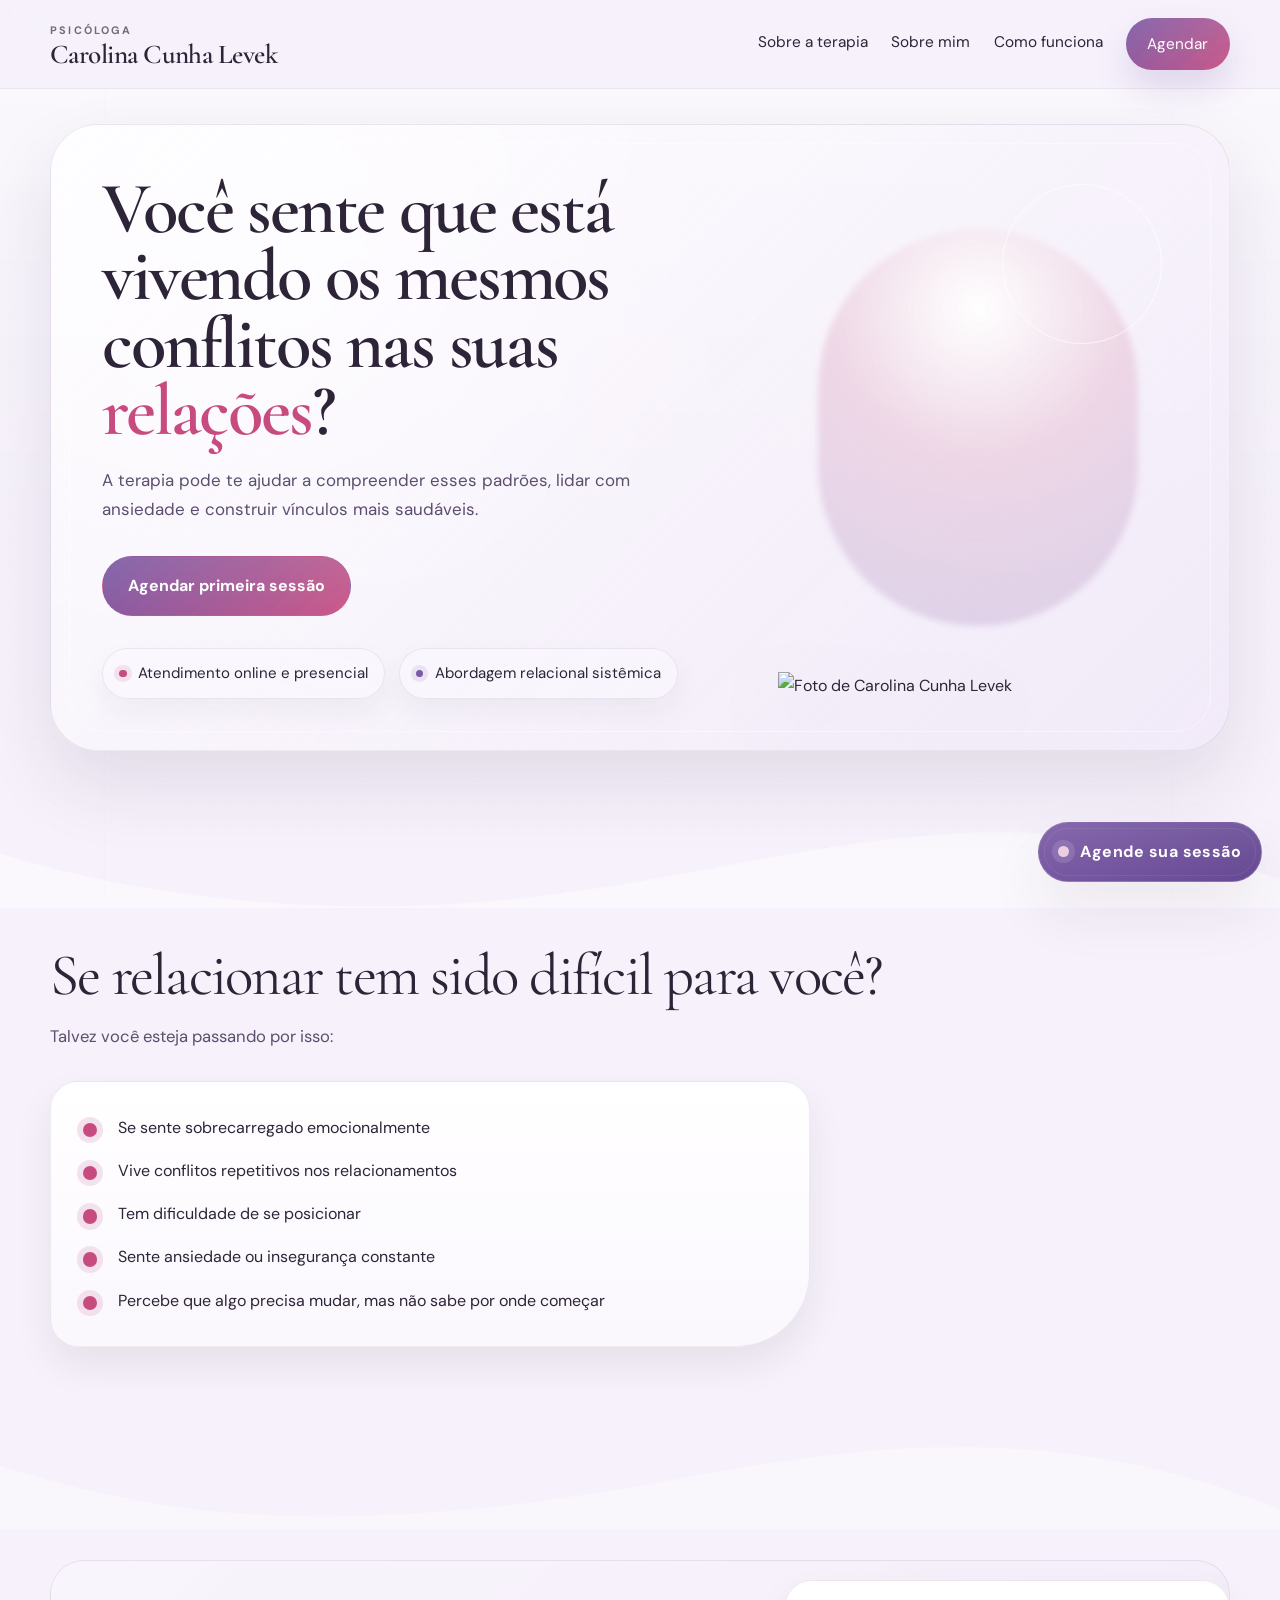
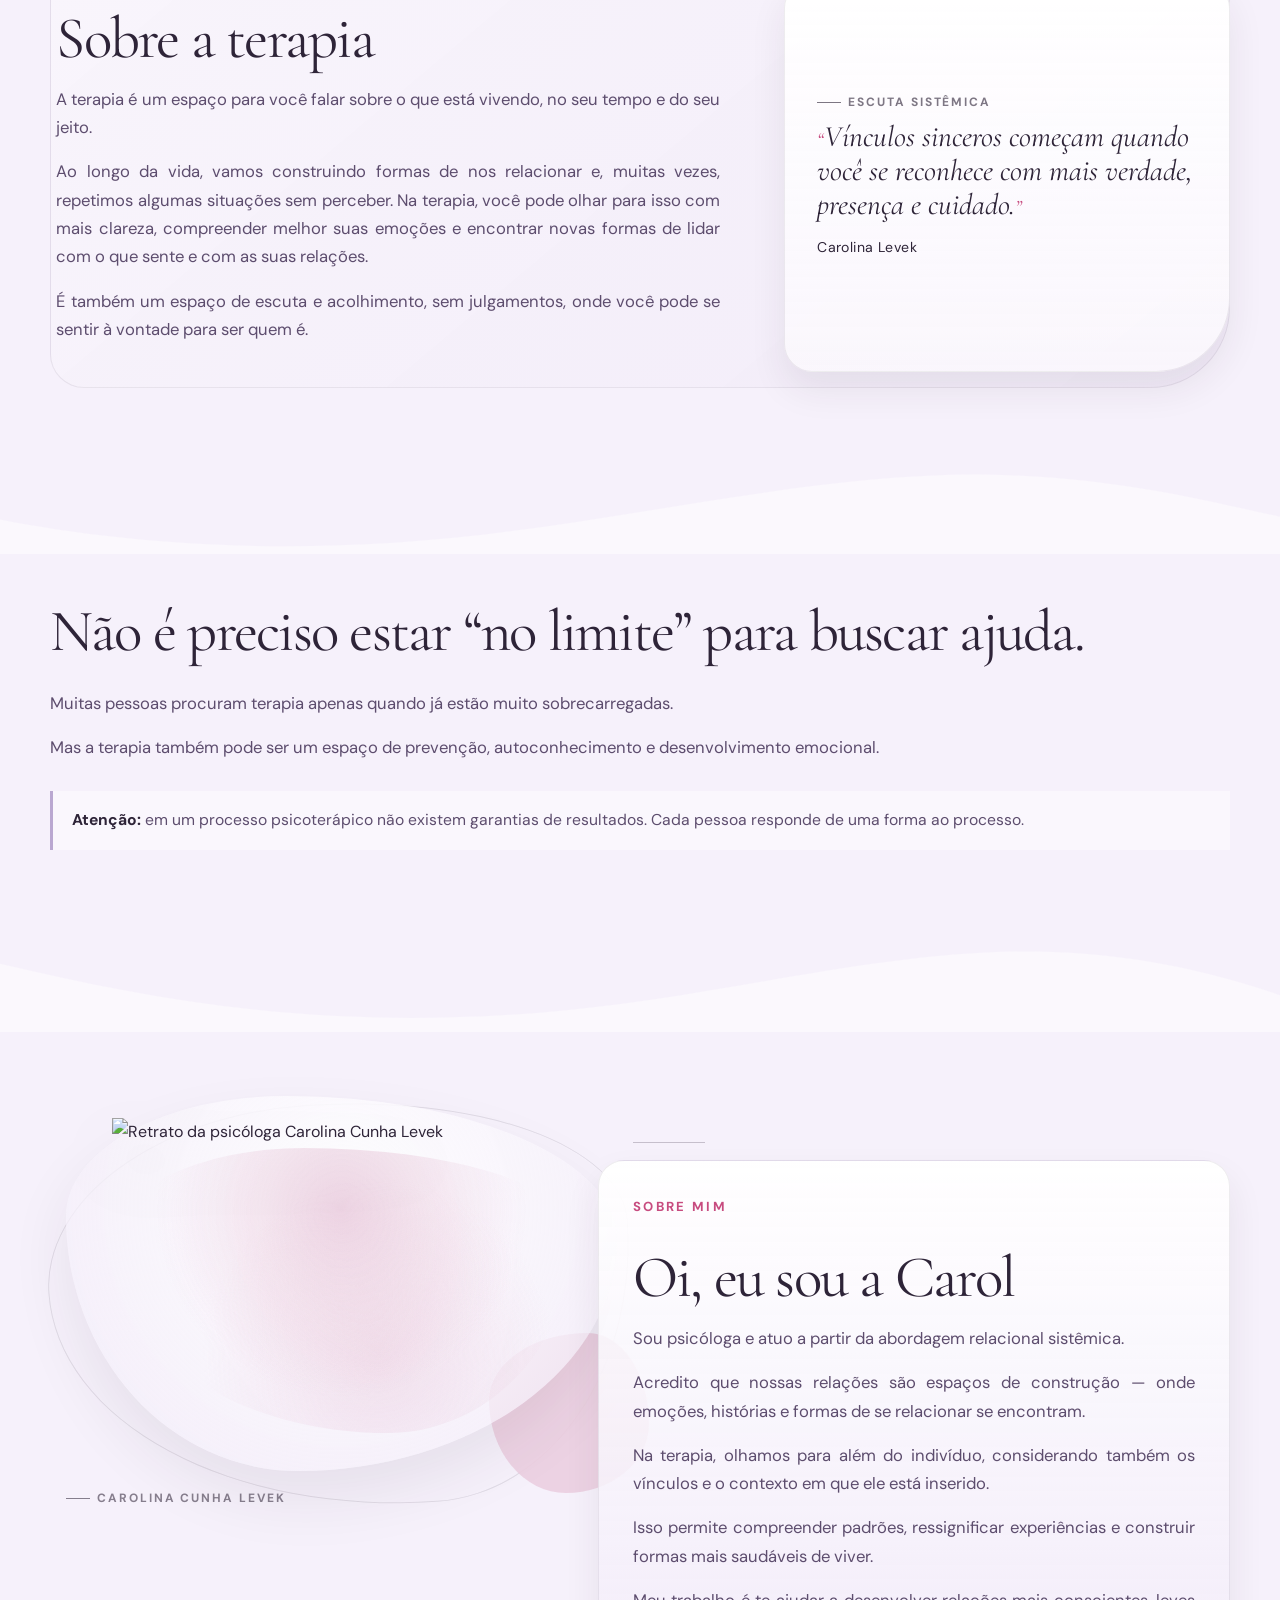
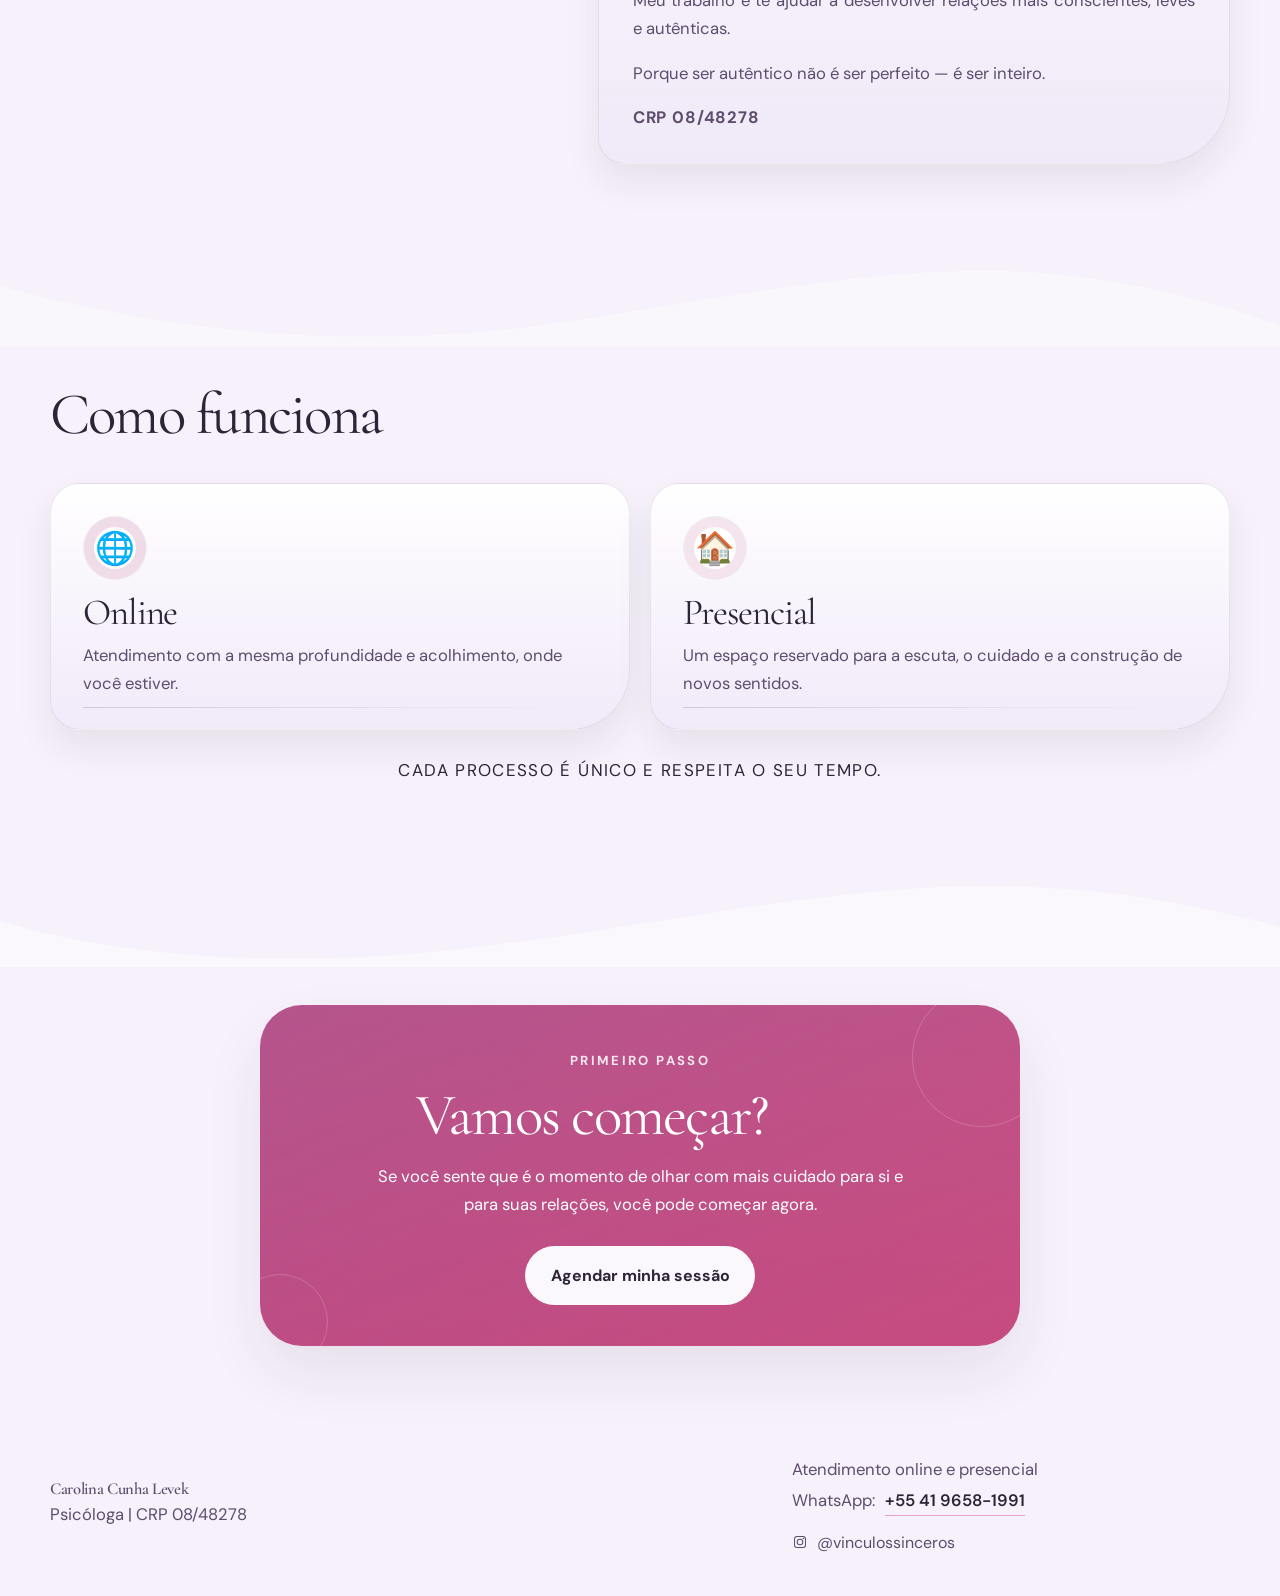
==== index.html @ 0bae8792 "ajustes visuais" ====
<!DOCTYPE html>
<html lang="pt-BR">
<head>
  <meta charset="UTF-8">
  <meta name="viewport" content="width=device-width, initial-scale=1.0">
  <title>Carolina Cunha Levek, Psicóloga | Curitiba</title>
  <meta
    name="description"
    content="Carolina Cunha Levek é psicóloga em Curitiba com atendimento online e presencial, abordagem sistêmica e foco em vínculos, relacionamentos e segurança emocional."
  >
  <meta name="robots" content="noindex, nofollow">
  <meta name="theme-color" content="#F6F1FB">
  <meta name="application-name" content="Carolina Cunha Levek">
  <!-- URL de preview; trocar para o domínio final quando o site for publicado oficialmente -->
  <link rel="canonical" href="https://carolina.codertec.com.br/">
  <link rel="manifest" href="site.webmanifest">
  <!-- Favicons prontos para ativar quando os arquivos finais forem adicionados em assets/branding/ -->
  <!--
  <link rel="icon" type="image/svg+xml" href="assets/branding/favicon.svg">
  <link rel="icon" sizes="32x32" href="assets/branding/favicon-32x32.png">
  <link rel="icon" sizes="16x16" href="assets/branding/favicon-16x16.png">
  <link rel="apple-touch-icon" sizes="180x180" href="assets/branding/apple-touch-icon.png">
  -->
  <meta property="og:type" content="website">
  <meta property="og:locale" content="pt_BR">
  <meta property="og:title" content="Carolina Cunha Levek, Psicóloga | Curitiba">
  <meta
    property="og:description"
    content="Atendimento psicológico online e presencial em Curitiba, com abordagem sistêmica para compreender padrões e construir vínculos mais saudáveis."
  >
  <meta property="og:url" content="https://carolina.codertec.com.br/">
  <link rel="preconnect" href="https://fonts.googleapis.com">
  <link rel="preconnect" href="https://fonts.gstatic.com" crossorigin>
  <link
    href="https://fonts.googleapis.com/css2?family=Cormorant+Garamond:ital,wght@0,400;0,500;0,600;0,700;1,400;1,500;1,600&family=DM+Sans:wght@400;500;700&display=swap"
    rel="stylesheet"
  >
  <link rel="stylesheet" href="styles-v2.css">
  <script type="application/ld+json">
    {
      "@context": "https://schema.org",
      "@graph": [
        {
          "@type": "Person",
          "name": "Carolina Cunha Levek",
          "jobTitle": "Psicóloga",
          "description": "Psicóloga com abordagem sistêmica, atendimento online e presencial em Curitiba.",
          "knowsAbout": [
            "Psicologia sistêmica",
            "Relacionamentos",
            "Vínculos saudáveis",
            "Segurança emocional"
          ],
          "identifier": "CRP 08/48278",
          "telephone": "+55 00 00000-0000",
          "url": "https://carolina.codertec.com.br/"
        },
        {
          "@type": "LocalBusiness",
          "name": "Carolina Cunha Levek Psicologia",
          "description": "Atendimento psicológico online e presencial em Curitiba com foco em vínculos e relacionamentos.",
          "telephone": "+55 00 00000-0000",
          "priceRange": "$$",
          "address": {
            "@type": "PostalAddress",
            "addressLocality": "Curitiba",
            "addressRegion": "PR",
            "addressCountry": "BR"
          },
          "areaServed": [
            "Curitiba",
            "Paraná",
            "Brasil"
          ],
          "url": "https://carolina.codertec.com.br/"
        }
      ]
    }
  </script>
</head>
<body>
  <div class="cursor-ring" aria-hidden="true"></div>

  <a
    class="floating-whatsapp"
    href="https://wa.me/554196581991?text=Olá%2C%20Carol!%20Gostaria%20de%20agendar%20minha%20primeira%20sessão."
    target="_blank"
    rel="noopener noreferrer"
    aria-label="Agende sua sessão pelo WhatsApp"
  >
    <span class="floating-whatsapp-dot" aria-hidden="true"></span>
    <span class="floating-whatsapp-label">Agende sua sessão</span>
  </a>

  <header class="site-header">
    <div class="container header-inner">
      <div class="brand-block">
        <a class="brand-link" href="#inicio" aria-label="Voltar ao início">
          <!-- Quando o logo final estiver pronto, adicione aqui uma imagem com a classe brand-logo. -->
          <span class="brand-text">
            <span class="eyebrow">Psicóloga</span>
            <span class="brand-name">Carolina Cunha Levek</span>
          </span>
        </a>
      </div>

      <nav class="top-nav" aria-label="Navegação principal">
        <a href="#sobre-a-terapia">Sobre a terapia</a>
        <a href="#sobre-mim">Sobre mim</a>
        <a href="#como-funciona">Como funciona</a>
        <a
          href="https://wa.me/554196581991?text=Olá%2C%20Carol!%20Gostaria%20de%20agendar%20minha%20primeira%20sessão."
          target="_blank"
          rel="noopener noreferrer"
        >
          Agendar
        </a>
      </nav>

      <button
        class="nav-toggle"
        type="button"
        aria-expanded="false"
        aria-controls="mobile-menu"
        aria-label="Abrir menu de navegação"
      >
        <span></span>
        <span></span>
        <span></span>
      </button>
    </div>

    <div class="mobile-nav-panel" id="mobile-menu" hidden>
      <nav class="mobile-nav container" aria-label="Navegação mobile">
        <a href="#sobre-a-terapia">Sobre a terapia</a>
        <a href="#sobre-mim">Sobre mim</a>
        <a href="#como-funciona">Como funciona</a>
        <a
          href="https://wa.me/554196581991?text=Olá%2C%20Carol!%20Gostaria%20de%20agendar%20minha%20primeira%20sessão."
          target="_blank"
          rel="noopener noreferrer"
        >
          Agendar
        </a>
      </nav>
    </div>
  </header>

  <main>
    <!-- Seção 1: Hero -->
    <section class="hero-section" id="inicio">
      <div class="hero-backdrop" aria-hidden="true"></div>
      <div class="container">
        <div class="hero-shell">
          <div class="hero-grid">
            <div class="hero-copy" data-reveal>
              <h1>
                Você sente que está vivendo os mesmos conflitos nas suas
                <span class="hero-highlight">relações</span>?
              </h1>
              <p class="hero-text">
                A terapia pode te ajudar a compreender esses padrões, lidar com ansiedade e construir vínculos mais saudáveis.
              </p>
              <div class="hero-actions">
                <a class="btn btn-primary" href="#agendar">Agendar primeira sessão</a>
              </div>
              <div class="hero-pills" aria-label="Informações principais">
                <span class="hero-pill">Atendimento online e presencial</span>
                <span class="hero-pill">Abordagem relacional sistêmica</span>
              </div>
            </div>

            <div class="hero-art" data-reveal>
              <div class="hero-photo-stage">
                <div class="hero-photo-card">
                  <img
                    class="hero-photo"
                    src="foto_carol_psico.png"
                    alt="Foto de Carolina Cunha Levek"
                    width="231"
                    height="346"
                    loading="eager"
                  >
                </div>
              </div>
            </div>
          </div>
        </div>
      </div>
    </section>

    <div class="section-separator" aria-hidden="true">
      <svg viewBox="0 0 1440 130" preserveAspectRatio="none">
        <path d="M0,48 C196,128 414,146 620,110 C799,80 977,8 1152,16 C1276,22 1362,52 1440,86 L1440,130 L0,130 Z"></path>
      </svg>
    </div>

    <!-- Seção 2: Identificação emocional -->
    <section class="content-section identification-section">
      <div class="container">
        <div class="section-heading" data-reveal>
          <h2>Se relacionar tem sido difícil <span class="nowrap">para você?</span></h2>
          <p>Talvez você esteja passando por isso:</p>
        </div>

        <div class="identification-cards">
          <div class="list-panel identification-panel" data-reveal>
            <ul class="icon-list warm">
              <li>Se sente sobrecarregado emocionalmente</li>
              <li>Vive conflitos repetitivos nos relacionamentos</li>
              <li>Tem dificuldade de se posicionar</li>
              <li>Sente ansiedade ou insegurança constante</li>
              <li>Percebe que algo precisa mudar, mas não sabe por onde começar</li>
            </ul>
          </div>
        </div>
      </div>
    </section>

    <div class="section-separator reverse" aria-hidden="true">
      <svg viewBox="0 0 1440 120" preserveAspectRatio="none">
        <path d="M0,32 C157,92 296,118 516,94 C738,70 889,2 1094,6 C1264,10 1362,56 1440,92 L1440,120 L0,120 Z"></path>
      </svg>
    </div>

    <!-- Seção 3: Sobre a terapia -->
    <section class="content-section therapy-section" id="sobre-a-terapia">
      <div class="container split-layout therapy-layout">
        <div class="section-heading therapy-copy" data-reveal>
          <h2>Sobre a terapia</h2>
          <p>
            A terapia &eacute; um espa&ccedil;o para voc&ecirc; falar sobre o que est&aacute; vivendo, no seu tempo e do seu jeito.
          </p>
          <p>
            Ao longo da vida, vamos construindo formas de nos relacionar e, muitas vezes, repetimos algumas situa&ccedil;&otilde;es sem perceber. Na terapia, voc&ecirc; pode olhar para isso com mais clareza, compreender melhor suas emo&ccedil;&otilde;es e encontrar novas formas de lidar com o que sente e com as suas rela&ccedil;&otilde;es.
          </p>
          <p>
            &Eacute; tamb&eacute;m um espa&ccedil;o de escuta e acolhimento, sem julgamentos, onde voc&ecirc; pode se sentir &agrave; vontade para ser quem &eacute;.
          </p>
        </div>

        <aside class="list-panel listening-panel therapy-listening-panel" data-reveal aria-label="Escuta sist&ecirc;mica">
          <div class="hero-art-copy">
            <span class="art-label">Escuta sist&ecirc;mica</span>
            <p class="hero-quote">
              <span class="quote-inline" aria-hidden="true">&ldquo;</span>V&iacute;nculos sinceros come&ccedil;am quando voc&ecirc; se reconhece com mais verdade, presen&ccedil;a e cuidado.<span class="quote-inline" aria-hidden="true">&rdquo;</span>
            </p>
            <div class="hero-art-footer">
              <span class="hero-signature">Carolina Levek</span>
            </div>
          </div>
        </aside>
      </div>
    </section>
    <div class="section-separator" aria-hidden="true">
      <svg viewBox="0 0 1440 120" preserveAspectRatio="none">
        <path d="M0,72 C148,108 346,126 576,88 C774,56 954,2 1136,10 C1262,16 1352,44 1440,68 L1440,120 L0,120 Z"></path>
      </svg>
    </div>

    <!-- Seção 4: Benefícios -->
    <section class="content-section benefits-section">
        <div class="container benefits-layout">
          <div class="section-heading" data-reveal>
            <h2>N&atilde;o &eacute; preciso estar &ldquo;no limite&rdquo; para buscar ajuda.</h2>
        </div>

        <div class="benefits-text" data-reveal>
          <p>Muitas pessoas procuram terapia apenas quando j&aacute; est&atilde;o muito sobrecarregadas.</p>
          <p>Mas a terapia tamb&eacute;m pode ser um espa&ccedil;o de preven&ccedil;&atilde;o, autoconhecimento e desenvolvimento emocional.</p>
        </div>

        <p class="benefits-note" data-reveal>
          <strong>Aten&ccedil;&atilde;o:</strong> em um processo psicoter&aacute;pico n&atilde;o existem garantias de resultados. Cada pessoa responde de uma forma ao processo.
        </p>
      </div>
    </section>
    <div class="section-separator" aria-hidden="true">
      <svg viewBox="0 0 1440 126" preserveAspectRatio="none">
        <path d="M0,26 C188,84 366,122 604,98 C806,78 980,6 1164,8 C1278,10 1368,40 1440,72 L1440,126 L0,126 Z"></path>
      </svg>
    </div>

    <!-- Seção 5: Sobre mim -->
    <section class="content-section about-section" id="sobre-mim">
      <div class="container about-grid">
        <div class="about-photo-wrap" data-reveal>
          <div class="about-photo-frame">
            <img
              class="about-photo"
              src="foto_carol_psico.png"
              alt="Retrato da psicóloga Carolina Cunha Levek"
              width="231"
              height="346"
              loading="lazy"
            >
          </div>
          <p class="photo-note">Carolina Cunha Levek</p>
        </div>

        <div class="about-copy" data-reveal>
          <span class="eyebrow">Sobre mim</span>
          <h2>Oi, eu sou a Carol</h2>
          <p>
            Sou psic&oacute;loga e atuo a partir da abordagem relacional sist&ecirc;mica.
          </p>
          <p>
            Acredito que nossas rela&ccedil;&otilde;es s&atilde;o espa&ccedil;os de constru&ccedil;&atilde;o &mdash; onde emo&ccedil;&otilde;es, hist&oacute;rias e formas de se relacionar se encontram.
          </p>
          <p>
            Na terapia, olhamos para al&eacute;m do indiv&iacute;duo, considerando tamb&eacute;m os v&iacute;nculos e o contexto em que ele est&aacute; inserido.
          </p>
          <p>
            Isso permite compreender padr&otilde;es, ressignificar experi&ecirc;ncias e construir formas mais saud&aacute;veis de viver.
          </p>
          <p>
            Meu trabalho &eacute; te ajudar a desenvolver rela&ccedil;&otilde;es mais conscientes, leves e aut&ecirc;nticas.
          </p>
          <p>Porque ser aut&ecirc;ntico n&atilde;o &eacute; ser perfeito &mdash; &eacute; ser inteiro.</p>
          <p class="professional-id">CRP 08/48278</p>
        </div>
      </div>
    </section>

    <div class="section-separator reverse" aria-hidden="true">
      <svg viewBox="0 0 1440 120" preserveAspectRatio="none">
        <path d="M0,36 C174,96 378,126 592,94 C752,70 988,0 1170,18 C1286,30 1370,60 1440,92 L1440,120 L0,120 Z"></path>
      </svg>
    </div>

    <!-- Seção 6: Como funciona -->
    <section class="content-section process-section" id="como-funciona">
      <div class="container">
        <div class="section-heading" data-reveal>
          <h2>Como funciona</h2>
        </div>

        <div class="process-grid">
          <article class="mode-card" data-reveal>
            <span class="mode-icon" aria-hidden="true">🌐</span>
            <h3>Online</h3>
            <p>Atendimento com a mesma profundidade e acolhimento, onde você estiver.</p>
          </article>
          <article class="mode-card" data-reveal>
            <span class="mode-icon" aria-hidden="true">🏠</span>
            <h3>Presencial</h3>
            <p>Um espaço reservado para a escuta, o cuidado e a construção de novos sentidos.</p>
          </article>
        </div>

        <p class="session-info" data-reveal>Cada processo &eacute; &uacute;nico e respeita o seu tempo.</p>
      </div>
    </section>

    <div class="section-separator" aria-hidden="true">
      <svg viewBox="0 0 1440 128" preserveAspectRatio="none">
        <path d="M0,60 C158,120 340,130 540,98 C756,64 954,0 1142,8 C1262,12 1360,40 1440,68 L1440,128 L0,128 Z"></path>
      </svg>
    </div>

    <!-- Seção 7: CTA final -->
    <section class="cta-section" id="agendar">
      <div class="container narrow">
        <div class="cta-card" data-reveal>
          <span class="eyebrow light">Primeiro passo</span>
          <h2>Vamos começar?</h2>
          <p class="cta-message">
            Se voc&ecirc; sente que &eacute; o momento de olhar com mais cuidado para si e para suas rela&ccedil;&otilde;es, voc&ecirc; pode come&ccedil;ar agora.
          </p>
          <a
            class="btn btn-light"
            href="https://wa.me/554196581991?text=Olá%2C%20Carol!%20Gostaria%20de%20agendar%20minha%20sessão."
            target="_blank"
            rel="noopener noreferrer"
          >
            Agendar minha sessão
          </a>
        </div>
      </div>
    </section>
  </main>

  <footer class="site-footer">
    <div class="container footer-inner">
      <div>
        <p class="brand-name">Carolina Cunha Levek</p>
        <p>Psicóloga | CRP 08/48278</p>
      </div>
      <div>
        <p>Atendimento online e presencial</p>
        <p>
          WhatsApp:
          <a
            class="contact-link"
            href="https://wa.me/554196581991?text=Olá%2C%20Carol!%20Gostaria%20de%20agendar%20minha%20primeira%20sessão."
            target="_blank"
            rel="noopener noreferrer"
            aria-label="Falar com Carolina Cunha Levek no WhatsApp"
          >
            +55 41 9658-1991
          </a>
        </p>
        <a
          class="social-link"
          href="https://www.instagram.com/vinculossinceros/"
          target="_blank"
          rel="noopener noreferrer"
          aria-label="Instagram do perfil Vínculos Sinceros"
        >
          <svg viewBox="0 0 24 24" aria-hidden="true">
            <path d="M7.5 3h9A4.5 4.5 0 0 1 21 7.5v9a4.5 4.5 0 0 1-4.5 4.5h-9A4.5 4.5 0 0 1 3 16.5v-9A4.5 4.5 0 0 1 7.5 3Zm0 1.5A3 3 0 0 0 4.5 7.5v9a3 3 0 0 0 3 3h9a3 3 0 0 0 3-3v-9a3 3 0 0 0-3-3Zm9.75 1.125a1.125 1.125 0 1 1 0 2.25 1.125 1.125 0 0 1 0-2.25ZM12 7a5 5 0 1 1 0 10 5 5 0 0 1 0-10Zm0 1.5A3.5 3.5 0 1 0 12 15.5 3.5 3.5 0 0 0 12 8.5Z"></path>
          </svg>
          <span>@vinculossinceros</span>
        </a>
      </div>
    </div>
  </footer>

  <script>
    (function () {
      const root = document.documentElement;
      const cursor = document.querySelector(".cursor-ring");
      const heroBackdrop = document.querySelector(".hero-backdrop");
      const revealItems = document.querySelectorAll("[data-reveal]");
      const navToggle = document.querySelector(".nav-toggle");
      const mobileMenu = document.querySelector("#mobile-menu");
      const mobileLinks = document.querySelectorAll(".mobile-nav a");
      const reducedMotion = window.matchMedia("(prefers-reduced-motion: reduce)").matches;
      const coarsePointer = window.matchMedia("(pointer: coarse)").matches;

      if (navToggle && mobileMenu) {
        navToggle.addEventListener("click", function () {
          const isOpen = navToggle.getAttribute("aria-expanded") === "true";
          navToggle.setAttribute("aria-expanded", String(!isOpen));
          mobileMenu.hidden = isOpen;
          document.body.classList.toggle("menu-open", !isOpen);
        });

        mobileLinks.forEach(function (link) {
          link.addEventListener("click", function () {
            navToggle.setAttribute("aria-expanded", "false");
            mobileMenu.hidden = true;
            document.body.classList.remove("menu-open");
          });
        });

        window.addEventListener("resize", function () {
          if (window.innerWidth > 960) {
            navToggle.setAttribute("aria-expanded", "false");
            mobileMenu.hidden = true;
            document.body.classList.remove("menu-open");
          }
        });
      }

      if (!coarsePointer && !reducedMotion && cursor) {
        let cursorX = window.innerWidth / 2;
        let cursorY = window.innerHeight / 2;
        let currentX = cursorX;
        let currentY = cursorY;

        window.addEventListener("mousemove", function (event) {
          cursorX = event.clientX;
          cursorY = event.clientY;
          cursor.classList.add("is-active");
        });

        window.addEventListener("mouseleave", function () {
          cursor.classList.remove("is-active");
        });

        const animateCursor = function () {
          currentX += (cursorX - currentX) * 0.18;
          currentY += (cursorY - currentY) * 0.18;
          cursor.style.transform = "translate(" + currentX + "px, " + currentY + "px)";
          window.requestAnimationFrame(animateCursor);
        };

        animateCursor();
      } else if (cursor) {
        cursor.remove();
      }

      if (!reducedMotion && heroBackdrop) {
        const updateParallax = function () {
          const scrollY = window.scrollY || window.pageYOffset;
          root.style.setProperty("--hero-parallax", (scrollY * 0.12).toFixed(2) + "px");
        };

        updateParallax();
        window.addEventListener("scroll", updateParallax, { passive: true });
      }

      if ("IntersectionObserver" in window && !reducedMotion) {
        const observer = new IntersectionObserver(function (entries, io) {
          entries.forEach(function (entry) {
            if (entry.isIntersecting) {
              entry.target.classList.add("is-visible");
              io.unobserve(entry.target);
            }
          });
        }, {
          threshold: 0.16,
          rootMargin: "0px 0px -40px 0px"
        });

        revealItems.forEach(function (item) {
          observer.observe(item);
        });
      } else {
        revealItems.forEach(function (item) {
          item.classList.add("is-visible");
        });
      }
    }());
  </script>
</body>
</html>
---- styles-v2.css ----
:root {
  --primary: #7B5BA6;
  --accent: #C74B7F;
  --bg: #F6F1FB;
  --surface: #FBF8FD;
  --text: #2E2438;
  --text-soft: #5D4D6E;
  --white: #FFFFFF;
  --line: rgba(46, 36, 56, 0.12);
  --soft-pink: #EBCFE0;
  --bg-main: var(--bg);
  --text-main: var(--text);
  --accent-soft: rgba(199, 75, 127, 0.16);
  --cta: var(--primary);
  --cta-soft: rgba(123, 91, 166, 0.14);
  --surface-strong: #EFE7F7;
  --surface-glass: rgba(251, 248, 253, 0.84);
  --line-strong: rgba(46, 36, 56, 0.18);
  --shadow-soft: 0 28px 60px rgba(46, 36, 56, 0.08);
  --shadow-card: 0 18px 36px rgba(46, 36, 56, 0.08);
  --shadow-hero: 0 34px 72px rgba(46, 36, 56, 0.1);
  --container: 1180px;
  --radius-xl: 44px;
  --radius-lg: 32px;
  --radius-md: 22px;
  --radius-sm: 16px;
  --transition: 220ms ease;
  --hero-parallax: 0px;
}

*,
*::before,
*::after {
  box-sizing: border-box;
}

html {
  scroll-behavior: smooth;
}

body {
  margin: 0;
  color: var(--text-main);
  font-family: "DM Sans", sans-serif;
  background:
    radial-gradient(circle at 16% 20%, rgba(199, 75, 127, 0.09), transparent 0 24%),
    radial-gradient(circle at 84% 18%, rgba(123, 91, 166, 0.11), transparent 0 19%),
    radial-gradient(circle at 40% 78%, rgba(199, 75, 127, 0.07), transparent 0 20%),
    var(--bg-main);
  line-height: 1.7;
  overflow-x: hidden;
}

body::before,
body::after {
  content: "";
  position: fixed;
  inset: 0;
  pointer-events: none;
}

body::before {
  opacity: 0.2;
  background-image:
    radial-gradient(rgba(46, 36, 56, 0.08) 0.8px, transparent 0.8px),
    radial-gradient(rgba(255, 255, 255, 0.45) 0.9px, transparent 0.9px);
  background-position: 0 0, 12px 10px;
  background-size: 22px 22px, 28px 28px;
  mix-blend-mode: multiply;
}

body::after {
  opacity: 0.26;
  background:
    linear-gradient(90deg, transparent 8%, rgba(46, 36, 56, 0.035) 8.15%, transparent 8.3%),
    linear-gradient(90deg, transparent 91.5%, rgba(46, 36, 56, 0.04) 91.65%, transparent 91.8%);
}

::selection {
  background: rgba(199, 75, 127, 0.22);
  color: var(--text-main);
}

a {
  color: inherit;
  text-decoration: none;
}

img {
  display: block;
  max-width: 100%;
}

.nowrap {
  white-space: nowrap;
}

button,
input,
textarea,
select {
  font: inherit;
}

.container {
  width: min(calc(100% - 2rem), var(--container));
  margin: 0 auto;
}

.narrow {
  width: min(calc(100% - 2rem), 860px);
}

.site-header {
  position: sticky;
  top: 0;
  z-index: 40;
  backdrop-filter: blur(18px);
  background: rgba(246, 241, 251, 0.72);
  border-bottom: 1px solid rgba(46, 36, 56, 0.06);
}

.header-inner,
.footer-inner {
  display: flex;
  align-items: center;
  justify-content: space-between;
  gap: 1.5rem;
}

.header-inner {
  min-height: 88px;
}

.brand-block,
.footer-inner > div {
  display: grid;
  gap: 0.18rem;
}

.brand-link {
  display: inline-flex;
  align-items: center;
  gap: 0.9rem;
}

.brand-text {
  display: grid;
  gap: 0.18rem;
}

.brand-logo {
  width: 56px;
  height: 56px;
  object-fit: contain;
  flex: 0 0 auto;
}

.brand-name {
  margin: 0;
  display: block;
  font-family: "Cormorant Garamond", serif;
  font-size: 1.7rem;
  font-weight: 600;
  letter-spacing: -0.02em;
  line-height: 0.92;
}

.brand-text .eyebrow {
  margin: 0;
  color: rgba(46, 36, 56, 0.66);
  font-size: 0.68rem;
  letter-spacing: 0.2em;
}

.eyebrow {
  display: inline-block;
  margin: 0 0 0.85rem;
  color: var(--accent);
  font-size: 0.82rem;
  font-weight: 700;
  letter-spacing: 0.18em;
  text-transform: uppercase;
}

.eyebrow.light {
  color: rgba(255, 255, 255, 0.86);
}

.top-nav {
  display: flex;
  flex-wrap: wrap;
  align-items: center;
  gap: 1.45rem;
  font-size: 0.96rem;
}

.top-nav a,
.mobile-nav a {
  position: relative;
  padding-bottom: 0.2rem;
}

.top-nav a::after,
.mobile-nav a::after {
  content: "";
  position: absolute;
  left: 0;
  bottom: 0;
  width: 100%;
  height: 1px;
  background: currentColor;
  transform: scaleX(0);
  transform-origin: left;
  transition: transform var(--transition);
}

.top-nav a:hover::after,
.top-nav a:focus-visible::after,
.mobile-nav a:hover::after,
.mobile-nav a:focus-visible::after {
  transform: scaleX(1);
}

.top-nav a:last-child,
.mobile-nav a:last-child {
  padding: 0.8rem 1.35rem;
  border-radius: 999px;
  color: var(--white);
  background:
    linear-gradient(180deg, rgba(255, 255, 255, 0.08), transparent),
    linear-gradient(135deg, rgba(123, 91, 166, 1), rgba(199, 75, 127, 0.92));
  box-shadow: 0 18px 32px rgba(123, 91, 166, 0.18);
}

.top-nav a:last-child::after,
.mobile-nav a:last-child::after {
  display: none;
}

.nav-toggle {
  display: none;
  width: 52px;
  height: 52px;
  padding: 0;
  border: 1px solid rgba(46, 36, 56, 0.14);
  border-radius: 50%;
  background: rgba(251, 248, 253, 0.82);
  align-items: center;
  justify-content: center;
  flex-direction: column;
  gap: 0.28rem;
  cursor: pointer;
}

.nav-toggle span {
  width: 18px;
  height: 1.5px;
  border-radius: 999px;
  background: var(--primary);
  transition: transform var(--transition), opacity var(--transition);
}

.nav-toggle[aria-expanded="true"] span:nth-child(1) {
  transform: translateY(6px) rotate(45deg);
}

.nav-toggle[aria-expanded="true"] span:nth-child(2) {
  opacity: 0;
}

.nav-toggle[aria-expanded="true"] span:nth-child(3) {
  transform: translateY(-6px) rotate(-45deg);
}

.mobile-nav-panel {
  border-top: 1px solid rgba(46, 36, 56, 0.08);
  background: rgba(255, 255, 255, 0.86);
  backdrop-filter: blur(18px);
}

.mobile-nav {
  display: grid;
  gap: 1rem;
  padding-top: 1rem;
  padding-bottom: 1.25rem;
}

.hero-section {
  position: relative;
  padding: 2.2rem 0 4.4rem;
}

.hero-section::after {
  display: none;
}

.hero-backdrop {
  position: absolute;
  inset: 0 0 auto;
  height: 700px;
  pointer-events: none;
  transform: translateY(var(--hero-parallax));
  background:
    radial-gradient(circle at 14% 44%, rgba(199, 75, 127, 0.16), transparent 0 24%),
    radial-gradient(circle at 84% 18%, rgba(123, 91, 166, 0.14), transparent 0 22%),
    radial-gradient(circle at 70% 72%, rgba(199, 75, 127, 0.1), transparent 0 20%),
    linear-gradient(180deg, rgba(255, 255, 255, 0.42), transparent 68%);
}

.hero-shell {
  position: relative;
  z-index: 1;
  overflow: hidden;
  padding: clamp(2rem, 4vw, 3.8rem);
  border: 1px solid rgba(46, 36, 56, 0.08);
  border-radius: clamp(30px, 4vw, 48px);
  background:
    linear-gradient(135deg, rgba(255, 255, 255, 0.7), rgba(251, 248, 253, 0.5) 42%, rgba(239, 231, 247, 0.72)),
    radial-gradient(circle at 20% 24%, rgba(255, 255, 255, 0.7), transparent 42%);
  box-shadow: var(--shadow-hero);
}

.hero-shell::before,
.hero-shell::after {
  content: "";
  position: absolute;
  pointer-events: none;
}

.hero-shell::before {
  inset: 0;
  background:
    radial-gradient(circle at 22% 28%, rgba(199, 75, 127, 0.12), transparent 0 20%),
    radial-gradient(circle at 88% 16%, rgba(123, 91, 166, 0.14), transparent 0 18%),
    radial-gradient(circle at 70% 78%, rgba(235, 207, 224, 0.72), transparent 0 16%);
}

.hero-shell::after {
  inset: 18px;
  border: 1px solid rgba(255, 255, 255, 0.46);
  border-radius: clamp(18px, 3vw, 36px);
  opacity: 0.9;
}

.hero-grid {
  display: grid;
  position: relative;
  z-index: 1;
  grid-template-columns: minmax(0, 1.16fr) minmax(300px, 0.78fr);
  gap: clamp(1rem, 2.4vw, 1.8rem);
  align-items: end;
}

.hero-copy {
  position: relative;
  max-width: 820px;
  padding-right: 0;
}

.hero-copy::before {
  display: none;
}

.hero-copy h1,
.section-heading h2,
.cta-card h2,
.about-copy h2,
.mode-card h3,
.statement-text {
  margin: 0;
  font-family: "Cormorant Garamond", serif;
  font-weight: 400;
  line-height: 1.02;
  letter-spacing: -0.03em;
}

.hero-copy h1 {
  max-width: 14ch;
  font-size: clamp(2.9rem, 5.7vw, 4.85rem);
  font-weight: 600;
  line-height: 0.92;
  text-align: left;
  text-wrap: pretty;
}

.hero-eyebrow {
  width: fit-content;
  margin-bottom: 1.35rem;
  padding: 0.78rem 1.2rem;
  color: rgba(46, 36, 56, 0.82);
  border: 1px solid rgba(46, 36, 56, 0.08);
  border-radius: 999px;
  background: rgba(255, 255, 255, 0.42);
  box-shadow: inset 0 0 0 1px rgba(255, 255, 255, 0.22);
}

.hero-highlight {
  color: var(--accent);
}

.hero-text,
.section-heading p,
.about-copy p,
.mode-card p,
.site-footer p,
.panel-intro,
.photo-note {
  margin: 0;
  font-size: 1.04rem;
  color: var(--text-soft);
}

.hero-text {
  max-width: 50ch;
  margin-top: 1.35rem;
  font-size: 1.06rem;
}

.hero-actions {
  display: flex;
  flex-wrap: wrap;
  gap: 1rem;
  margin-top: 2rem;
}

.btn {
  display: inline-flex;
  align-items: center;
  justify-content: center;
  min-height: 58px;
  padding: 0.95rem 1.55rem;
  border: 1px solid transparent;
  border-radius: 999px;
  font-weight: 700;
  transition:
    transform var(--transition),
    background-color var(--transition),
    color var(--transition),
    border-color var(--transition),
    box-shadow var(--transition);
}

.btn:hover,
.btn:focus-visible,
.floating-whatsapp:hover,
.floating-whatsapp:focus-visible {
  transform: translateY(-2px);
  box-shadow: var(--shadow-card);
}

.btn-primary {
  color: var(--white);
  background:
    linear-gradient(180deg, rgba(255, 255, 255, 0.08), transparent),
    linear-gradient(135deg, rgba(123, 91, 166, 1), rgba(199, 75, 127, 0.92));
}

.btn-secondary {
  color: var(--text-main);
  background: rgba(255, 255, 255, 0.26);
  border-color: rgba(46, 36, 56, 0.16);
  box-shadow:
    inset 0 0 0 1px rgba(255, 255, 255, 0.34),
    0 18px 34px rgba(46, 36, 56, 0.05);
  backdrop-filter: blur(14px);
}

.btn-light {
  color: var(--text-main);
  background: var(--surface);
}

.hero-pills {
  display: flex;
  flex-wrap: wrap;
  gap: 0.85rem;
  margin-top: 2rem;
}

.hero-pill {
  display: inline-flex;
  align-items: center;
  gap: 0.7rem;
  min-height: 3rem;
  padding: 0.75rem 1rem;
  border-radius: 999px;
  border: 1px solid rgba(46, 36, 56, 0.08);
  background: rgba(251, 248, 253, 0.66);
  box-shadow: 0 12px 28px rgba(46, 36, 56, 0.05);
  color: var(--text-main);
  font-size: 0.94rem;
}

.hero-pill::before {
  content: "";
  width: 0.48rem;
  height: 0.48rem;
  border-radius: 50%;
  background: var(--accent);
  box-shadow: 0 0 0 5px rgba(199, 75, 127, 0.12);
}

.hero-pill:nth-child(even)::before {
  background: var(--primary);
  box-shadow: 0 0 0 5px rgba(123, 91, 166, 0.12);
}

.hero-art {
  display: flex;
  justify-content: center;
  align-self: stretch;
}

.hero-photo-stage {
  position: relative;
  width: min(100%, 470px);
  min-height: 100%;
  display: flex;
  align-items: flex-end;
  justify-content: center;
}

@media (min-width: 1100px) {
  .hero-grid {
    grid-template-columns: minmax(0, 1.22fr) minmax(300px, 0.74fr);
    gap: 1rem;
  }

  .hero-copy {
    max-width: 860px;
  }

  .hero-copy h1 {
    max-width: 15ch;
  }

  .hero-photo-stage {
    width: min(100%, 430px);
  }
}

.hero-photo-stage::before,
.hero-photo-stage::after {
  content: "";
  position: absolute;
  border-radius: 999px;
}

.hero-photo-stage::before {
  inset: 10% 10% 14%;
  background:
    radial-gradient(circle at 50% 20%, rgba(255, 255, 255, 0.96), rgba(235, 207, 224, 0.78) 42%, rgba(123, 91, 166, 0.2) 100%);
  filter: blur(3px);
}

.hero-photo-stage::after {
  right: 1rem;
  top: 0.5rem;
  width: 160px;
  height: 160px;
  border: 1px solid rgba(255, 255, 255, 0.65);
}

.hero-photo-card {
  position: relative;
  z-index: 1;
  width: min(100%, 430px);
  padding: 0;
  background: transparent;
  border: 0;
  border-radius: 0;
  box-shadow: none;
  overflow: visible;
}

.hero-photo {
  display: block;
  width: 100%;
  height: auto;
  aspect-ratio: auto;
  border-radius: 0;
  background: transparent;
  object-fit: contain;
  object-position: center bottom;
  filter: drop-shadow(0 24px 40px rgba(46, 36, 56, 0.18));
}

.hero-art-card {
  position: relative;
  display: flex;
  align-items: center;
  gap: clamp(1rem, 2vw, 1.6rem);
  width: min(100%, 520px);
  padding: clamp(1.25rem, 2.4vw, 2rem);
  background:
    linear-gradient(180deg, rgba(255, 255, 255, 0.96), rgba(251, 248, 253, 0.84));
  border: 1px solid rgba(46, 36, 56, 0.1);
  border-radius: 30px 44px 96px 30px;
  box-shadow: var(--shadow-soft);
  overflow: hidden;
  transform: translateY(1.4rem);
}

.hero-art-copy {
  position: relative;
  z-index: 1;
  display: grid;
  gap: 0.45rem;
  min-width: 0;
  flex: 1;
}

.hero-art-card::before,
.hero-art-card::after {
  content: "";
  position: absolute;
  border-radius: 999px;
}

.hero-art-card::before {
  right: 1rem;
  top: 50%;
  width: clamp(96px, 18vw, 144px);
  height: clamp(96px, 18vw, 144px);
  border: 1px solid rgba(235, 207, 224, 0.7);
  transform: translateY(-50%);
}

.hero-art-card::after {
  left: -24px;
  bottom: -24px;
  width: 120px;
  height: 120px;
  background: radial-gradient(circle, rgba(235, 207, 224, 0.8), transparent 72%);
}

.art-label,
.card-index,
.benefit-number,
.photo-note {
  display: inline-flex;
  align-items: center;
  gap: 0.45rem;
  font-size: 0.75rem;
  font-weight: 700;
  letter-spacing: 0.16em;
  text-transform: uppercase;
}

.art-label {
  color: rgba(46, 36, 56, 0.62);
}

.art-label::before,
.photo-note::before {
  content: "";
  width: 24px;
  height: 1px;
  background: currentColor;
}

.hero-portrait-wrap {
  position: relative;
  z-index: 1;
  flex: 0 0 clamp(76px, 24vw, 120px);
  width: clamp(76px, 24vw, 120px);
  height: clamp(76px, 24vw, 120px);
  padding: 0.3rem;
  border-radius: 50%;
  background: rgba(255, 255, 255, 0.8);
  box-shadow: 0 16px 28px rgba(46, 36, 56, 0.12);
}

.hero-portrait {
  width: 100%;
  height: 100%;
  border-radius: 50%;
  object-fit: cover;
  object-position: center 22%;
}

.quote-mark {
  margin: 0;
  color: var(--accent);
  font-family: "Cormorant Garamond", serif;
  font-style: italic;
  font-size: clamp(2.9rem, 8vw, 4.9rem);
  line-height: 0.7;
}

.hero-quote,
.highlight-quote {
  margin: 0;
  font-family: "Cormorant Garamond", serif;
  font-style: italic;
}

.statement-text {
  margin: 0;
  font-style: normal;
}

.hero-quote {
  max-width: none;
  font-size: clamp(1.3rem, 4.5vw, 2.25rem);
  line-height: 1.08;
}

.quote-inline {
  color: var(--accent);
  font-size: 0.7em;
  line-height: 0;
}

.hero-art-footer {
  display: flex;
  align-items: center;
  margin-top: 0.45rem;
}

.hero-signature {
  display: inline-block;
  font-size: 0.88rem;
  letter-spacing: 0.03em;
}

.content-section,
.statement-section,
.cta-section {
  position: relative;
  padding: 2.4rem 0 6rem;
}

.section-heading {
  display: grid;
  gap: 1rem;
}

.section-heading h2,
.cta-card h2,
.about-copy h2 {
  font-size: clamp(2.5rem, 4.6vw, 4.2rem);
  max-width: 24ch;
  text-align: left;
  text-wrap: pretty;
  hyphens: none;
}

.identification-section .section-heading {
  max-width: 980px;
}

.identification-section .section-heading h2 {
  max-width: 30ch;
}

.cards-grid {
  display: grid;
  grid-template-columns: repeat(6, minmax(0, 1fr));
  gap: 1.1rem;
  margin-top: 2.4rem;
}

.soft-card,
.list-panel,
.benefit-item,
.mode-card,
.statement-shell,
.about-copy {
  background: rgba(251, 248, 253, 0.86);
  border: 1px solid rgba(46, 36, 56, 0.08);
  box-shadow: var(--shadow-card);
}

.soft-card {
  position: relative;
  min-height: 210px;
  padding: 1.45rem 1.55rem 1.6rem;
  border-radius: 24px 24px 38px 24px;
  display: flex;
  flex-direction: column;
  justify-content: space-between;
  overflow: hidden;
}

.soft-card::after {
  content: "";
  position: absolute;
  inset: auto 1.55rem 1.2rem;
  height: 1px;
  background: linear-gradient(to right, rgba(46, 36, 56, 0.18), transparent);
}

.soft-card:nth-child(1),
.soft-card:nth-child(2),
.soft-card:nth-child(3) {
  grid-column: span 2;
}

.soft-card:nth-child(2) {
  transform: translateY(1.3rem);
}

.soft-card:nth-child(4),
.soft-card:nth-child(5) {
  grid-column: span 3;
}

.soft-card:nth-child(4) {
  border-radius: 28px 24px 56px 24px;
}

.soft-card:nth-child(5) {
  transform: translateY(-0.8rem);
}

.card-index {
  color: rgba(46, 36, 56, 0.56);
}

.soft-card p,
.session-info,
.professional-id {
  margin: 0;
  font-size: 1.06rem;
}

.identification-panel {
  max-width: none;
  margin: 0;
  padding: 2rem;
  border-radius: 28px 28px 74px 28px;
  background:
    linear-gradient(180deg, rgba(255, 255, 255, 0.96), rgba(251, 248, 253, 0.84));
}

.identification-cards {
  display: grid;
  grid-template-columns: 1fr;
  gap: 1.2rem;
  margin-top: 1.9rem;
  align-items: stretch;
  max-width: 760px;
}

.listening-panel {
  position: relative;
  display: flex;
  align-items: center;
  padding: 2rem;
  border-radius: 28px 28px 74px 28px;
  background:
    linear-gradient(180deg, rgba(255, 255, 255, 0.96), rgba(251, 248, 253, 0.84));
  overflow: hidden;
}

.therapy-listening-panel {
  min-height: 100%;
  align-self: stretch;
}

.listening-panel .hero-quote {
  font-size: clamp(1.2rem, 2.4vw, 1.85rem);
  line-height: 1.15;
}

.centered {
  max-width: min(100%, 38rem);
  margin: 2.75rem auto 0;
}

.identification-message {
  max-width: min(100%, 44rem);
  text-align: left;
  text-wrap: pretty;
}

.highlight-quote {
  font-size: clamp(2rem, 4.2vw, 3.25rem);
  line-height: 1.08;
  color: var(--accent);
}

.therapy-section {
  padding-top: 3.2rem;
}

.therapy-section .section-heading h2 {
  max-width: 24ch;
}

.split-layout {
  display: grid;
  grid-template-columns: minmax(0, 1fr) minmax(320px, 0.86fr);
  gap: 2.2rem;
  align-items: start;
}

.therapy-section .split-layout {
  position: relative;
  grid-template-columns: minmax(0, 1.16fr) minmax(320px, 0.74fr);
}

.therapy-section .split-layout::before {
  content: "";
  position: absolute;
  inset: -1.25rem 0 -1rem;
  border: 1px solid rgba(46, 36, 56, 0.08);
  border-radius: 34px 34px 80px 34px;
  background: linear-gradient(140deg, rgba(251, 248, 253, 0.56), rgba(239, 231, 247, 0.58));
  z-index: -1;
}

.therapy-copy {
  padding: 1.8rem 1.8rem 1.8rem 0.4rem;
  max-width: none;
}

.therapy-copy p {
  max-width: none;
  text-align: justify;
  text-justify: inter-word;
}

.panel-intro {
  margin-bottom: 1.2rem;
  font-size: 0.95rem;
  letter-spacing: 0.06em;
  text-transform: uppercase;
}

.icon-list {
  display: grid;
  gap: 1rem;
  margin: 0;
  padding: 0;
  list-style: none;
}

.icon-list li {
  position: relative;
  padding-left: 2.2rem;
}

.icon-list li::before {
  content: "";
  position: absolute;
  left: 0;
  top: 0.56rem;
  width: 0.9rem;
  height: 0.9rem;
  border-radius: 999px;
  background: var(--cta);
  box-shadow: 0 0 0 6px rgba(123, 91, 166, 0.12);
}

.icon-list.warm li::before {
  background: var(--accent);
  box-shadow: 0 0 0 6px rgba(235, 207, 224, 0.58);
}

.statement-section {
  padding-top: 0.8rem;
}

.statement-shell {
  position: relative;
  padding: clamp(2.2rem, 4vw, 4.2rem);
  border-radius: 42px;
  background:
    linear-gradient(180deg, rgba(255, 255, 255, 0.92), rgba(239, 231, 247, 0.78));
  overflow: hidden;
}

.statement-shell::before,
.statement-shell::after {
  content: "";
  position: absolute;
  left: 6%;
  right: 6%;
  height: 1px;
  background: linear-gradient(to right, transparent, rgba(46, 36, 56, 0.18), transparent);
}

.statement-shell::before {
  top: 1.2rem;
}

.statement-shell::after {
  bottom: 1.2rem;
}

.statement-text {
  text-align: center;
  font-size: clamp(2.35rem, 4.6vw, 4.5rem);
  line-height: 1.14;
}

.benefits-section {
  padding-top: 3rem;
}

.benefits-section .section-heading {
  max-width: 100%;
  justify-items: start;
  text-align: left;
}

.benefits-section .section-heading h2 {
  text-align: left;
  max-width: none;
}

.benefits-layout {
  display: grid;
  grid-template-columns: 1fr;
  gap: 1.5rem;
  align-items: start;
}

.benefits-text {
  max-width: 100%;
  padding: 0.2rem 0 0;
  text-align: left;
}

.benefits-text p {
  margin: 0;
  color: var(--text-soft);
  font-size: 1.04rem;
  text-wrap: pretty;
}

.benefits-text p + p {
  margin-top: 1rem;
}

.benefits-lead {
  font-size: 1.18rem;
  color: var(--text-main);
  line-height: 1.45;
}

.benefits-lead strong {
  color: var(--text-main);
}

.benefits-list {
  display: grid;
  grid-template-columns: repeat(2, minmax(0, 1fr));
  gap: 1rem;
}

.benefits-note {
  margin: 0.35rem 0 0;
  max-width: 100%;
  padding: 1rem 1.2rem;
  border-left: 3px solid rgba(123, 91, 166, 0.5);
  background: rgba(251, 248, 253, 0.86);
  font-size: 0.98rem;
  color: var(--text-soft);
  text-align: left;
}

.benefits-note strong {
  color: var(--text-main);
}

.benefit-item {
  position: relative;
  min-height: 172px;
  padding: 1.4rem 1.4rem 1.5rem;
  border-radius: 28px;
  display: grid;
  align-content: space-between;
  gap: 1rem;
  overflow: hidden;
}

.benefit-item::after {
  content: "";
  position: absolute;
  left: 1.4rem;
  right: 1.4rem;
  bottom: 1.15rem;
  height: 1px;
  background: linear-gradient(to right, rgba(46, 36, 56, 0.18), transparent);
}

.benefit-item:nth-child(1),
.benefit-item:nth-child(4) {
  transform: translateY(1rem);
}

.benefit-item:nth-child(1) {
  grid-column: span 2;
}

.benefit-number {
  color: rgba(46, 36, 56, 0.56);
}

.benefit-item span {
  display: block;
  max-width: 24ch;
  font-size: 1.08rem;
  padding-right: 1.5rem;
}

.about-section {
  padding-top: 3rem;
}

.about-copy h2 {
  max-width: 16ch;
}

.about-grid {
  display: grid;
  grid-template-columns: minmax(320px, 0.94fr) minmax(0, 0.92fr);
  gap: 1.6rem;
  align-items: start;
}

.about-photo-wrap {
  position: relative;
  padding: 1rem 1rem 2rem;
  transform: translateY(-1rem);
}

.about-photo-wrap::before,
.about-photo-wrap::after {
  content: "";
  position: absolute;
}

.about-photo-wrap::before {
  left: 0;
  top: 5%;
  width: 100%;
  height: 88%;
  border: 1px solid rgba(46, 36, 56, 0.1);
  border-radius: 46% 54% 36% 64% / 42% 34% 66% 58%;
  transform: rotate(-4deg);
}

.about-photo-wrap::after {
  right: -1rem;
  bottom: 3rem;
  width: 160px;
  height: 160px;
  border-radius: 62% 38% 52% 48% / 42% 57% 43% 58%;
  background: rgba(235, 207, 224, 0.9);
}

.about-photo-frame {
  position: relative;
  z-index: 1;
  background:
    radial-gradient(circle at 50% 30%, rgba(255, 255, 255, 0.96), rgba(239, 231, 247, 0.6));
  padding: 1.4rem 1rem 0.4rem;
  border-radius: 40% 60% 58% 42% / 32% 38% 62% 68%;
  box-shadow: var(--shadow-soft);
}

.about-photo-frame::before {
  content: "";
  position: absolute;
  inset: 14% 8% 10%;
  border-radius: 42% 58% 40% 60% / 34% 30% 70% 66%;
  background:
    radial-gradient(circle at 50% 22%, rgba(235, 207, 224, 0.9), transparent 58%),
    radial-gradient(circle at 58% 72%, rgba(235, 207, 224, 0.62), transparent 52%);
}

.about-photo {
  position: relative;
  z-index: 1;
  width: 100%;
  max-width: 460px;
  margin: 0 auto;
  object-fit: contain;
  filter: drop-shadow(0 30px 40px rgba(46, 36, 56, 0.16));
}

.photo-note {
  position: relative;
  z-index: 1;
  margin-top: 1.1rem;
  color: rgba(46, 36, 56, 0.56);
}

.about-copy {
  position: relative;
  display: grid;
  gap: 1rem;
  padding: 2.2rem 2.1rem 2rem;
  border-radius: 26px 26px 72px 26px;
  margin-top: 5rem;
  margin-left: -3.8rem;
  background:
    linear-gradient(180deg, rgba(255, 255, 255, 0.94), rgba(239, 231, 247, 0.78));
}

.about-copy p {
  text-wrap: pretty;
  text-align: justify;
  text-justify: inter-word;
}

.about-copy::before {
  content: "";
  position: absolute;
  left: 2.1rem;
  top: -1.2rem;
  width: 72px;
  height: 1px;
  background: rgba(46, 36, 56, 0.24);
}

.professional-id {
  margin-top: 0.5rem;
  font-weight: 700;
  letter-spacing: 0.05em;
  text-transform: uppercase;
}

.process-section .section-heading {
  max-width: 620px;
}

.process-section .section-heading h2 {
  max-width: 16ch;
}

.process-grid {
  display: grid;
  grid-template-columns: repeat(2, minmax(0, 1fr));
  gap: 1.2rem;
  margin-top: 2.4rem;
}

.mode-card {
  position: relative;
  padding: 2rem;
  border-radius: 30px 30px 60px 30px;
  background:
    linear-gradient(180deg, rgba(255, 255, 255, 0.95), rgba(239, 231, 247, 0.8));
}

.mode-card::after {
  content: "";
  position: absolute;
  inset: auto 2rem 1.3rem;
  height: 1px;
  background: linear-gradient(to right, rgba(46, 36, 56, 0.18), transparent);
}

.mode-card h3 {
  margin: 0.9rem 0 0.55rem;
  font-size: 2.3rem;
}

.mode-icon {
  display: inline-flex;
  align-items: center;
  justify-content: center;
  width: 4rem;
  height: 4rem;
  font-size: 2rem;
  border-radius: 50%;
  background: rgba(255, 255, 255, 0.88);
  border: 1px solid rgba(46, 36, 56, 0.08);
  box-shadow: inset 0 0 0 10px rgba(235, 207, 224, 0.72);
}

.mode-card:last-child .mode-icon {
  box-shadow: inset 0 0 0 10px rgba(235, 207, 224, 0.56);
}

.session-info {
  margin-top: 1.6rem;
  text-align: center;
  letter-spacing: 0.08em;
  text-transform: uppercase;
}

.cta-section {
  padding-bottom: 5.2rem;
}

.cta-card h2 {
  max-width: 16ch;
  margin-inline: auto;
}

.cta-card {
  position: relative;
  max-width: 760px;
  margin: 0 auto;
  padding: clamp(1.9rem, 3.2vw, 3rem);
  color: var(--white);
  background:
    linear-gradient(155deg, rgba(123, 91, 166, 0.26), transparent),
    linear-gradient(180deg, rgba(255, 255, 255, 0.04), transparent),
    var(--accent);
  border-radius: 42px;
  text-align: center;
  box-shadow: var(--shadow-soft);
  overflow: hidden;
}

.cta-card::before,
.cta-card::after {
  content: "";
  position: absolute;
  border-radius: 999px;
  border: 1px solid rgba(255, 255, 255, 0.18);
}

.cta-card::before {
  width: 140px;
  height: 140px;
  right: -32px;
  top: -18px;
}

.cta-card::after {
  width: 96px;
  height: 96px;
  left: -28px;
  bottom: -24px;
}

.cta-card h2 {
  color: var(--white);
}

.highlight-quote.light {
  margin: 1rem auto 2rem;
  max-width: 16ch;
  color: var(--white);
}

.cta-message {
  max-width: min(100%, 34rem);
  margin: 1rem auto 1.7rem;
  color: var(--white);
  font-family: "DM Sans", sans-serif;
  font-size: 1.04rem;
  line-height: 1.7;
  text-align: center;
  text-wrap: pretty;
}

.section-separator {
  line-height: 0;
  color: var(--surface);
}

.section-separator svg {
  display: block;
  width: 100%;
  height: 86px;
  fill: currentColor;
}

.section-separator.reverse {
  color: rgba(251, 248, 253, 0.86);
}

.site-footer {
  padding: 1.6rem 0 2.5rem;
}

.floating-whatsapp {
  position: fixed;
  right: 1.15rem;
  bottom: 1.15rem;
  z-index: 45;
  display: inline-flex;
  align-items: center;
  justify-content: center;
  gap: 0.7rem;
  min-height: 58px;
  padding: 0.95rem 1.2rem;
  color: var(--white);
  background:
    linear-gradient(180deg, rgba(255, 255, 255, 0.08), transparent),
    linear-gradient(135deg, rgba(123, 91, 166, 1), rgba(101, 72, 146, 1));
  border: 1px solid rgba(255, 255, 255, 0.14);
  border-radius: 999px;
  box-shadow: var(--shadow-soft);
  transition: transform var(--transition), box-shadow var(--transition);
}

.floating-whatsapp::before {
  content: "";
  position: absolute;
  inset: 5px;
  border-radius: inherit;
  border: 1px solid rgba(255, 255, 255, 0.08);
  pointer-events: none;
}

.floating-whatsapp-dot {
  width: 0.68rem;
  height: 0.68rem;
  border-radius: 50%;
  background: var(--soft-pink);
  box-shadow: 0 0 0 6px rgba(255, 255, 255, 0.12);
}

.social-link {
  display: inline-flex;
  align-items: center;
  gap: 0.55rem;
  margin-top: 0.7rem;
  color: var(--text-soft);
  transition: color var(--transition), transform var(--transition);
}

.contact-link {
  position: relative;
  display: inline-flex;
  margin-left: 0.35rem;
  color: var(--text-main);
  font-weight: 600;
  transition: color var(--transition);
}

.contact-link::after {
  content: "";
  position: absolute;
  left: 0;
  bottom: -0.08rem;
  width: 100%;
  height: 1px;
  background: rgba(199, 75, 127, 0.45);
  transform-origin: left;
  transition: background-color var(--transition), transform var(--transition);
}

.social-link:hover,
.social-link:focus-visible,
.contact-link:hover,
.contact-link:focus-visible {
  color: var(--accent);
  transform: translateY(-1px);
}

.social-link svg {
  width: 1rem;
  height: 1rem;
  fill: currentColor;
}

.floating-whatsapp-label {
  position: relative;
  z-index: 1;
  font-weight: 700;
  letter-spacing: 0.03em;
}

@media (min-width: 1025px) {
  .footer-inner > div:last-child {
    padding-right: 12rem;
  }
}

.cursor-ring {
  position: fixed;
  left: 0;
  top: 0;
  z-index: 50;
  width: 34px;
  height: 34px;
  border: 1px solid rgba(199, 75, 127, 0.65);
  border-radius: 50%;
  pointer-events: none;
  opacity: 0;
  transform: translate(-999px, -999px);
  transition:
    opacity 180ms ease,
    width 180ms ease,
    height 180ms ease,
    border-color 180ms ease;
}

.cursor-ring.is-active {
  opacity: 1;
}

[data-reveal] {
  opacity: 0;
  transform: translateY(34px);
  transition:
    opacity 700ms ease,
    transform 700ms ease;
}

[data-reveal].is-visible {
  opacity: 1;
  transform: translateY(0);
}

@media (max-width: 1080px) {
  .benefits-layout,
  .about-grid {
    grid-template-columns: 1fr;
  }

  .about-copy {
    margin-top: 0;
    margin-left: 0;
  }

  .about-copy p {
    text-align: justify;
    text-justify: inter-word;
  }
}

@media (max-width: 960px) {
  .hero-grid,
  .split-layout,
  .process-grid {
    grid-template-columns: 1fr;
  }

  .header-inner {
    min-height: 78px;
  }

  .site-footer {
    padding-bottom: calc(8rem + env(safe-area-inset-bottom, 0px));
  }

  .footer-inner {
    align-items: flex-start;
    flex-direction: column;
  }

  .top-nav {
    display: none;
  }

  .nav-toggle {
    display: inline-flex;
  }

  .hero-copy::before,
  .hero-section::after {
    display: none;
  }

  .hero-copy {
    padding-right: 0;
  }

  .hero-copy h1 {
    max-width: 100%;
    text-align: left;
  }

  .hero-art {
    justify-content: center;
  }

  .hero-shell {
    padding: clamp(1.5rem, 5vw, 2.4rem);
  }

  .hero-pills {
    gap: 0.75rem;
  }

  .hero-photo-stage {
    width: min(100%, 360px);
  }

  .hero-photo-card {
    width: min(100%, 320px);
    margin-inline: auto;
    transform: none;
  }

  .identification-cards {
    grid-template-columns: 1fr;
  }

  .cards-grid,
  .benefits-list {
    grid-template-columns: 1fr;
  }

  .soft-card,
  .soft-card:nth-child(1),
  .soft-card:nth-child(2),
  .soft-card:nth-child(3),
  .soft-card:nth-child(4),
  .soft-card:nth-child(5),
  .benefit-item,
  .benefit-item:nth-child(1),
  .benefit-item:nth-child(4),
  .benefit-item:nth-child(5) {
    grid-column: auto;
    transform: none;
  }

  .therapy-section .split-layout::before {
    inset: -0.6rem 0 0;
  }

  .therapy-copy {
    padding: 1.6rem 0.4rem 0 0.4rem;
  }

  .about-photo-wrap {
    transform: none;
  }
}

@media (max-width: 640px) {
  .site-header {
    position: sticky;
  }

  body.menu-open {
    overflow: hidden;
  }

  .site-footer {
    padding-bottom: calc(8rem + env(safe-area-inset-bottom, 0px));
  }

  .hero-section {
    padding-top: 1.4rem;
    padding-bottom: 3.2rem;
  }

  .header-inner,
  .footer-inner,
  .hero-actions {
    align-items: flex-start;
    flex-direction: column;
  }

  .nav-toggle {
    align-self: flex-end;
    margin-top: -3.35rem;
  }

  .btn {
    width: 100%;
  }

  .hero-shell::after {
    inset: 12px;
  }

  .hero-copy h1 {
    font-size: clamp(2.4rem, 11vw, 3.5rem);
  }

  .section-heading h2,
  .cta-card h2,
  .about-copy h2 {
    max-width: 100%;
    hyphens: none;
  }

  .hero-eyebrow {
    margin-bottom: 1rem;
    padding: 0.7rem 0.95rem;
  }

  .hero-pills {
    gap: 0.7rem;
  }

  .hero-pill {
    width: 100%;
    justify-content: flex-start;
  }

  .hero-photo-stage {
    width: min(100%, 290px);
  }

  .hero-photo-card {
    width: min(100%, 260px);
  }

  .hero-art-card,
  .soft-card,
  .mode-card,
  .list-panel,
  .cta-card,
  .statement-shell,
  .about-copy {
    border-radius: 24px;
  }

  .statement-text,
  .highlight-quote,
  .hero-quote {
    text-wrap: balance;
  }

  .floating-whatsapp {
    right: 1rem;
    bottom: calc(1rem + env(safe-area-inset-bottom, 0px));
    width: auto;
    max-width: calc(100% - 2rem);
    min-height: 54px;
    padding: 0.85rem 1rem;
  }

  .floating-whatsapp-label {
    font-size: 0.95rem;
  }
}

@media (prefers-reduced-motion: reduce) {
  html {
    scroll-behavior: auto;
  }

  *,
  *::before,
  *::after {
    animation: none !important;
    transition: none !important;
  }

  [data-reveal] {
    opacity: 1;
    transform: none;
  }
}

@media (pointer: coarse) {
  .cursor-ring {
    display: none;
  }
}
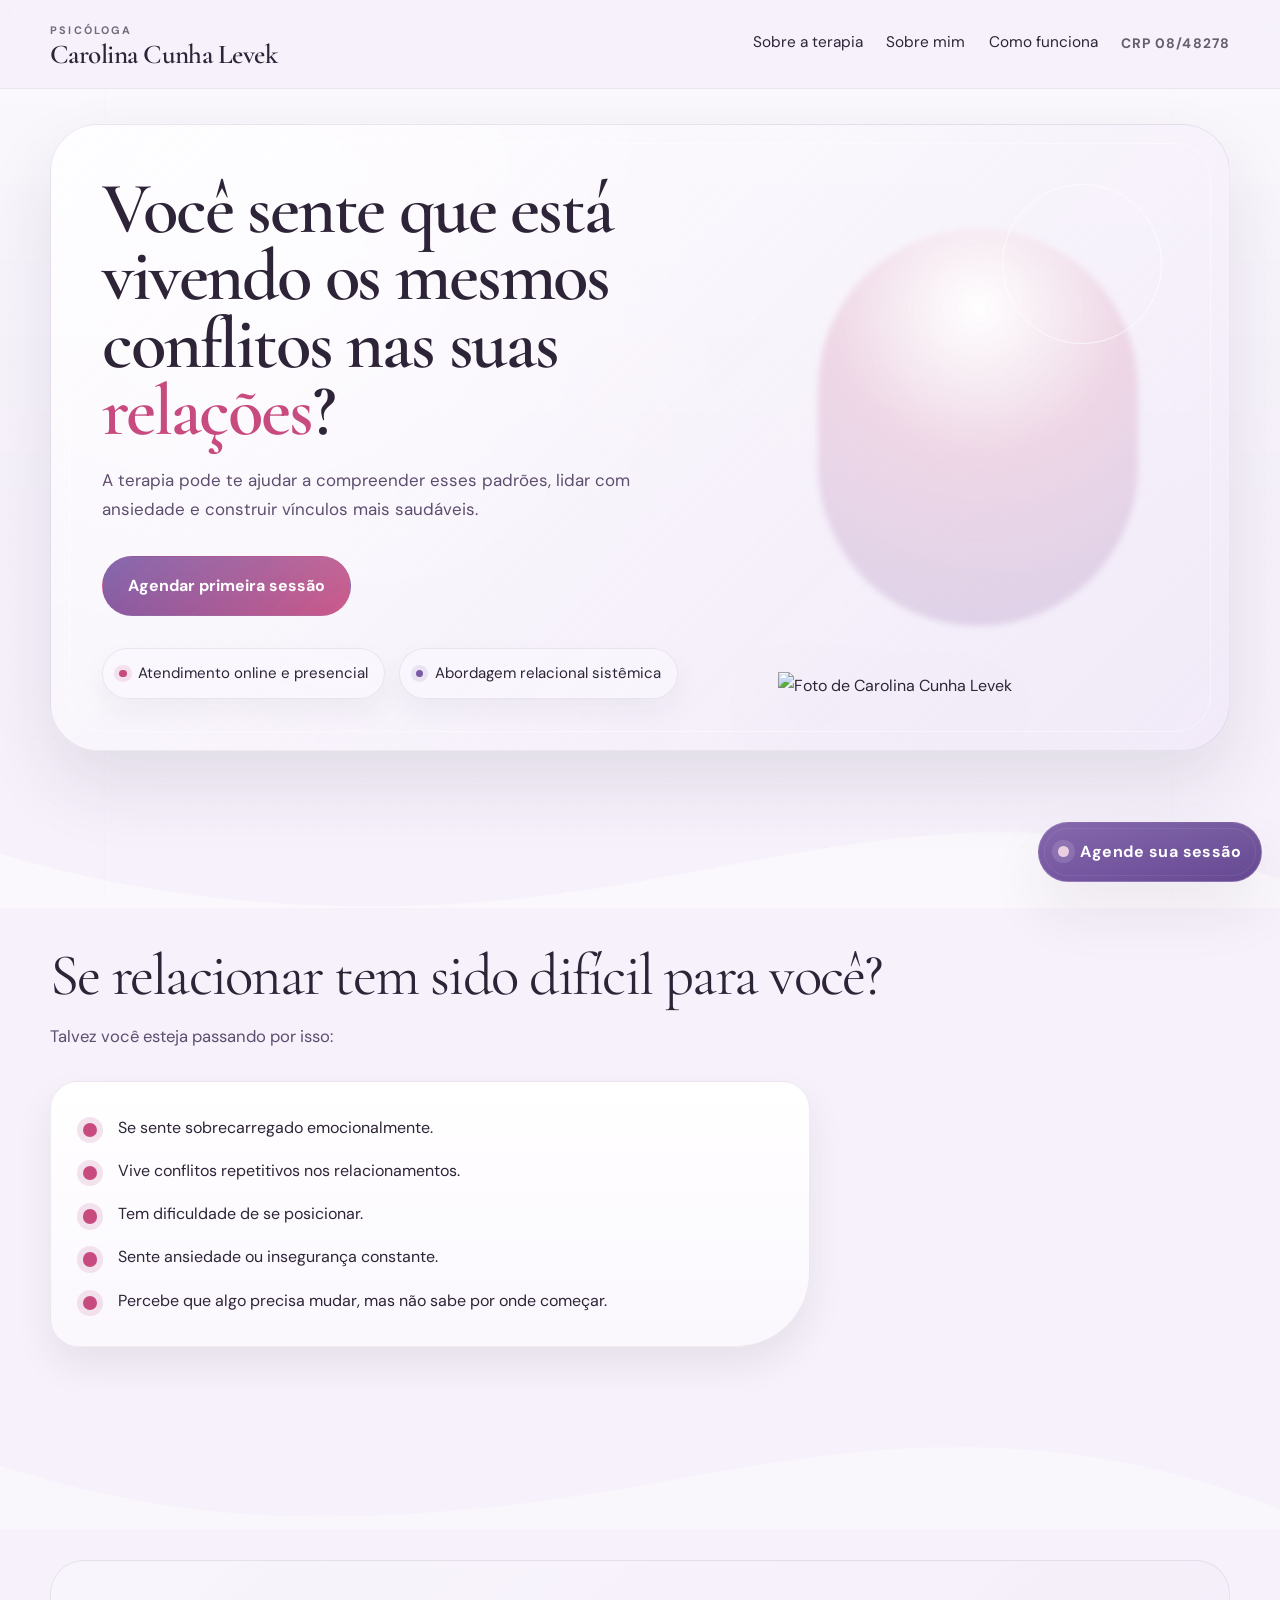
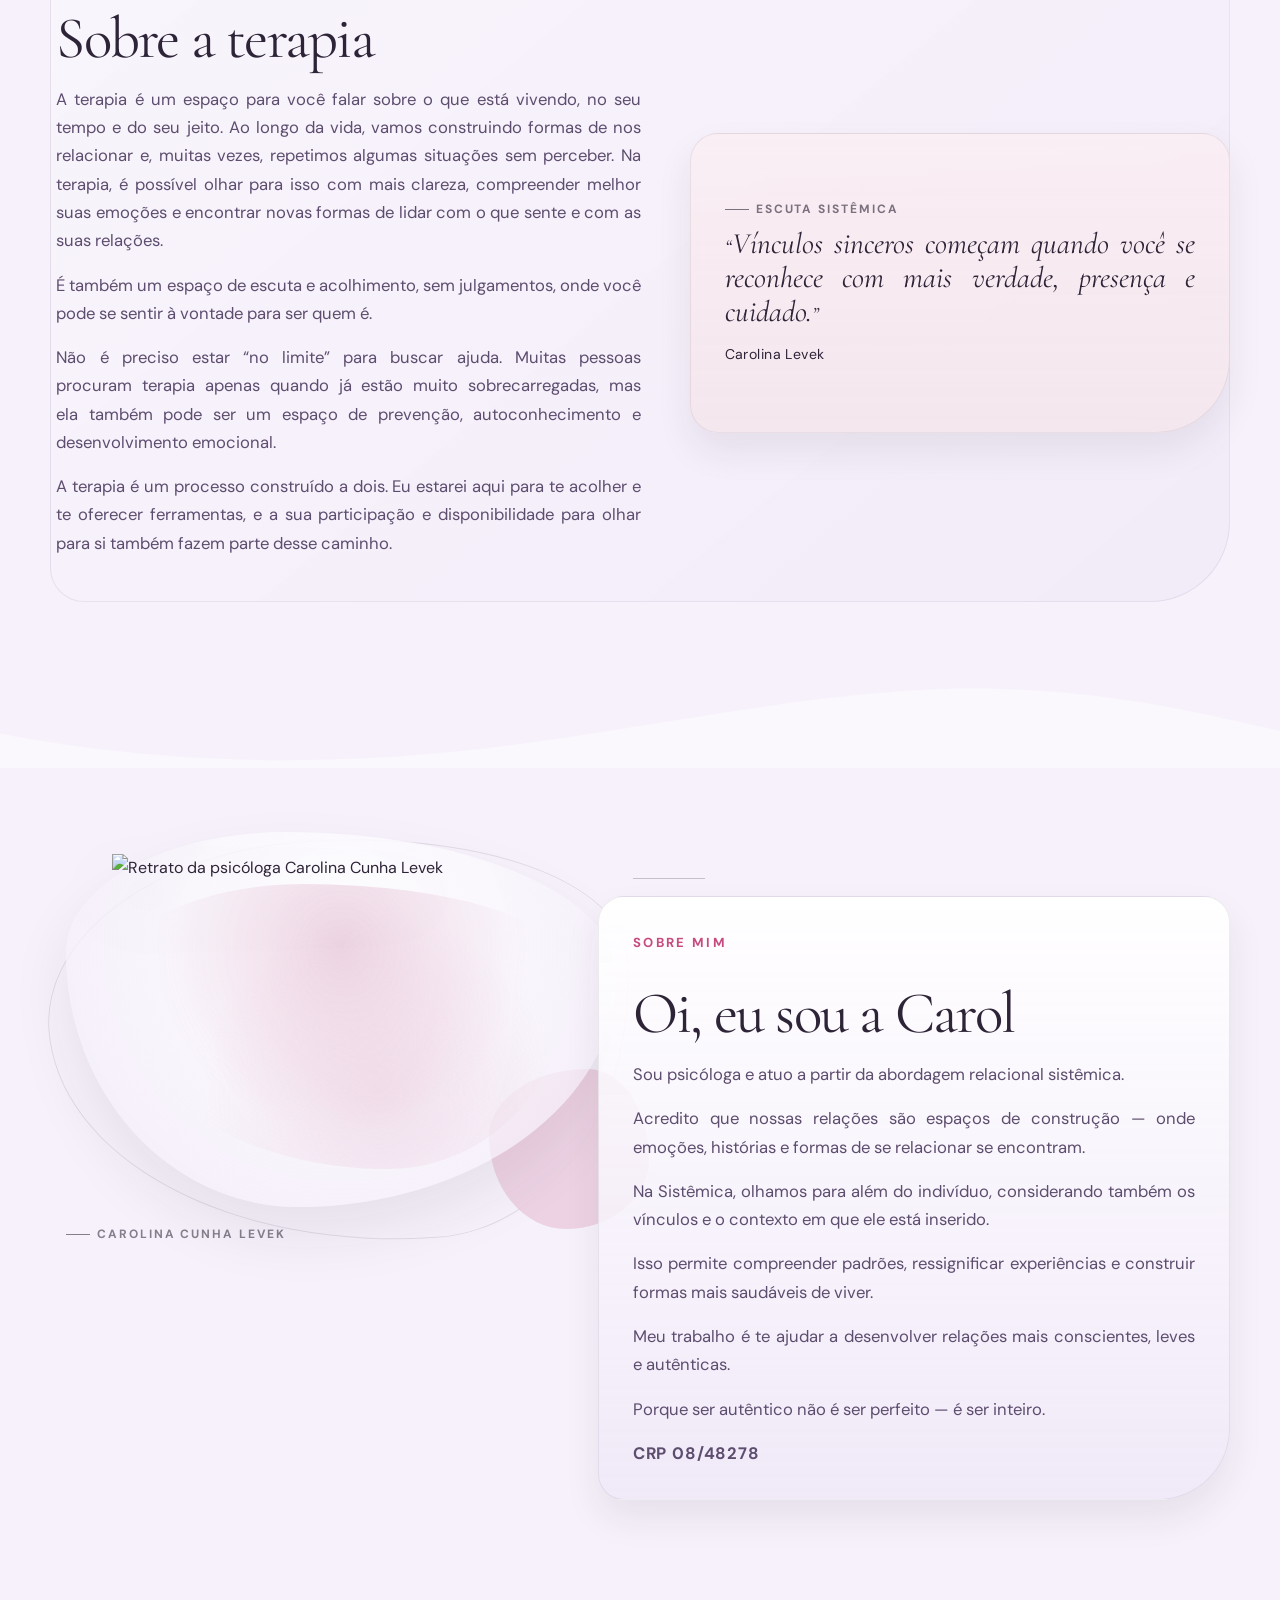
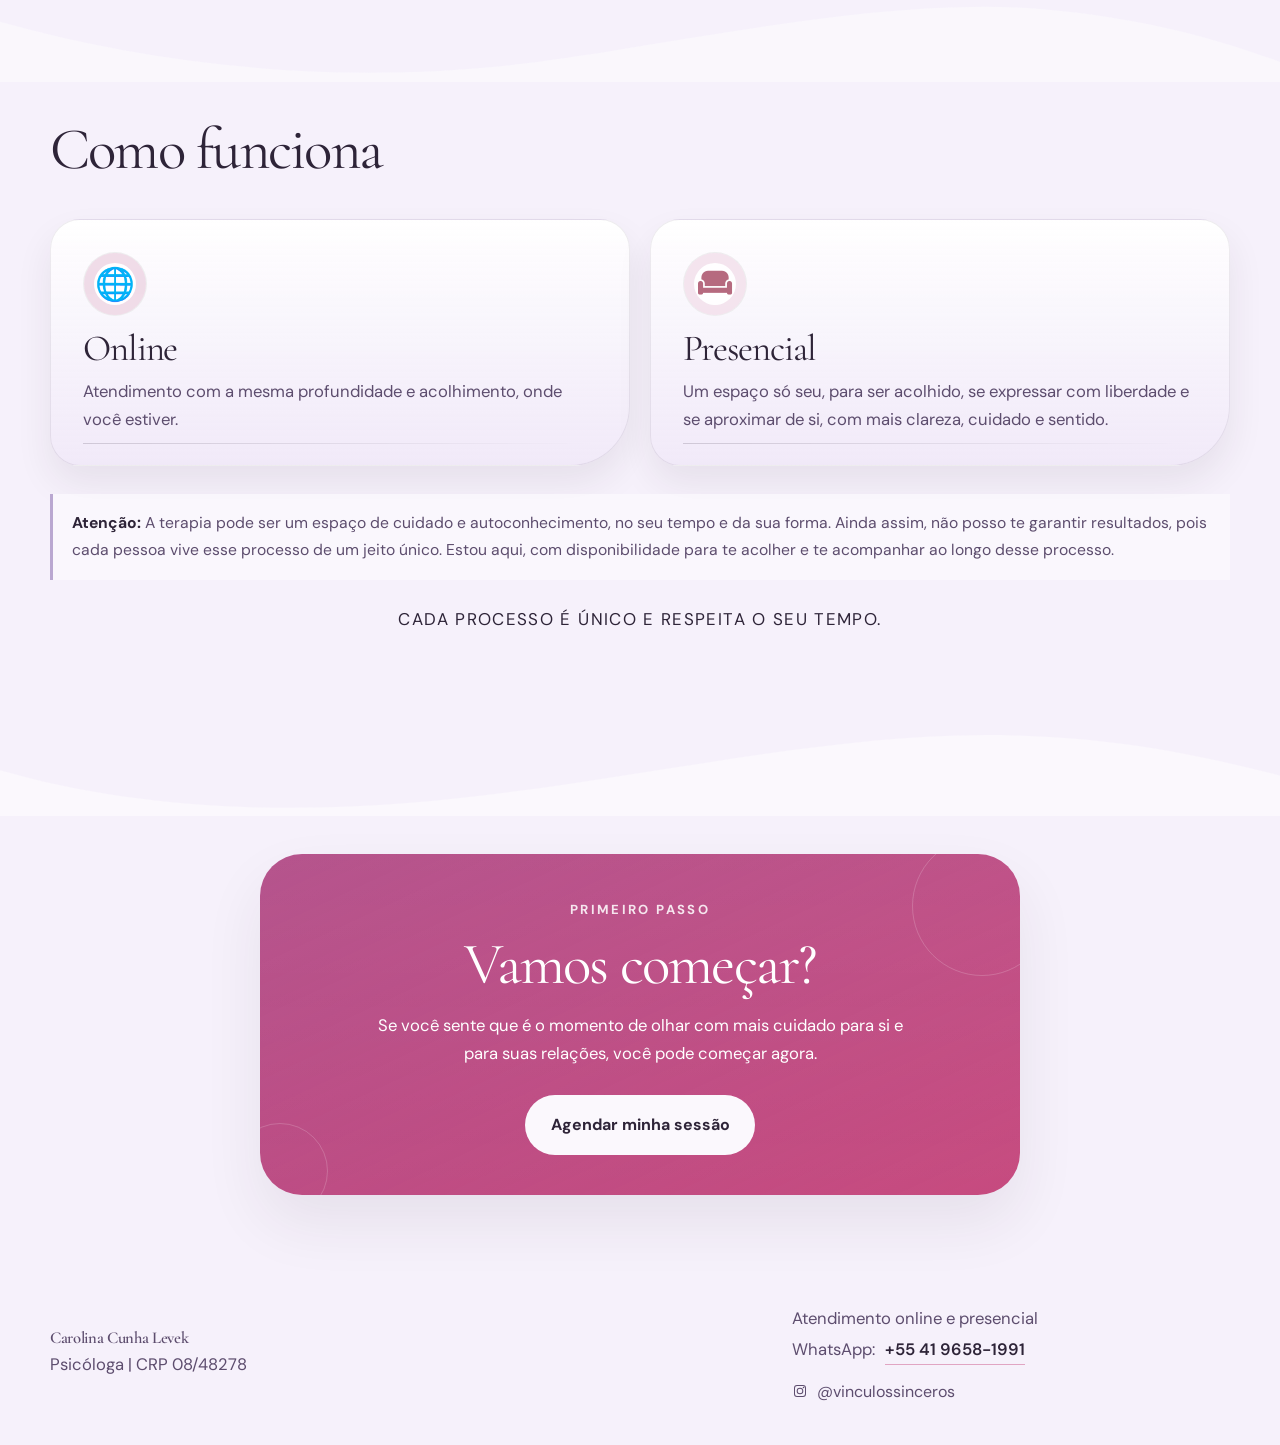
==== commit 432cebdb: "mudanças visuais tópico como funciona..." ====
--- a/index.html
+++ b/index.html
@@ -34,6 +34,13 @@
   <link
     href="https://fonts.googleapis.com/css2?family=Cormorant+Garamond:ital,wght@0,400;0,500;0,600;0,700;1,400;1,500;1,600&family=DM+Sans:wght@400;500;700&display=swap"
     rel="stylesheet"
+  >
+  <link
+    rel="stylesheet"
+    href="https://cdnjs.cloudflare.com/ajax/libs/font-awesome/6.7.2/css/all.min.css"
+    integrity="sha512-Evv84Mr4kqVGRNSgIGL/F/aIDqQb7xQ2vcrdIwxfjThSH8CSR7PBEakCr51Ck+w+/U6swU2Im1vVX0SVk9ABhg=="
+    crossorigin="anonymous"
+    referrerpolicy="no-referrer"
   >
   <link rel="stylesheet" href="styles-v2.css">
   <script type="application/ld+json">
@@ -108,13 +115,7 @@
         <a href="#sobre-a-terapia">Sobre a terapia</a>
         <a href="#sobre-mim">Sobre mim</a>
         <a href="#como-funciona">Como funciona</a>
-        <a
-          href="https://wa.me/554196581991?text=Olá%2C%20Carol!%20Gostaria%20de%20agendar%20minha%20primeira%20sessão."
-          target="_blank"
-          rel="noopener noreferrer"
-        >
-          Agendar
-        </a>
+        <span class="nav-crp">CRP 08/48278</span>
       </nav>
 
       <button
@@ -135,13 +136,7 @@
         <a href="#sobre-a-terapia">Sobre a terapia</a>
         <a href="#sobre-mim">Sobre mim</a>
         <a href="#como-funciona">Como funciona</a>
-        <a
-          href="https://wa.me/554196581991?text=Olá%2C%20Carol!%20Gostaria%20de%20agendar%20minha%20primeira%20sessão."
-          target="_blank"
-          rel="noopener noreferrer"
-        >
-          Agendar
-        </a>
+        <span class="nav-crp">CRP 08/48278</span>
       </nav>
     </div>
   </header>
@@ -206,11 +201,11 @@
         <div class="identification-cards">
           <div class="list-panel identification-panel" data-reveal>
             <ul class="icon-list warm">
-              <li>Se sente sobrecarregado emocionalmente</li>
-              <li>Vive conflitos repetitivos nos relacionamentos</li>
-              <li>Tem dificuldade de se posicionar</li>
-              <li>Sente ansiedade ou insegurança constante</li>
-              <li>Percebe que algo precisa mudar, mas não sabe por onde começar</li>
+              <li>Se sente sobrecarregado emocionalmente.</li>
+              <li>Vive conflitos repetitivos nos relacionamentos.</li>
+              <li>Tem dificuldade de se posicionar.</li>
+              <li>Sente ansiedade ou insegurança constante.</li>
+              <li>Percebe que algo precisa mudar, mas não sabe por onde começar.</li>
             </ul>
           </div>
         </div>
@@ -229,13 +224,16 @@
         <div class="section-heading therapy-copy" data-reveal>
           <h2>Sobre a terapia</h2>
           <p>
-            A terapia &eacute; um espa&ccedil;o para voc&ecirc; falar sobre o que est&aacute; vivendo, no seu tempo e do seu jeito.
-          </p>
-          <p>
-            Ao longo da vida, vamos construindo formas de nos relacionar e, muitas vezes, repetimos algumas situa&ccedil;&otilde;es sem perceber. Na terapia, voc&ecirc; pode olhar para isso com mais clareza, compreender melhor suas emo&ccedil;&otilde;es e encontrar novas formas de lidar com o que sente e com as suas rela&ccedil;&otilde;es.
+            A terapia &eacute; um espa&ccedil;o para voc&ecirc; falar sobre o que est&aacute; vivendo, no seu tempo e do seu jeito. Ao longo da vida, vamos construindo formas de nos relacionar e, muitas vezes, repetimos algumas situa&ccedil;&otilde;es sem perceber. Na terapia, &eacute; poss&iacute;vel olhar para isso com mais clareza, compreender melhor suas emo&ccedil;&otilde;es e encontrar novas formas de lidar com o que sente e com as suas rela&ccedil;&otilde;es.
           </p>
           <p>
             &Eacute; tamb&eacute;m um espa&ccedil;o de escuta e acolhimento, sem julgamentos, onde voc&ecirc; pode se sentir &agrave; vontade para ser quem &eacute;.
+          </p>
+          <p>
+            N&atilde;o &eacute; preciso estar &ldquo;no limite&rdquo; para buscar ajuda. Muitas pessoas procuram terapia apenas quando j&aacute; est&atilde;o muito sobrecarregadas, mas ela tamb&eacute;m pode ser um espa&ccedil;o de preven&ccedil;&atilde;o, autoconhecimento e desenvolvimento emocional.
+          </p>
+          <p>
+            A terapia &eacute; um processo constru&iacute;do a dois. Eu estarei aqui para te acolher e te oferecer ferramentas, e a sua participa&ccedil;&atilde;o e disponibilidade para olhar para si tamb&eacute;m fazem parte desse caminho.
           </p>
         </div>
 
@@ -255,29 +253,6 @@
     <div class="section-separator" aria-hidden="true">
       <svg viewBox="0 0 1440 120" preserveAspectRatio="none">
         <path d="M0,72 C148,108 346,126 576,88 C774,56 954,2 1136,10 C1262,16 1352,44 1440,68 L1440,120 L0,120 Z"></path>
-      </svg>
-    </div>
-
-    <!-- Seção 4: Benefícios -->
-    <section class="content-section benefits-section">
-        <div class="container benefits-layout">
-          <div class="section-heading" data-reveal>
-            <h2>N&atilde;o &eacute; preciso estar &ldquo;no limite&rdquo; para buscar ajuda.</h2>
-        </div>
-
-        <div class="benefits-text" data-reveal>
-          <p>Muitas pessoas procuram terapia apenas quando j&aacute; est&atilde;o muito sobrecarregadas.</p>
-          <p>Mas a terapia tamb&eacute;m pode ser um espa&ccedil;o de preven&ccedil;&atilde;o, autoconhecimento e desenvolvimento emocional.</p>
-        </div>
-
-        <p class="benefits-note" data-reveal>
-          <strong>Aten&ccedil;&atilde;o:</strong> em um processo psicoter&aacute;pico n&atilde;o existem garantias de resultados. Cada pessoa responde de uma forma ao processo.
-        </p>
-      </div>
-    </section>
-    <div class="section-separator" aria-hidden="true">
-      <svg viewBox="0 0 1440 126" preserveAspectRatio="none">
-        <path d="M0,26 C188,84 366,122 604,98 C806,78 980,6 1164,8 C1278,10 1368,40 1440,72 L1440,126 L0,126 Z"></path>
       </svg>
     </div>
 
@@ -308,7 +283,7 @@
             Acredito que nossas rela&ccedil;&otilde;es s&atilde;o espa&ccedil;os de constru&ccedil;&atilde;o &mdash; onde emo&ccedil;&otilde;es, hist&oacute;rias e formas de se relacionar se encontram.
           </p>
           <p>
-            Na terapia, olhamos para al&eacute;m do indiv&iacute;duo, considerando tamb&eacute;m os v&iacute;nculos e o contexto em que ele est&aacute; inserido.
+            Na Sist&ecirc;mica, olhamos para al&eacute;m do indiv&iacute;duo, considerando tamb&eacute;m os v&iacute;nculos e o contexto em que ele est&aacute; inserido.
           </p>
           <p>
             Isso permite compreender padr&otilde;es, ressignificar experi&ecirc;ncias e construir formas mais saud&aacute;veis de viver.
@@ -342,10 +317,14 @@
             <p>Atendimento com a mesma profundidade e acolhimento, onde você estiver.</p>
           </article>
           <article class="mode-card" data-reveal>
-            <span class="mode-icon" aria-hidden="true">🏠</span>
+            <span class="mode-icon mode-icon-office" aria-hidden="true"><i class="fa-solid fa-couch"></i></span>
             <h3>Presencial</h3>
-            <p>Um espaço reservado para a escuta, o cuidado e a construção de novos sentidos.</p>
+            <p>Um espa&ccedil;o s&oacute; seu, para ser acolhido, se expressar com liberdade e se aproximar de si, com mais clareza, cuidado e sentido.</p>
           </article>
+        </div>
+
+        <div class="benefits-note" data-reveal>
+          <strong>Aten&ccedil;&atilde;o:</strong> A terapia pode ser um espa&ccedil;o de cuidado e autoconhecimento, no seu tempo e da sua forma. Ainda assim, n&atilde;o posso te garantir resultados, pois cada pessoa vive esse processo de um jeito &uacute;nico. Estou aqui, com disponibilidade para te acolher e te acompanhar ao longo desse processo.
         </div>
 
         <p class="session-info" data-reveal>Cada processo &eacute; &uacute;nico e respeita o seu tempo.</p>
--- a/styles-v2.css
+++ b/styles-v2.css
@@ -201,6 +201,16 @@
   padding-bottom: 0.2rem;
 }
 
+.nav-crp {
+  display: inline-flex;
+  align-items: center;
+  color: rgba(46, 36, 56, 0.72);
+  font-size: 0.86rem;
+  font-weight: 700;
+  letter-spacing: 0.08em;
+  text-transform: uppercase;
+}
+
 .top-nav a::after,
 .mobile-nav a::after {
   content: "";
@@ -220,22 +230,6 @@
 .mobile-nav a:hover::after,
 .mobile-nav a:focus-visible::after {
   transform: scaleX(1);
-}
-
-.top-nav a:last-child,
-.mobile-nav a:last-child {
-  padding: 0.8rem 1.35rem;
-  border-radius: 999px;
-  color: var(--white);
-  background:
-    linear-gradient(180deg, rgba(255, 255, 255, 0.08), transparent),
-    linear-gradient(135deg, rgba(123, 91, 166, 1), rgba(199, 75, 127, 0.92));
-  box-shadow: 0 18px 32px rgba(123, 91, 166, 0.18);
-}
-
-.top-nav a:last-child::after,
-.mobile-nav a:last-child::after {
-  display: none;
 }
 
 .nav-toggle {
@@ -708,7 +702,7 @@
 }
 
 .quote-inline {
-  color: var(--accent);
+  color: var(--text-main);
   font-size: 0.7em;
   line-height: 0;
 }
@@ -856,8 +850,20 @@
 }
 
 .therapy-listening-panel {
-  min-height: 100%;
-  align-self: stretch;
+  width: 100%;
+  max-width: none;
+  min-height: 300px;
+  align-self: center;
+  margin-block: auto;
+  justify-self: stretch;
+  padding: 1.85rem 2.1rem;
+  background: linear-gradient(180deg, rgba(249, 238, 243, 0.95), rgba(244, 229, 236, 0.9));
+}
+
+.therapy-listening-panel .hero-quote {
+  font-size: clamp(1.1rem, 2vw, 1.55rem);
+  text-align: justify;
+  text-justify: inter-word;
 }
 
 .listening-panel .hero-quote {
@@ -899,7 +905,9 @@
 
 .therapy-section .split-layout {
   position: relative;
-  grid-template-columns: minmax(0, 1.16fr) minmax(320px, 0.74fr);
+  grid-template-columns: minmax(0, 1fr) minmax(450px, 540px);
+  gap: 0.45rem;
+  align-items: center;
 }
 
 .therapy-section .split-layout::before {
@@ -913,14 +921,15 @@
 }
 
 .therapy-copy {
-  padding: 1.8rem 1.8rem 1.8rem 0.4rem;
-  max-width: none;
+  padding: 1.8rem 0.2rem 1.8rem 0.4rem;
+  max-width: 54ch;
 }
 
 .therapy-copy p {
   max-width: none;
   text-align: justify;
   text-justify: inter-word;
+  text-wrap: pretty;
 }
 
 .panel-intro {
@@ -1232,6 +1241,10 @@
 
 .process-section .section-heading h2 {
   max-width: 16ch;
+}
+
+.process-section .benefits-note {
+  margin-top: 1.75rem;
 }
 
 .process-grid {
@@ -1275,6 +1288,15 @@
   box-shadow: inset 0 0 0 10px rgba(235, 207, 224, 0.72);
 }
 
+.mode-icon i {
+  color: var(--accent);
+  font-size: 1.7rem;
+}
+
+.mode-icon-office i {
+  color: #b66a7f;
+}
+
 .mode-card:last-child .mode-icon {
   box-shadow: inset 0 0 0 10px rgba(235, 207, 224, 0.56);
 }
@@ -1293,6 +1315,7 @@
 .cta-card h2 {
   max-width: 16ch;
   margin-inline: auto;
+  text-align: center;
 }
 
 .cta-card {
@@ -1529,6 +1552,11 @@
     grid-template-columns: 1fr;
   }
 
+  .therapy-section .split-layout {
+    grid-template-columns: 1fr;
+    gap: 1.5rem;
+  }
+
   .header-inner {
     min-height: 78px;
   }
@@ -1614,7 +1642,20 @@
   }
 
   .therapy-copy {
-    padding: 1.6rem 0.4rem 0 0.4rem;
+    max-width: 100%;
+    padding: 1.6rem 0.8rem 0 0.8rem;
+  }
+
+  .therapy-listening-panel {
+    width: 100%;
+    max-width: 100%;
+    min-height: auto;
+    justify-self: stretch;
+  }
+
+  .therapy-copy p {
+    text-align: left;
+    text-justify: auto;
   }
 
   .about-photo-wrap {
@@ -1709,6 +1750,25 @@
     text-wrap: balance;
   }
 
+  .therapy-copy {
+    padding-inline: 0;
+  }
+
+  .therapy-copy p {
+    font-size: 1rem;
+    line-height: 1.75;
+  }
+
+  .therapy-listening-panel {
+    padding: 1.5rem;
+  }
+
+  .therapy-listening-panel .hero-quote {
+    font-size: 1.2rem;
+    text-align: left;
+    text-justify: auto;
+  }
+
   .floating-whatsapp {
     right: 1rem;
     bottom: calc(1rem + env(safe-area-inset-bottom, 0px));
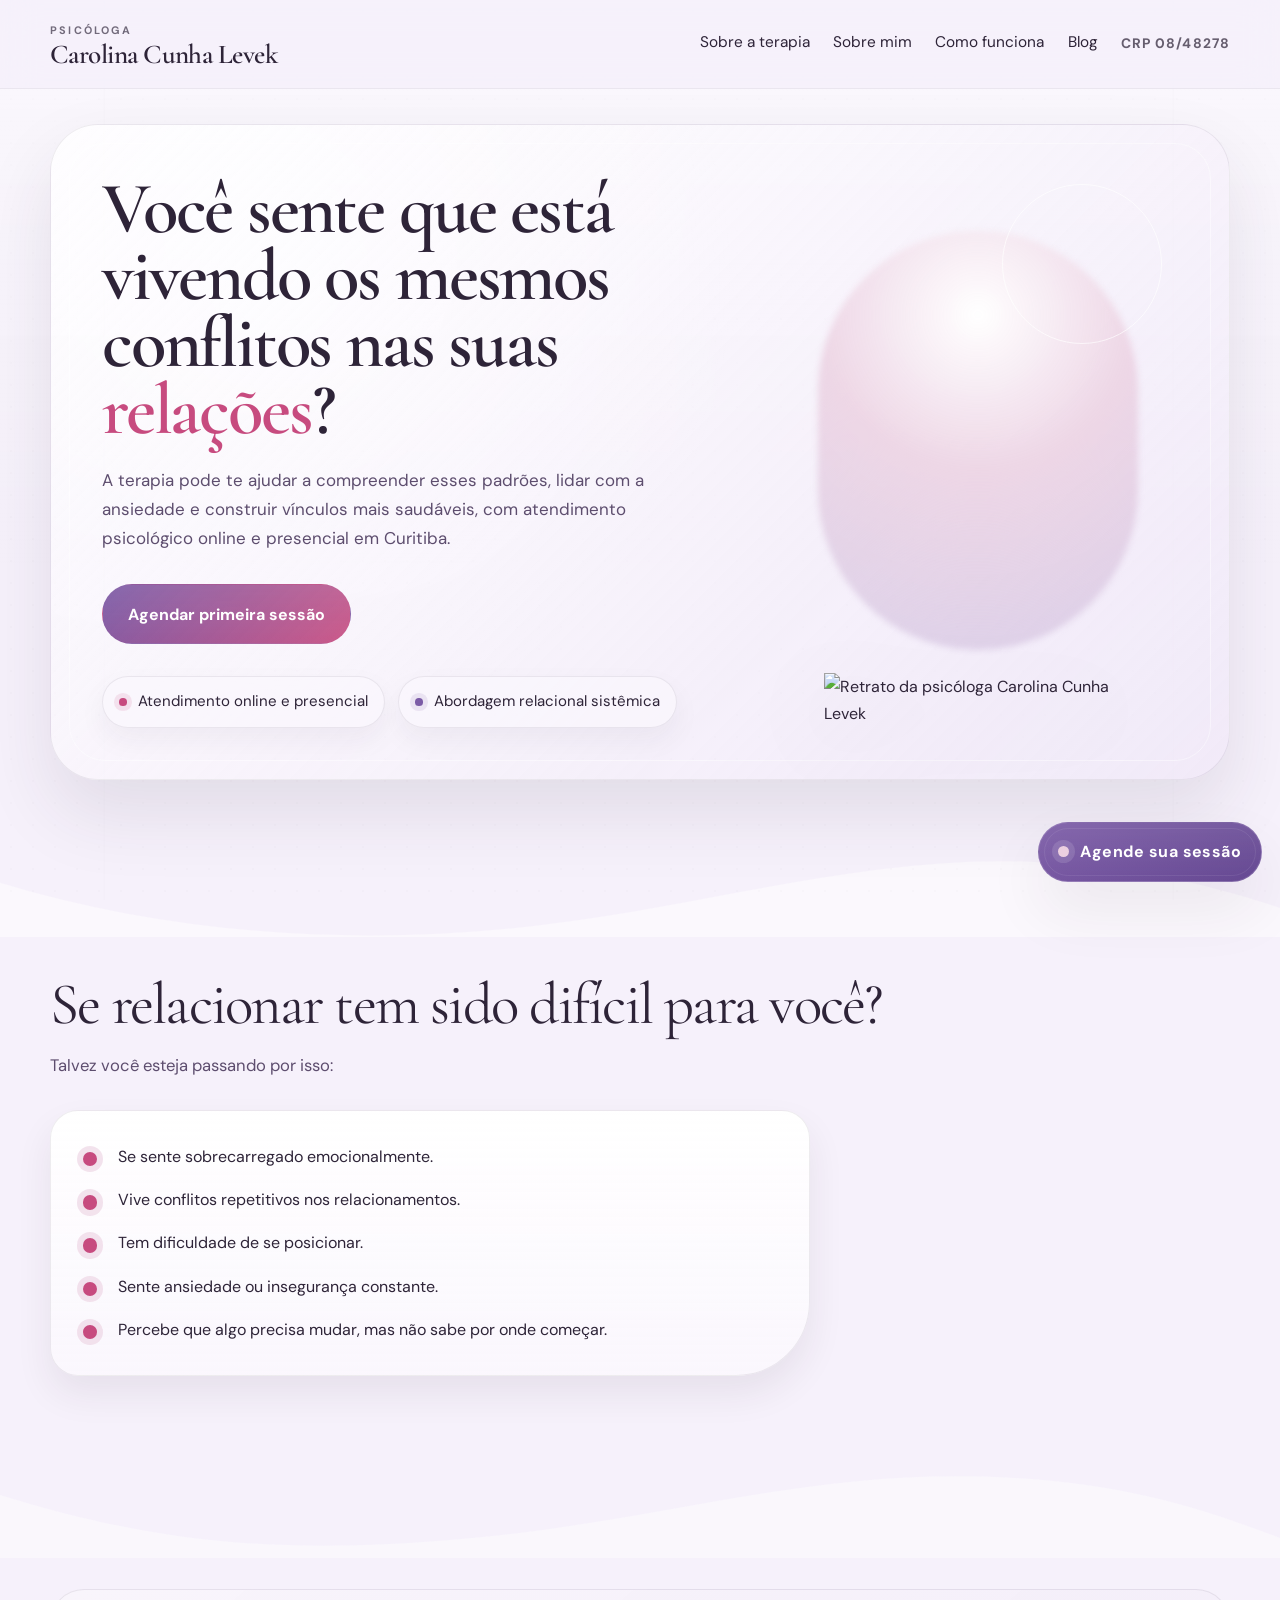
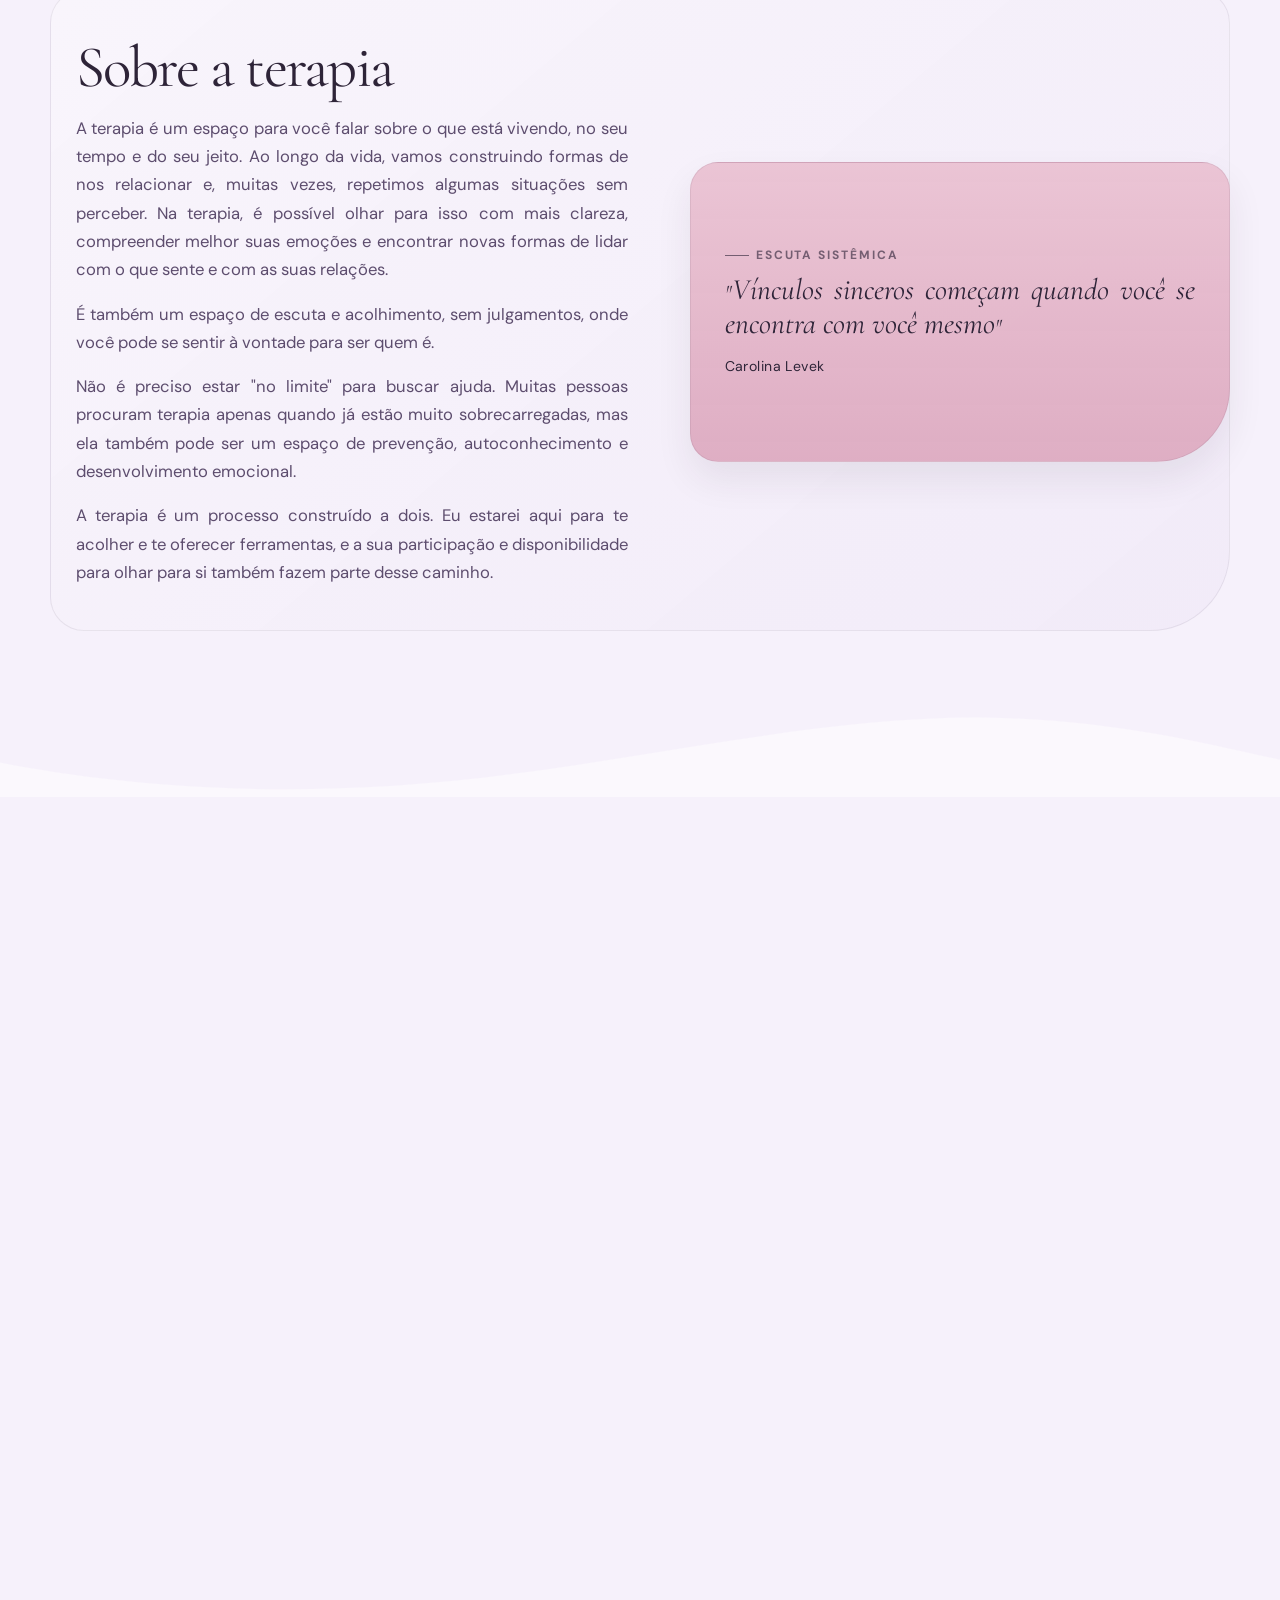
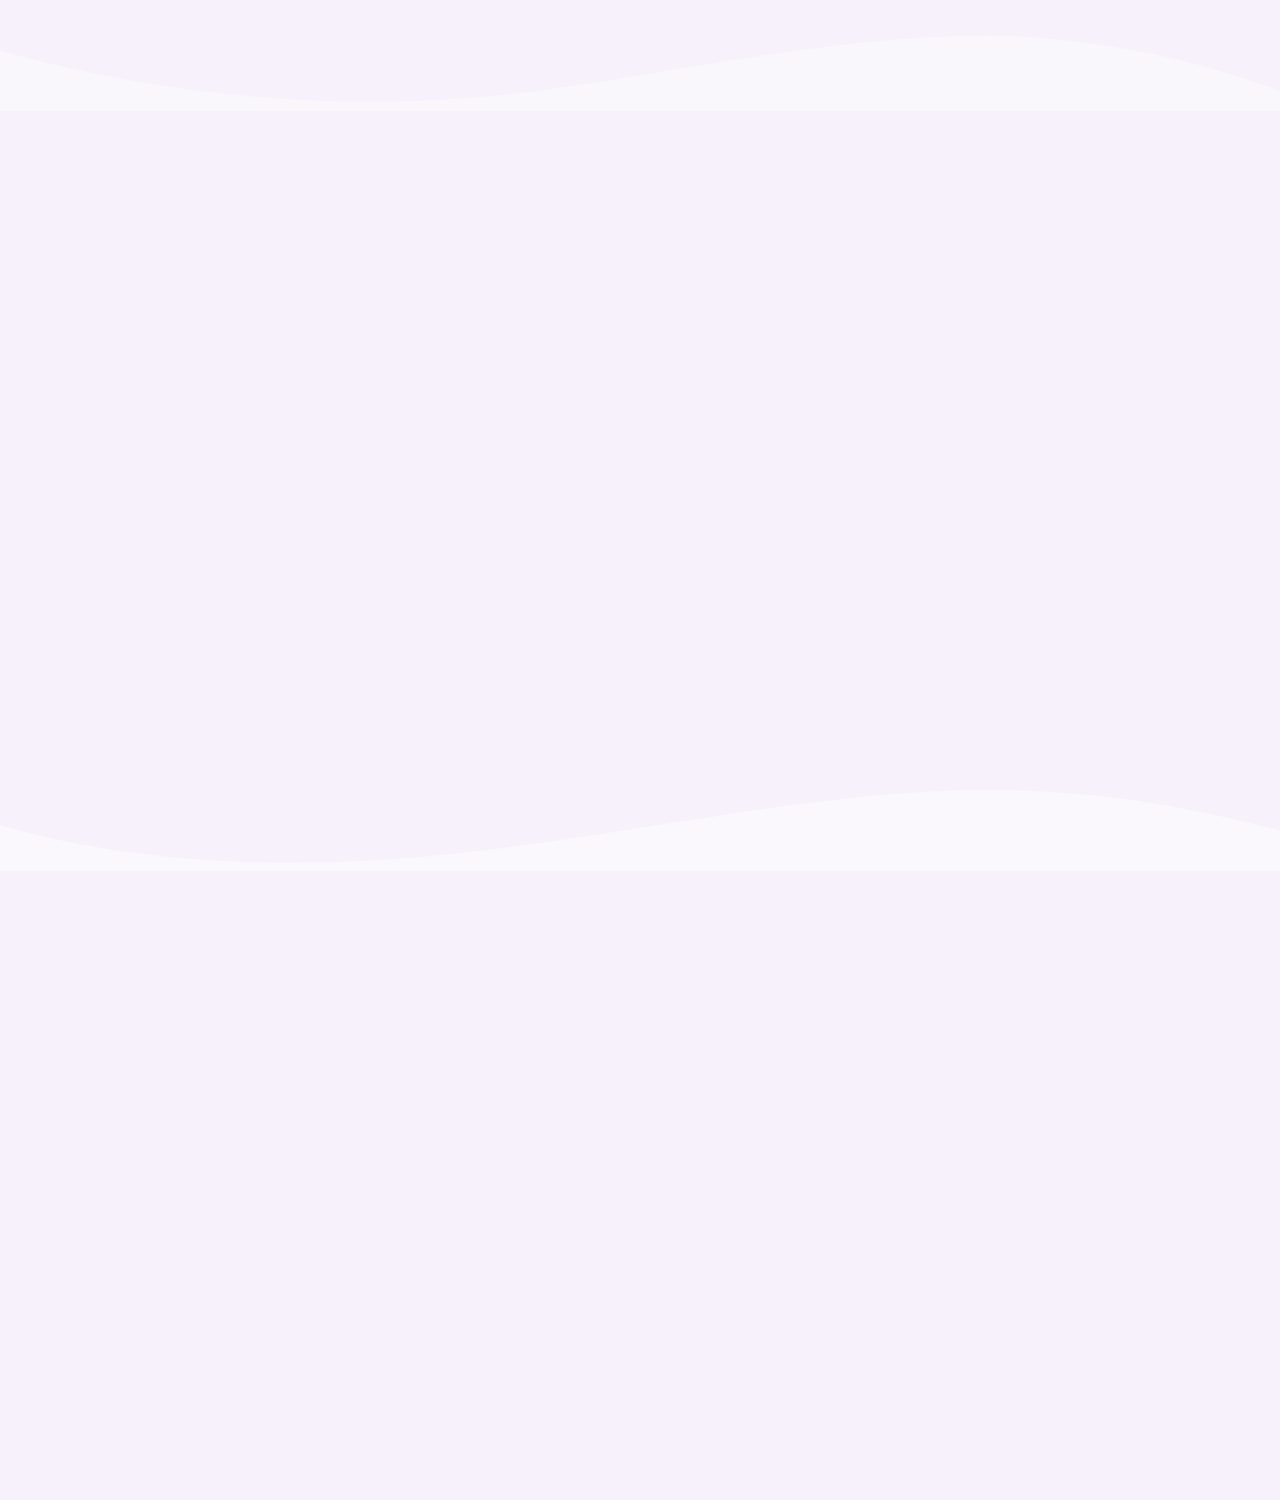
==== commit 353d5540: "endereço no rodapé" ====
--- a/index.html
+++ b/index.html
@@ -3,17 +3,18 @@
 <head>
   <meta charset="UTF-8">
   <meta name="viewport" content="width=device-width, initial-scale=1.0">
-  <title>Carolina Cunha Levek, Psicóloga | Curitiba</title>
+  <title>Carolina Cunha Levek | Psicóloga em Curitiba com abordagem sistêmica</title>
   <meta
     name="description"
-    content="Carolina Cunha Levek é psicóloga em Curitiba com atendimento online e presencial, abordagem sistêmica e foco em vínculos, relacionamentos e segurança emocional."
+    content="Psicóloga em Curitiba com atendimento online e presencial. Carolina Cunha Levek atua com abordagem sistêmica e foco em vínculos, relacionamentos e segurança emocional."
   >
-  <meta name="robots" content="noindex, nofollow">
+  <meta name="robots" content="index, follow">
   <meta name="theme-color" content="#F6F1FB">
   <meta name="application-name" content="Carolina Cunha Levek">
-  <!-- URL de preview; trocar para o domínio final quando o site for publicado oficialmente -->
-  <link rel="canonical" href="https://carolina.codertec.com.br/">
+  <meta name="author" content="Carolina Cunha Levek">
+  <link rel="canonical" href="https://carolinacunhalevek.com.br/">
   <link rel="manifest" href="site.webmanifest">
+  <link rel="preload" as="image" href="foto_carol_psico.webp" type="image/webp" fetchpriority="high">
   <!-- Favicons prontos para ativar quando os arquivos finais forem adicionados em assets/branding/ -->
   <!--
   <link rel="icon" type="image/svg+xml" href="assets/branding/favicon.svg">
@@ -23,63 +24,121 @@
   -->
   <meta property="og:type" content="website">
   <meta property="og:locale" content="pt_BR">
-  <meta property="og:title" content="Carolina Cunha Levek, Psicóloga | Curitiba">
+  <meta property="og:site_name" content="Carolina Cunha Levek">
+  <meta property="og:title" content="Carolina Cunha Levek | Psicóloga em Curitiba com abordagem sistêmica">
   <meta
     property="og:description"
-    content="Atendimento psicológico online e presencial em Curitiba, com abordagem sistêmica para compreender padrões e construir vínculos mais saudáveis."
+    content="Psicóloga em Curitiba com atendimento online e presencial, abordagem sistêmica e foco em vínculos, relacionamentos e segurança emocional."
   >
-  <meta property="og:url" content="https://carolina.codertec.com.br/">
+  <meta property="og:url" content="https://carolinacunhalevek.com.br/">
+  <meta property="og:image" content="https://carolinacunhalevek.com.br/assets/branding/og-carolina-cunha-levek.png">
+  <meta property="og:image:secure_url" content="https://carolinacunhalevek.com.br/assets/branding/og-carolina-cunha-levek.png">
+  <meta property="og:image:alt" content="Card de apresentação da psicóloga Carolina Cunha Levek em Curitiba">
+  <meta property="og:image:type" content="image/png">
+  <meta property="og:image:width" content="1200">
+  <meta property="og:image:height" content="630">
+  <meta name="twitter:card" content="summary_large_image">
+  <meta name="twitter:title" content="Carolina Cunha Levek | Psicóloga em Curitiba com abordagem sistêmica">
+  <meta
+    name="twitter:description"
+    content="Psicóloga em Curitiba com atendimento online e presencial, abordagem sistêmica e foco em vínculos, relacionamentos e segurança emocional."
+  >
+  <meta name="twitter:image" content="https://carolinacunhalevek.com.br/assets/branding/og-carolina-cunha-levek.png">
+  <meta name="twitter:image:alt" content="Card de apresentação da psicóloga Carolina Cunha Levek em Curitiba">
   <link rel="preconnect" href="https://fonts.googleapis.com">
   <link rel="preconnect" href="https://fonts.gstatic.com" crossorigin>
   <link
-    href="https://fonts.googleapis.com/css2?family=Cormorant+Garamond:ital,wght@0,400;0,500;0,600;0,700;1,400;1,500;1,600&family=DM+Sans:wght@400;500;700&display=swap"
-    rel="stylesheet"
+    rel="preload"
+    as="style"
+    href="https://fonts.googleapis.com/css2?family=Cormorant+Garamond:ital,wght@0,400;0,600;1,400&family=DM+Sans:wght@400;700&display=swap"
   >
   <link
+    href="https://fonts.googleapis.com/css2?family=Cormorant+Garamond:ital,wght@0,400;0,600;1,400&family=DM+Sans:wght@400;700&display=swap"
     rel="stylesheet"
-    href="https://cdnjs.cloudflare.com/ajax/libs/font-awesome/6.7.2/css/all.min.css"
-    integrity="sha512-Evv84Mr4kqVGRNSgIGL/F/aIDqQb7xQ2vcrdIwxfjThSH8CSR7PBEakCr51Ck+w+/U6swU2Im1vVX0SVk9ABhg=="
-    crossorigin="anonymous"
-    referrerpolicy="no-referrer"
+    media="print"
+    onload="this.media='all'"
   >
+  <noscript>
+    <link
+      href="https://fonts.googleapis.com/css2?family=Cormorant+Garamond:ital,wght@0,400;0,600;1,400&family=DM+Sans:wght@400;700&display=swap"
+      rel="stylesheet"
+    >
+  </noscript>
   <link rel="stylesheet" href="styles-v2.css">
   <script type="application/ld+json">
     {
       "@context": "https://schema.org",
       "@graph": [
         {
+          "@type": "WebSite",
+          "@id": "https://carolinacunhalevek.com.br/#website",
+          "url": "https://carolinacunhalevek.com.br/",
+          "name": "Carolina Cunha Levek",
+          "inLanguage": "pt-BR"
+        },
+        {
           "@type": "Person",
+          "@id": "https://carolinacunhalevek.com.br/#carolina-cunha-levek",
           "name": "Carolina Cunha Levek",
           "jobTitle": "Psicóloga",
-          "description": "Psicóloga com abordagem sistêmica, atendimento online e presencial em Curitiba.",
-          "knowsAbout": [
-            "Psicologia sistêmica",
-            "Relacionamentos",
-            "Vínculos saudáveis",
-            "Segurança emocional"
+          "description": "Psicóloga em Curitiba com atendimento online e presencial e abordagem sistêmica.",
+          "identifier": "CRP 08/48278",
+          "telephone": "+55 41 98486-3376",
+          "url": "https://carolinacunhalevek.com.br/",
+          "image": "https://carolinacunhalevek.com.br/foto_carol_psico.png",
+          "mainEntityOfPage": {
+            "@id": "https://carolinacunhalevek.com.br/#website"
+          },
+          "sameAs": [
+            "https://www.instagram.com/vinculossinceros/"
           ],
-          "identifier": "CRP 08/48278",
-          "telephone": "+55 00 00000-0000",
-          "url": "https://carolina.codertec.com.br/"
-        },
-        {
-          "@type": "LocalBusiness",
-          "name": "Carolina Cunha Levek Psicologia",
-          "description": "Atendimento psicológico online e presencial em Curitiba com foco em vínculos e relacionamentos.",
-          "telephone": "+55 00 00000-0000",
-          "priceRange": "$$",
           "address": {
             "@type": "PostalAddress",
             "addressLocality": "Curitiba",
             "addressRegion": "PR",
             "addressCountry": "BR"
           },
+          "knowsAbout": [
+            "Psicologia sistêmica",
+            "Relacionamentos",
+            "Vínculos saudáveis",
+            "Segurança emocional"
+          ]
+        },
+        {
+          "@type": "ProfessionalService",
+          "@id": "https://carolinacunhalevek.com.br/#servico",
+          "name": "Carolina Cunha Levek Psicologia",
+          "description": "Atendimento psicológico online e presencial em Curitiba, com abordagem sistêmica e foco em vínculos, relacionamentos e segurança emocional.",
+          "url": "https://carolinacunhalevek.com.br/",
+          "telephone": "+55 41 98486-3376",
+          "image": "https://carolinacunhalevek.com.br/foto_carol_psico.png",
+          "address": {
+            "@type": "PostalAddress",
+            "addressLocality": "Curitiba",
+            "addressRegion": "PR",
+            "addressCountry": "BR"
+          },
+          "availableLanguage": [
+            "pt-BR"
+          ],
           "areaServed": [
             "Curitiba",
             "Paraná",
             "Brasil"
           ],
-          "url": "https://carolina.codertec.com.br/"
+          "sameAs": [
+            "https://www.instagram.com/vinculossinceros/"
+          ],
+          "serviceType": [
+            "Psicoterapia",
+            "Atendimento psicológico online",
+            "Atendimento psicológico presencial",
+            "Abordagem sistêmica"
+          ],
+          "founder": {
+            "@id": "https://carolinacunhalevek.com.br/#carolina-cunha-levek"
+          }
         }
       ]
     }
@@ -90,7 +149,7 @@
 
   <a
     class="floating-whatsapp"
-    href="https://wa.me/554196581991?text=Olá%2C%20Carol!%20Gostaria%20de%20agendar%20minha%20primeira%20sessão."
+    href="https://wa.me/5541984863376?text=Olá%2C%20Carol!%20Gostaria%20de%20agendar%20minha%20primeira%20sessão."
     target="_blank"
     rel="noopener noreferrer"
     aria-label="Agende sua sessão pelo WhatsApp"
@@ -115,6 +174,7 @@
         <a href="#sobre-a-terapia">Sobre a terapia</a>
         <a href="#sobre-mim">Sobre mim</a>
         <a href="#como-funciona">Como funciona</a>
+        <a href="https://carolinacunhalevek.com.br/blog/">Blog</a>
         <span class="nav-crp">CRP 08/48278</span>
       </nav>
 
@@ -136,6 +196,7 @@
         <a href="#sobre-a-terapia">Sobre a terapia</a>
         <a href="#sobre-mim">Sobre mim</a>
         <a href="#como-funciona">Como funciona</a>
+        <a href="https://carolinacunhalevek.com.br/blog/">Blog</a>
         <span class="nav-crp">CRP 08/48278</span>
       </nav>
     </div>
@@ -154,7 +215,7 @@
                 <span class="hero-highlight">relações</span>?
               </h1>
               <p class="hero-text">
-                A terapia pode te ajudar a compreender esses padrões, lidar com ansiedade e construir vínculos mais saudáveis.
+                A terapia pode te ajudar a compreender esses padrões, lidar com a ansiedade e construir vínculos mais saudáveis, com atendimento psicológico online e presencial em Curitiba.
               </p>
               <div class="hero-actions">
                 <a class="btn btn-primary" href="#agendar">Agendar primeira sessão</a>
@@ -168,14 +229,19 @@
             <div class="hero-art" data-reveal>
               <div class="hero-photo-stage">
                 <div class="hero-photo-card">
-                  <img
-                    class="hero-photo"
-                    src="foto_carol_psico.png"
-                    alt="Foto de Carolina Cunha Levek"
-                    width="231"
-                    height="346"
-                    loading="eager"
-                  >
+                  <picture>
+                    <source srcset="foto_carol_psico.webp" type="image/webp">
+                    <img
+                      class="hero-photo"
+                      src="foto_carol_psico.png"
+                      alt="Retrato da psicóloga Carolina Cunha Levek"
+                      width="231"
+                      height="346"
+                      loading="eager"
+                      decoding="async"
+                      fetchpriority="high"
+                    >
+                  </picture>
                 </div>
               </div>
             </div>
@@ -224,24 +290,24 @@
         <div class="section-heading therapy-copy" data-reveal>
           <h2>Sobre a terapia</h2>
           <p>
-            A terapia &eacute; um espa&ccedil;o para voc&ecirc; falar sobre o que est&aacute; vivendo, no seu tempo e do seu jeito. Ao longo da vida, vamos construindo formas de nos relacionar e, muitas vezes, repetimos algumas situa&ccedil;&otilde;es sem perceber. Na terapia, &eacute; poss&iacute;vel olhar para isso com mais clareza, compreender melhor suas emo&ccedil;&otilde;es e encontrar novas formas de lidar com o que sente e com as suas rela&ccedil;&otilde;es.
-          </p>
-          <p>
-            &Eacute; tamb&eacute;m um espa&ccedil;o de escuta e acolhimento, sem julgamentos, onde voc&ecirc; pode se sentir &agrave; vontade para ser quem &eacute;.
-          </p>
-          <p>
-            N&atilde;o &eacute; preciso estar &ldquo;no limite&rdquo; para buscar ajuda. Muitas pessoas procuram terapia apenas quando j&aacute; est&atilde;o muito sobrecarregadas, mas ela tamb&eacute;m pode ser um espa&ccedil;o de preven&ccedil;&atilde;o, autoconhecimento e desenvolvimento emocional.
-          </p>
-          <p>
-            A terapia &eacute; um processo constru&iacute;do a dois. Eu estarei aqui para te acolher e te oferecer ferramentas, e a sua participa&ccedil;&atilde;o e disponibilidade para olhar para si tamb&eacute;m fazem parte desse caminho.
-          </p>
-        </div>
-
-        <aside class="list-panel listening-panel therapy-listening-panel" data-reveal aria-label="Escuta sist&ecirc;mica">
+            A terapia é um espaço para você falar sobre o que está vivendo, no seu tempo e do seu jeito. Ao longo da vida, vamos construindo formas de nos relacionar e, muitas vezes, repetimos algumas situações sem perceber. Na terapia, é possível olhar para isso com mais clareza, compreender melhor suas emoções e encontrar novas formas de lidar com o que sente e com as suas relações.
+          </p>
+          <p>
+            É também um espaço de escuta e acolhimento, sem julgamentos, onde você pode se sentir à vontade para ser quem é.
+          </p>
+          <p>
+            Não é preciso estar "no limite" para buscar ajuda. Muitas pessoas procuram terapia apenas quando já estão muito sobrecarregadas, mas ela também pode ser um espaço de prevenção, autoconhecimento e desenvolvimento emocional.
+          </p>
+          <p>
+            A terapia é um processo construído a dois. Eu estarei aqui para te acolher e te oferecer ferramentas, e a sua participação e disponibilidade para olhar para si também fazem parte desse caminho.
+          </p>
+        </div>
+
+        <aside class="list-panel listening-panel therapy-listening-panel" data-reveal aria-label="Escuta sistêmica">
           <div class="hero-art-copy">
-            <span class="art-label">Escuta sist&ecirc;mica</span>
+            <span class="art-label">Escuta sistêmica</span>
             <p class="hero-quote">
-              <span class="quote-inline" aria-hidden="true">&ldquo;</span>V&iacute;nculos sinceros come&ccedil;am quando voc&ecirc; se reconhece com mais verdade, presen&ccedil;a e cuidado.<span class="quote-inline" aria-hidden="true">&rdquo;</span>
+              <span class="quote-inline" aria-hidden="true">"</span>Vínculos sinceros começam quando você se encontra com você mesmo<span class="quote-inline" aria-hidden="true">"</span>
             </p>
             <div class="hero-art-footer">
               <span class="hero-signature">Carolina Levek</span>
@@ -261,14 +327,18 @@
       <div class="container about-grid">
         <div class="about-photo-wrap" data-reveal>
           <div class="about-photo-frame">
-            <img
-              class="about-photo"
-              src="foto_carol_psico.png"
-              alt="Retrato da psicóloga Carolina Cunha Levek"
-              width="231"
-              height="346"
-              loading="lazy"
-            >
+            <picture>
+              <source srcset="foto_carol_psico.webp" type="image/webp">
+              <img
+                class="about-photo"
+                src="foto_carol_psico.png"
+                alt="Carolina Cunha Levek em retrato profissional"
+                width="231"
+                height="346"
+                loading="lazy"
+                decoding="async"
+              >
+            </picture>
           </div>
           <p class="photo-note">Carolina Cunha Levek</p>
         </div>
@@ -277,21 +347,21 @@
           <span class="eyebrow">Sobre mim</span>
           <h2>Oi, eu sou a Carol</h2>
           <p>
-            Sou psic&oacute;loga e atuo a partir da abordagem relacional sist&ecirc;mica.
-          </p>
-          <p>
-            Acredito que nossas rela&ccedil;&otilde;es s&atilde;o espa&ccedil;os de constru&ccedil;&atilde;o &mdash; onde emo&ccedil;&otilde;es, hist&oacute;rias e formas de se relacionar se encontram.
-          </p>
-          <p>
-            Na Sist&ecirc;mica, olhamos para al&eacute;m do indiv&iacute;duo, considerando tamb&eacute;m os v&iacute;nculos e o contexto em que ele est&aacute; inserido.
-          </p>
-          <p>
-            Isso permite compreender padr&otilde;es, ressignificar experi&ecirc;ncias e construir formas mais saud&aacute;veis de viver.
-          </p>
-          <p>
-            Meu trabalho &eacute; te ajudar a desenvolver rela&ccedil;&otilde;es mais conscientes, leves e aut&ecirc;nticas.
-          </p>
-          <p>Porque ser aut&ecirc;ntico n&atilde;o &eacute; ser perfeito &mdash; &eacute; ser inteiro.</p>
+            Sou psicóloga e atuo a partir da abordagem relacional sistêmica.
+          </p>
+          <p>
+            Acredito que nossas relações são espaços de construção, onde emoções, histórias e formas de se relacionar se encontram.
+          </p>
+          <p>
+            Na Sistêmica, olhamos para além do indivíduo, considerando também os vínculos e o contexto em que ele está inserido.
+          </p>
+          <p>
+            Isso permite compreender padrões, ressignificar experiências e construir formas mais saudáveis de viver.
+          </p>
+          <p>
+            Meu trabalho é te ajudar a desenvolver relações mais conscientes, leves e autênticas.
+          </p>
+          <p>Porque ser autêntico não é ser perfeito, é ser inteiro.</p>
           <p class="professional-id">CRP 08/48278</p>
         </div>
       </div>
@@ -317,17 +387,23 @@
             <p>Atendimento com a mesma profundidade e acolhimento, onde você estiver.</p>
           </article>
           <article class="mode-card" data-reveal>
-            <span class="mode-icon mode-icon-office" aria-hidden="true"><i class="fa-solid fa-couch"></i></span>
+            <span class="mode-icon mode-icon-office" aria-hidden="true">
+              <svg viewBox="0 0 24 24" role="img" focusable="false">
+                <path d="M5 11V9.5A2.5 2.5 0 0 1 7.5 7h9A2.5 2.5 0 0 1 19 9.5V11"></path>
+                <path d="M4 11.5h16v4.5H4z"></path>
+                <path d="M6.5 16v2M17.5 16v2"></path>
+              </svg>
+            </span>
             <h3>Presencial</h3>
-            <p>Um espa&ccedil;o s&oacute; seu, para ser acolhido, se expressar com liberdade e se aproximar de si, com mais clareza, cuidado e sentido.</p>
+            <p>Um espaço só seu, para ser acolhido, se expressar com liberdade e se aproximar de si, com mais clareza, cuidado e sentido.</p>
           </article>
         </div>
 
         <div class="benefits-note" data-reveal>
-          <strong>Aten&ccedil;&atilde;o:</strong> A terapia pode ser um espa&ccedil;o de cuidado e autoconhecimento, no seu tempo e da sua forma. Ainda assim, n&atilde;o posso te garantir resultados, pois cada pessoa vive esse processo de um jeito &uacute;nico. Estou aqui, com disponibilidade para te acolher e te acompanhar ao longo desse processo.
-        </div>
-
-        <p class="session-info" data-reveal>Cada processo &eacute; &uacute;nico e respeita o seu tempo.</p>
+          <strong>Atenção:</strong> A terapia pode ser um espaço de cuidado e autoconhecimento, no seu tempo e da sua forma. Ainda assim, não posso te garantir resultados, mas certamente alguma transformação acontecerá, pois cada pessoa vive esse processo de um jeito único. Mas você não está sozinho, estou aqui, com disponibilidade para te acolher e te acompanhar ao longo desse processo.
+        </div>
+
+        <p class="session-info" data-reveal>Cada processo é único e respeita o seu tempo.</p>
       </div>
     </section>
 
@@ -344,11 +420,11 @@
           <span class="eyebrow light">Primeiro passo</span>
           <h2>Vamos começar?</h2>
           <p class="cta-message">
-            Se voc&ecirc; sente que &eacute; o momento de olhar com mais cuidado para si e para suas rela&ccedil;&otilde;es, voc&ecirc; pode come&ccedil;ar agora.
+            Se você sente que é o momento de olhar com mais cuidado para si e para suas relações, você pode começar agora.
           </p>
           <a
             class="btn btn-light"
-            href="https://wa.me/554196581991?text=Olá%2C%20Carol!%20Gostaria%20de%20agendar%20minha%20sessão."
+            href="https://wa.me/5541984863376?text=Olá%2C%20Carol!%20Gostaria%20de%20agendar%20minha%20sessão."
             target="_blank"
             rel="noopener noreferrer"
           >
@@ -362,21 +438,21 @@
   <footer class="site-footer">
     <div class="container footer-inner">
       <div>
-        <p class="brand-name">Carolina Cunha Levek</p>
+        <p>Carolina Cunha Levek</p>
         <p>Psicóloga | CRP 08/48278</p>
       </div>
       <div>
-        <p>Atendimento online e presencial</p>
+        <p>Rua Emiliano Perneta, 860 - Curitiba, PR | Atendimento online e presencial</p>
         <p>
           WhatsApp:
           <a
             class="contact-link"
-            href="https://wa.me/554196581991?text=Olá%2C%20Carol!%20Gostaria%20de%20agendar%20minha%20primeira%20sessão."
+            href="https://wa.me/5541984863376?text=Olá%2C%20Carol!%20Gostaria%20de%20agendar%20minha%20primeira%20sessão."
             target="_blank"
             rel="noopener noreferrer"
             aria-label="Falar com Carolina Cunha Levek no WhatsApp"
           >
-            +55 41 9658-1991
+            +55 41 98486-3376
           </a>
         </p>
         <a
@@ -424,7 +500,7 @@
         });
 
         window.addEventListener("resize", function () {
-          if (window.innerWidth > 960) {
+          if (window.innerWidth > 860) {
             navToggle.setAttribute("aria-expanded", "false");
             mobileMenu.hidden = true;
             document.body.classList.remove("menu-open");
@@ -461,13 +537,23 @@
       }
 
       if (!reducedMotion && heroBackdrop) {
+        let ticking = false;
+
         const updateParallax = function () {
           const scrollY = window.scrollY || window.pageYOffset;
           root.style.setProperty("--hero-parallax", (scrollY * 0.12).toFixed(2) + "px");
+          ticking = false;
         };
 
+        const requestParallaxUpdate = function () {
+          if (!ticking) {
+            ticking = true;
+            window.requestAnimationFrame(updateParallax);
+          }
+        };
+
         updateParallax();
-        window.addEventListener("scroll", updateParallax, { passive: true });
+        window.addEventListener("scroll", requestParallaxUpdate, { passive: true });
       }
 
       if ("IntersectionObserver" in window && !reducedMotion) {
--- a/styles-v2.css
+++ b/styles-v2.css
@@ -38,6 +38,10 @@
   scroll-behavior: smooth;
 }
 
+section[id] {
+  scroll-margin-top: 110px;
+}
+
 body {
   margin: 0;
   color: var(--text-main);
@@ -76,6 +80,13 @@
     linear-gradient(90deg, transparent 91.5%, rgba(46, 36, 56, 0.04) 91.65%, transparent 91.8%);
 }
 
+.content-section,
+.cta-section,
+.site-footer {
+  content-visibility: auto;
+  contain-intrinsic-size: 720px;
+}
+
 ::selection {
   background: rgba(199, 75, 127, 0.22);
   color: var(--text-main);
@@ -136,6 +147,11 @@
 .footer-inner > div {
   display: grid;
   gap: 0.18rem;
+}
+
+.brand-block {
+  flex: 0 1 auto;
+  min-width: 0;
 }
 
 .brand-link {
@@ -189,9 +205,12 @@
 
 .top-nav {
   display: flex;
+  flex: 1 1 auto;
   flex-wrap: wrap;
   align-items: center;
+  justify-content: flex-end;
   gap: 1.45rem;
+  min-width: 0;
   font-size: 0.96rem;
 }
 
@@ -295,6 +314,7 @@
   height: 700px;
   pointer-events: none;
   transform: translateY(var(--hero-parallax));
+  will-change: transform;
   background:
     radial-gradient(circle at 14% 44%, rgba(199, 75, 127, 0.16), transparent 0 24%),
     radial-gradient(circle at 84% 18%, rgba(123, 91, 166, 0.14), transparent 0 22%),
@@ -360,8 +380,7 @@
 .section-heading h2,
 .cta-card h2,
 .about-copy h2,
-.mode-card h3,
-.statement-text {
+.mode-card h3 {
   margin: 0;
   font-family: "Cormorant Garamond", serif;
   font-weight: 400;
@@ -378,17 +397,6 @@
   text-wrap: pretty;
 }
 
-.hero-eyebrow {
-  width: fit-content;
-  margin-bottom: 1.35rem;
-  padding: 0.78rem 1.2rem;
-  color: rgba(46, 36, 56, 0.82);
-  border: 1px solid rgba(46, 36, 56, 0.08);
-  border-radius: 999px;
-  background: rgba(255, 255, 255, 0.42);
-  box-shadow: inset 0 0 0 1px rgba(255, 255, 255, 0.22);
-}
-
 .hero-highlight {
   color: var(--accent);
 }
@@ -398,7 +406,6 @@
 .about-copy p,
 .mode-card p,
 .site-footer p,
-.panel-intro,
 .photo-note {
   margin: 0;
   font-size: 1.04rem;
@@ -450,16 +457,6 @@
     linear-gradient(135deg, rgba(123, 91, 166, 1), rgba(199, 75, 127, 0.92));
 }
 
-.btn-secondary {
-  color: var(--text-main);
-  background: rgba(255, 255, 255, 0.26);
-  border-color: rgba(46, 36, 56, 0.16);
-  box-shadow:
-    inset 0 0 0 1px rgba(255, 255, 255, 0.34),
-    0 18px 34px rgba(46, 36, 56, 0.05);
-  backdrop-filter: blur(14px);
-}
-
 .btn-light {
   color: var(--text-main);
   background: var(--surface);
@@ -508,7 +505,7 @@
 
 .hero-photo-stage {
   position: relative;
-  width: min(100%, 470px);
+  width: min(100%, 440px);
   min-height: 100%;
   display: flex;
   align-items: flex-end;
@@ -530,7 +527,7 @@
   }
 
   .hero-photo-stage {
-    width: min(100%, 430px);
+    width: min(100%, 400px);
   }
 }
 
@@ -559,7 +556,7 @@
 .hero-photo-card {
   position: relative;
   z-index: 1;
-  width: min(100%, 430px);
+  width: min(100%, 350px);
   padding: 0;
   background: transparent;
   border: 0;
@@ -570,9 +567,10 @@
 
 .hero-photo {
   display: block;
-  width: 100%;
+  width: 88%;
   height: auto;
   aspect-ratio: auto;
+  margin-inline: auto;
   border-radius: 0;
   background: transparent;
   object-fit: contain;
@@ -580,22 +578,6 @@
   filter: drop-shadow(0 24px 40px rgba(46, 36, 56, 0.18));
 }
 
-.hero-art-card {
-  position: relative;
-  display: flex;
-  align-items: center;
-  gap: clamp(1rem, 2vw, 1.6rem);
-  width: min(100%, 520px);
-  padding: clamp(1.25rem, 2.4vw, 2rem);
-  background:
-    linear-gradient(180deg, rgba(255, 255, 255, 0.96), rgba(251, 248, 253, 0.84));
-  border: 1px solid rgba(46, 36, 56, 0.1);
-  border-radius: 30px 44px 96px 30px;
-  box-shadow: var(--shadow-soft);
-  overflow: hidden;
-  transform: translateY(1.4rem);
-}
-
 .hero-art-copy {
   position: relative;
   z-index: 1;
@@ -605,33 +587,7 @@
   flex: 1;
 }
 
-.hero-art-card::before,
-.hero-art-card::after {
-  content: "";
-  position: absolute;
-  border-radius: 999px;
-}
-
-.hero-art-card::before {
-  right: 1rem;
-  top: 50%;
-  width: clamp(96px, 18vw, 144px);
-  height: clamp(96px, 18vw, 144px);
-  border: 1px solid rgba(235, 207, 224, 0.7);
-  transform: translateY(-50%);
-}
-
-.hero-art-card::after {
-  left: -24px;
-  bottom: -24px;
-  width: 120px;
-  height: 120px;
-  background: radial-gradient(circle, rgba(235, 207, 224, 0.8), transparent 72%);
-}
-
 .art-label,
-.card-index,
-.benefit-number,
 .photo-note {
   display: inline-flex;
   align-items: center;
@@ -654,45 +610,10 @@
   background: currentColor;
 }
 
-.hero-portrait-wrap {
-  position: relative;
-  z-index: 1;
-  flex: 0 0 clamp(76px, 24vw, 120px);
-  width: clamp(76px, 24vw, 120px);
-  height: clamp(76px, 24vw, 120px);
-  padding: 0.3rem;
-  border-radius: 50%;
-  background: rgba(255, 255, 255, 0.8);
-  box-shadow: 0 16px 28px rgba(46, 36, 56, 0.12);
-}
-
-.hero-portrait {
-  width: 100%;
-  height: 100%;
-  border-radius: 50%;
-  object-fit: cover;
-  object-position: center 22%;
-}
-
-.quote-mark {
-  margin: 0;
-  color: var(--accent);
-  font-family: "Cormorant Garamond", serif;
-  font-style: italic;
-  font-size: clamp(2.9rem, 8vw, 4.9rem);
-  line-height: 0.7;
-}
-
-.hero-quote,
-.highlight-quote {
+.hero-quote {
   margin: 0;
   font-family: "Cormorant Garamond", serif;
   font-style: italic;
-}
-
-.statement-text {
-  margin: 0;
-  font-style: normal;
 }
 
 .hero-quote {
@@ -720,7 +641,6 @@
 }
 
 .content-section,
-.statement-section,
 .cta-section {
   position: relative;
   padding: 2.4rem 0 6rem;
@@ -749,71 +669,14 @@
   max-width: 30ch;
 }
 
-.cards-grid {
-  display: grid;
-  grid-template-columns: repeat(6, minmax(0, 1fr));
-  gap: 1.1rem;
-  margin-top: 2.4rem;
-}
-
-.soft-card,
 .list-panel,
-.benefit-item,
 .mode-card,
-.statement-shell,
 .about-copy {
   background: rgba(251, 248, 253, 0.86);
   border: 1px solid rgba(46, 36, 56, 0.08);
   box-shadow: var(--shadow-card);
 }
 
-.soft-card {
-  position: relative;
-  min-height: 210px;
-  padding: 1.45rem 1.55rem 1.6rem;
-  border-radius: 24px 24px 38px 24px;
-  display: flex;
-  flex-direction: column;
-  justify-content: space-between;
-  overflow: hidden;
-}
-
-.soft-card::after {
-  content: "";
-  position: absolute;
-  inset: auto 1.55rem 1.2rem;
-  height: 1px;
-  background: linear-gradient(to right, rgba(46, 36, 56, 0.18), transparent);
-}
-
-.soft-card:nth-child(1),
-.soft-card:nth-child(2),
-.soft-card:nth-child(3) {
-  grid-column: span 2;
-}
-
-.soft-card:nth-child(2) {
-  transform: translateY(1.3rem);
-}
-
-.soft-card:nth-child(4),
-.soft-card:nth-child(5) {
-  grid-column: span 3;
-}
-
-.soft-card:nth-child(4) {
-  border-radius: 28px 24px 56px 24px;
-}
-
-.soft-card:nth-child(5) {
-  transform: translateY(-0.8rem);
-}
-
-.card-index {
-  color: rgba(46, 36, 56, 0.56);
-}
-
-.soft-card p,
 .session-info,
 .professional-id {
   margin: 0;
@@ -857,7 +720,7 @@
   margin-block: auto;
   justify-self: stretch;
   padding: 1.85rem 2.1rem;
-  background: linear-gradient(180deg, rgba(249, 238, 243, 0.95), rgba(244, 229, 236, 0.9));
+  background: linear-gradient(180deg, rgba(234, 194, 211, 0.96), rgba(220, 169, 191, 0.93));
 }
 
 .therapy-listening-panel .hero-quote {
@@ -869,23 +732,6 @@
 .listening-panel .hero-quote {
   font-size: clamp(1.2rem, 2.4vw, 1.85rem);
   line-height: 1.15;
-}
-
-.centered {
-  max-width: min(100%, 38rem);
-  margin: 2.75rem auto 0;
-}
-
-.identification-message {
-  max-width: min(100%, 44rem);
-  text-align: left;
-  text-wrap: pretty;
-}
-
-.highlight-quote {
-  font-size: clamp(2rem, 4.2vw, 3.25rem);
-  line-height: 1.08;
-  color: var(--accent);
 }
 
 .therapy-section {
@@ -921,7 +767,7 @@
 }
 
 .therapy-copy {
-  padding: 1.8rem 0.2rem 1.8rem 0.4rem;
+  padding: 1.8rem 1rem 1.8rem 1.6rem;
   max-width: 54ch;
 }
 
@@ -930,13 +776,6 @@
   text-align: justify;
   text-justify: inter-word;
   text-wrap: pretty;
-}
-
-.panel-intro {
-  margin-bottom: 1.2rem;
-  font-size: 0.95rem;
-  letter-spacing: 0.06em;
-  text-transform: uppercase;
 }
 
 .icon-list {
@@ -969,98 +808,6 @@
   box-shadow: 0 0 0 6px rgba(235, 207, 224, 0.58);
 }
 
-.statement-section {
-  padding-top: 0.8rem;
-}
-
-.statement-shell {
-  position: relative;
-  padding: clamp(2.2rem, 4vw, 4.2rem);
-  border-radius: 42px;
-  background:
-    linear-gradient(180deg, rgba(255, 255, 255, 0.92), rgba(239, 231, 247, 0.78));
-  overflow: hidden;
-}
-
-.statement-shell::before,
-.statement-shell::after {
-  content: "";
-  position: absolute;
-  left: 6%;
-  right: 6%;
-  height: 1px;
-  background: linear-gradient(to right, transparent, rgba(46, 36, 56, 0.18), transparent);
-}
-
-.statement-shell::before {
-  top: 1.2rem;
-}
-
-.statement-shell::after {
-  bottom: 1.2rem;
-}
-
-.statement-text {
-  text-align: center;
-  font-size: clamp(2.35rem, 4.6vw, 4.5rem);
-  line-height: 1.14;
-}
-
-.benefits-section {
-  padding-top: 3rem;
-}
-
-.benefits-section .section-heading {
-  max-width: 100%;
-  justify-items: start;
-  text-align: left;
-}
-
-.benefits-section .section-heading h2 {
-  text-align: left;
-  max-width: none;
-}
-
-.benefits-layout {
-  display: grid;
-  grid-template-columns: 1fr;
-  gap: 1.5rem;
-  align-items: start;
-}
-
-.benefits-text {
-  max-width: 100%;
-  padding: 0.2rem 0 0;
-  text-align: left;
-}
-
-.benefits-text p {
-  margin: 0;
-  color: var(--text-soft);
-  font-size: 1.04rem;
-  text-wrap: pretty;
-}
-
-.benefits-text p + p {
-  margin-top: 1rem;
-}
-
-.benefits-lead {
-  font-size: 1.18rem;
-  color: var(--text-main);
-  line-height: 1.45;
-}
-
-.benefits-lead strong {
-  color: var(--text-main);
-}
-
-.benefits-list {
-  display: grid;
-  grid-template-columns: repeat(2, minmax(0, 1fr));
-  gap: 1rem;
-}
-
 .benefits-note {
   margin: 0.35rem 0 0;
   max-width: 100%;
@@ -1074,47 +821,6 @@
 
 .benefits-note strong {
   color: var(--text-main);
-}
-
-.benefit-item {
-  position: relative;
-  min-height: 172px;
-  padding: 1.4rem 1.4rem 1.5rem;
-  border-radius: 28px;
-  display: grid;
-  align-content: space-between;
-  gap: 1rem;
-  overflow: hidden;
-}
-
-.benefit-item::after {
-  content: "";
-  position: absolute;
-  left: 1.4rem;
-  right: 1.4rem;
-  bottom: 1.15rem;
-  height: 1px;
-  background: linear-gradient(to right, rgba(46, 36, 56, 0.18), transparent);
-}
-
-.benefit-item:nth-child(1),
-.benefit-item:nth-child(4) {
-  transform: translateY(1rem);
-}
-
-.benefit-item:nth-child(1) {
-  grid-column: span 2;
-}
-
-.benefit-number {
-  color: rgba(46, 36, 56, 0.56);
-}
-
-.benefit-item span {
-  display: block;
-  max-width: 24ch;
-  font-size: 1.08rem;
-  padding-right: 1.5rem;
 }
 
 .about-section {
@@ -1288,12 +994,21 @@
   box-shadow: inset 0 0 0 10px rgba(235, 207, 224, 0.72);
 }
 
-.mode-icon i {
+.mode-icon svg {
+  width: 1.7rem;
+  height: 1.7rem;
+  stroke: currentColor;
+  stroke-width: 1.75;
+  stroke-linecap: round;
+  stroke-linejoin: round;
+  fill: none;
+}
+
+.mode-icon {
   color: var(--accent);
-  font-size: 1.7rem;
-}
-
-.mode-icon-office i {
+}
+
+.mode-icon-office {
   color: #b66a7f;
 }
 
@@ -1357,12 +1072,6 @@
 }
 
 .cta-card h2 {
-  color: var(--white);
-}
-
-.highlight-quote.light {
-  margin: 1rem auto 2rem;
-  max-width: 16ch;
   color: var(--white);
 }
 
@@ -1504,6 +1213,7 @@
   pointer-events: none;
   opacity: 0;
   transform: translate(-999px, -999px);
+  will-change: transform, opacity;
   transition:
     opacity 180ms ease,
     width 180ms ease,
@@ -1518,6 +1228,7 @@
 [data-reveal] {
   opacity: 0;
   transform: translateY(34px);
+  will-change: transform, opacity;
   transition:
     opacity 700ms ease,
     transform 700ms ease;
@@ -1529,7 +1240,6 @@
 }
 
 @media (max-width: 1080px) {
-  .benefits-layout,
   .about-grid {
     grid-template-columns: 1fr;
   }
@@ -1545,7 +1255,18 @@
   }
 }
 
-@media (max-width: 960px) {
+@media (max-width: 1080px) {
+  .top-nav {
+    gap: 1rem;
+    font-size: 0.9rem;
+  }
+
+  .nav-crp {
+    display: none;
+  }
+}
+
+@media (max-width: 860px) {
   .hero-grid,
   .split-layout,
   .process-grid {
@@ -1605,11 +1326,11 @@
   }
 
   .hero-photo-stage {
-    width: min(100%, 360px);
+    width: min(100%, 340px);
   }
 
   .hero-photo-card {
-    width: min(100%, 320px);
+    width: min(100%, 280px);
     margin-inline: auto;
     transform: none;
   }
@@ -1618,32 +1339,13 @@
     grid-template-columns: 1fr;
   }
 
-  .cards-grid,
-  .benefits-list {
-    grid-template-columns: 1fr;
-  }
-
-  .soft-card,
-  .soft-card:nth-child(1),
-  .soft-card:nth-child(2),
-  .soft-card:nth-child(3),
-  .soft-card:nth-child(4),
-  .soft-card:nth-child(5),
-  .benefit-item,
-  .benefit-item:nth-child(1),
-  .benefit-item:nth-child(4),
-  .benefit-item:nth-child(5) {
-    grid-column: auto;
-    transform: none;
-  }
-
   .therapy-section .split-layout::before {
     inset: -0.6rem 0 0;
   }
 
   .therapy-copy {
     max-width: 100%;
-    padding: 1.6rem 0.8rem 0 0.8rem;
+    padding: 1.6rem 1rem 0 1.2rem;
   }
 
   .therapy-listening-panel {
@@ -1666,10 +1368,16 @@
 @media (max-width: 640px) {
   .site-header {
     position: sticky;
+    backdrop-filter: blur(12px);
   }
 
   body.menu-open {
     overflow: hidden;
+  }
+
+  body::before,
+  body::after {
+    display: none;
   }
 
   .site-footer {
@@ -1679,6 +1387,10 @@
   .hero-section {
     padding-top: 1.4rem;
     padding-bottom: 3.2rem;
+  }
+
+  .hero-backdrop {
+    height: 560px;
   }
 
   .header-inner,
@@ -1712,11 +1424,6 @@
     hyphens: none;
   }
 
-  .hero-eyebrow {
-    margin-bottom: 1rem;
-    padding: 0.7rem 0.95rem;
-  }
-
   .hero-pills {
     gap: 0.7rem;
   }
@@ -1727,31 +1434,26 @@
   }
 
   .hero-photo-stage {
-    width: min(100%, 290px);
+    width: min(100%, 275px);
   }
 
   .hero-photo-card {
-    width: min(100%, 260px);
-  }
-
-  .hero-art-card,
-  .soft-card,
+    width: min(100%, 230px);
+  }
+
   .mode-card,
   .list-panel,
   .cta-card,
-  .statement-shell,
   .about-copy {
     border-radius: 24px;
   }
 
-  .statement-text,
-  .highlight-quote,
   .hero-quote {
     text-wrap: balance;
   }
 
   .therapy-copy {
-    padding-inline: 0;
+    padding-inline: 0.85rem;
   }
 
   .therapy-copy p {
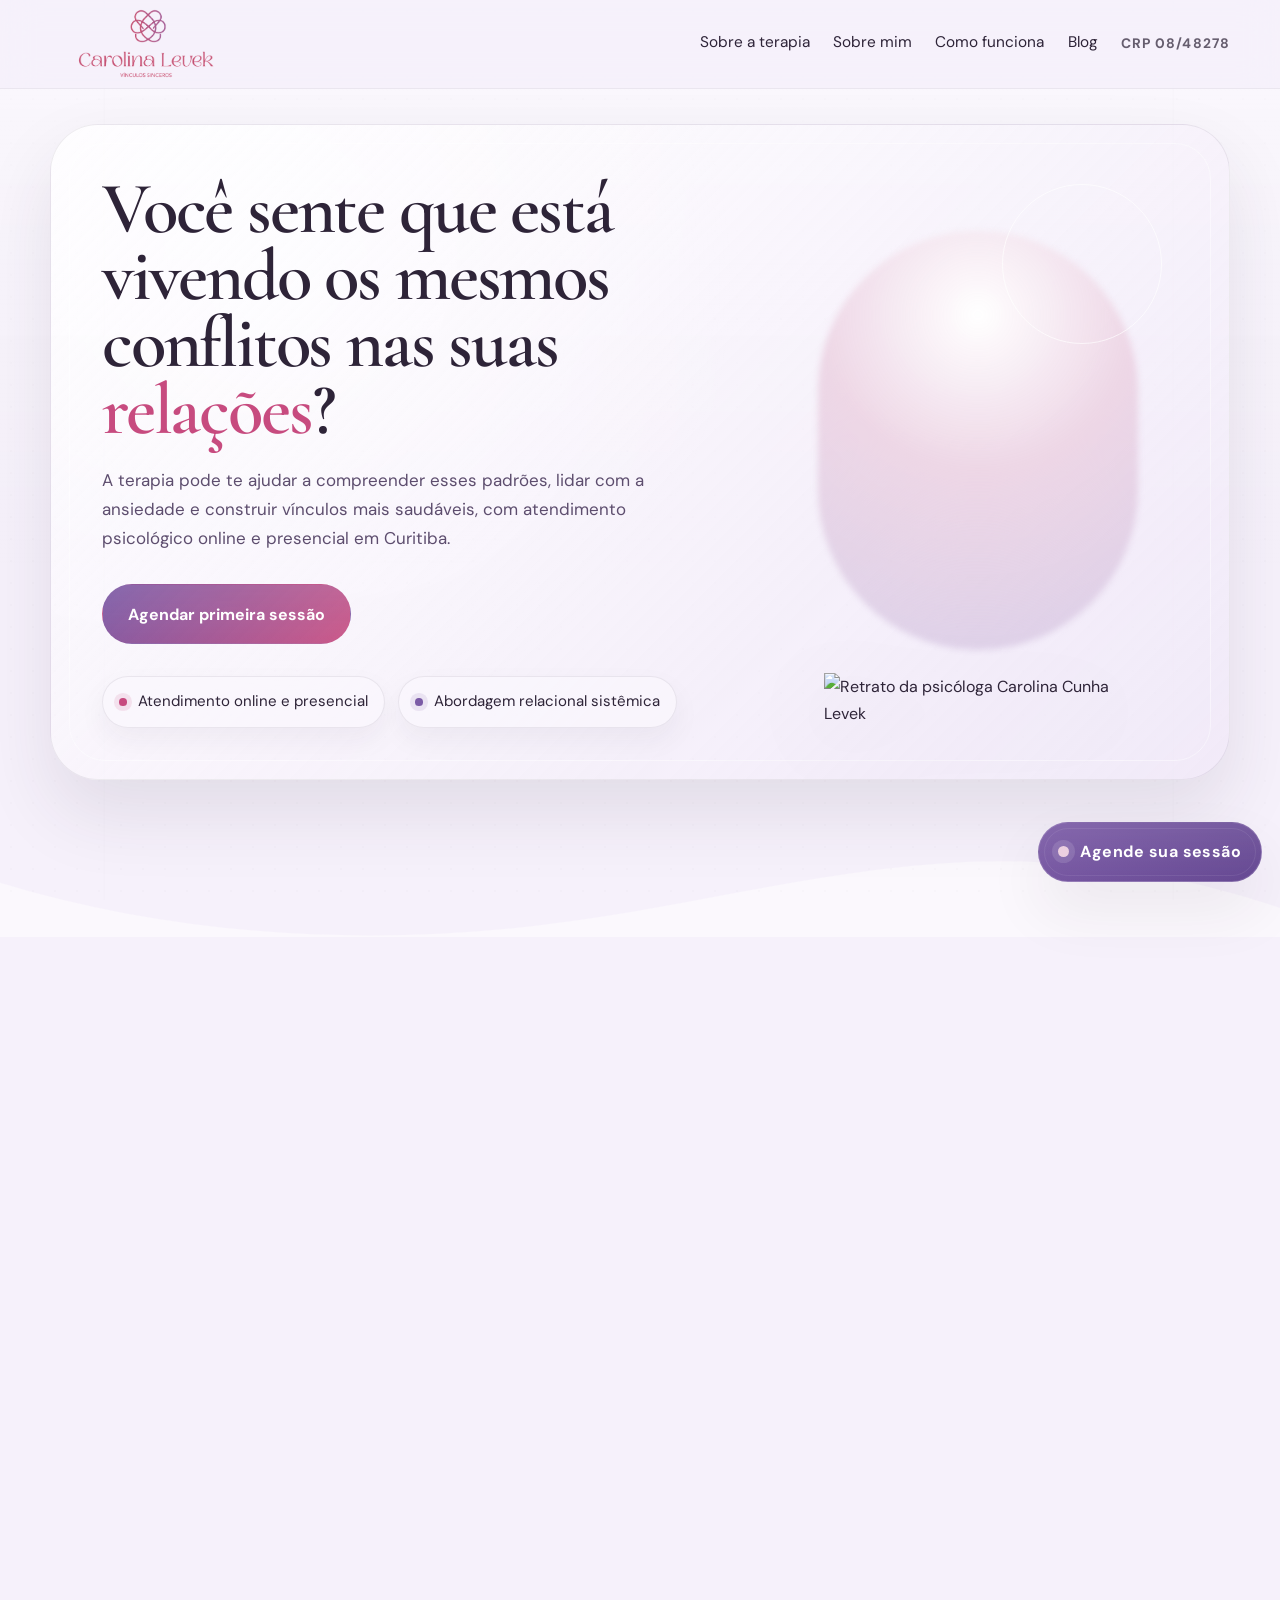
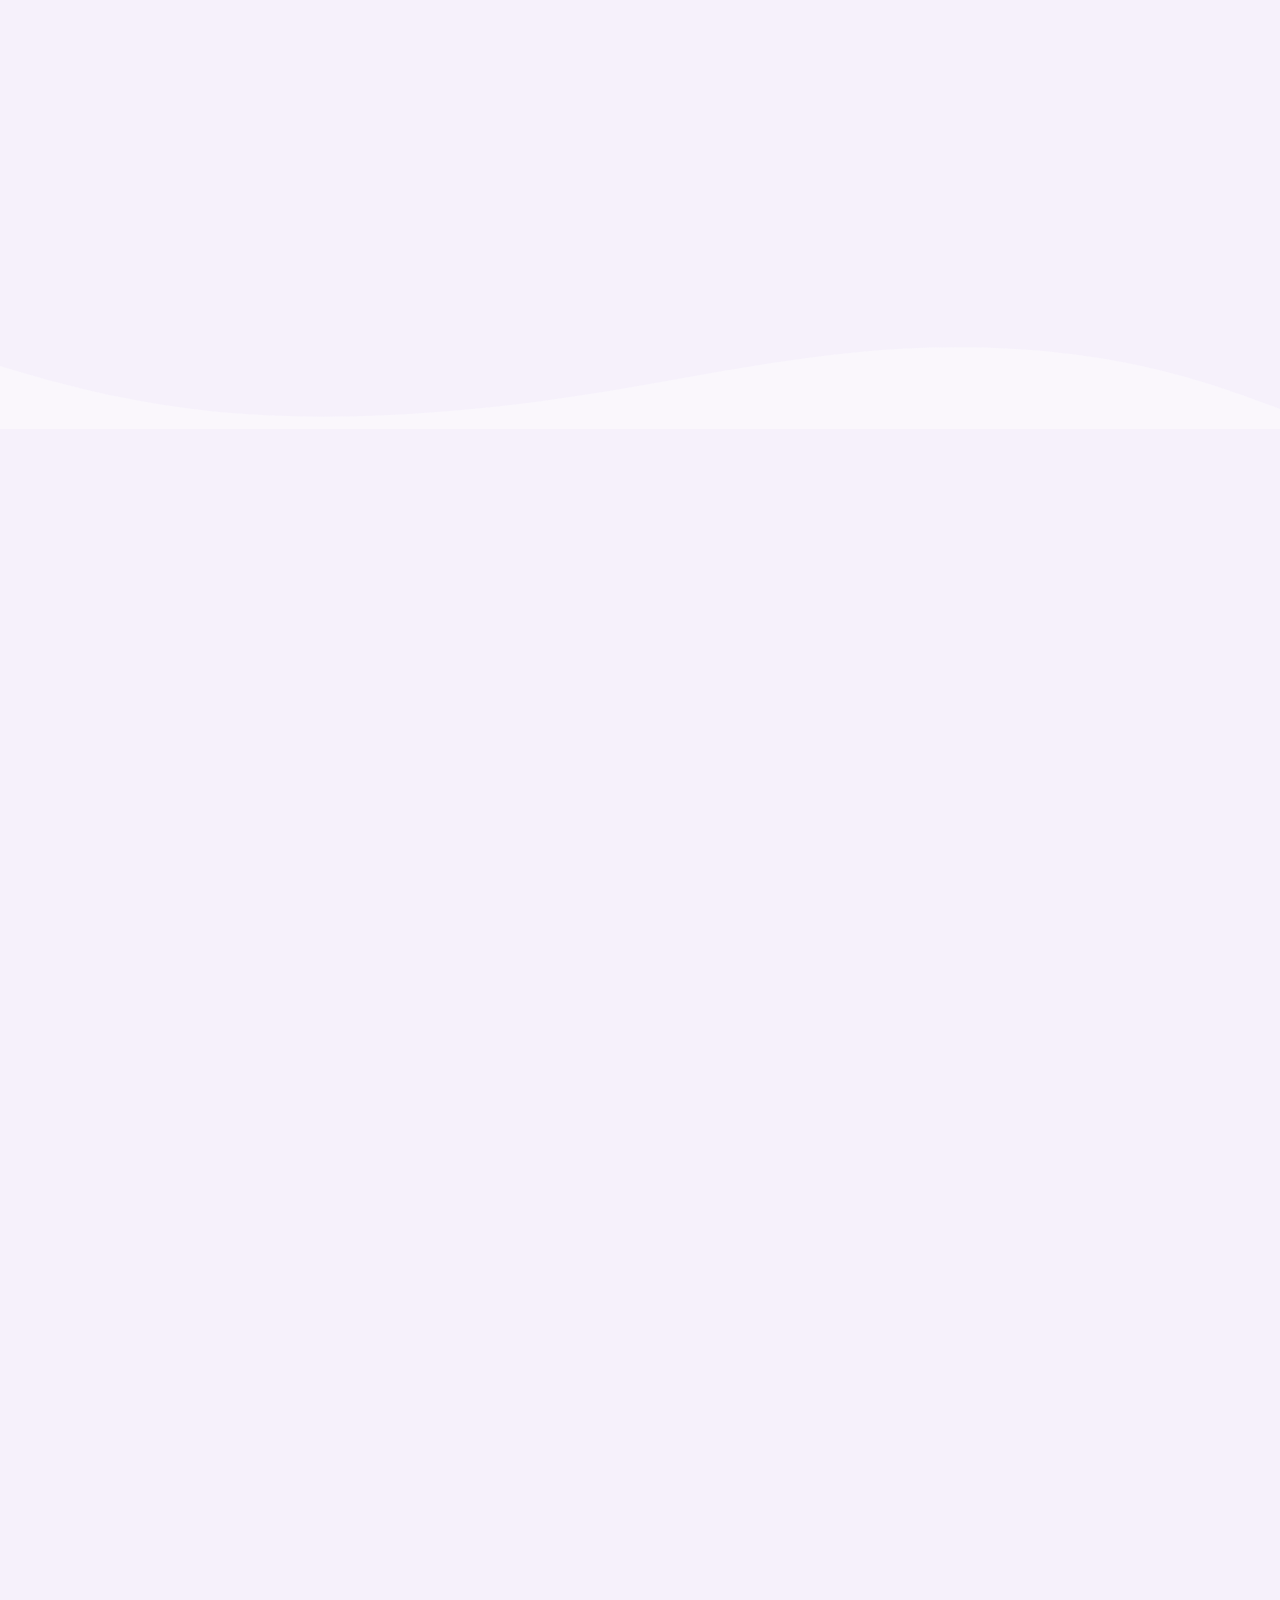
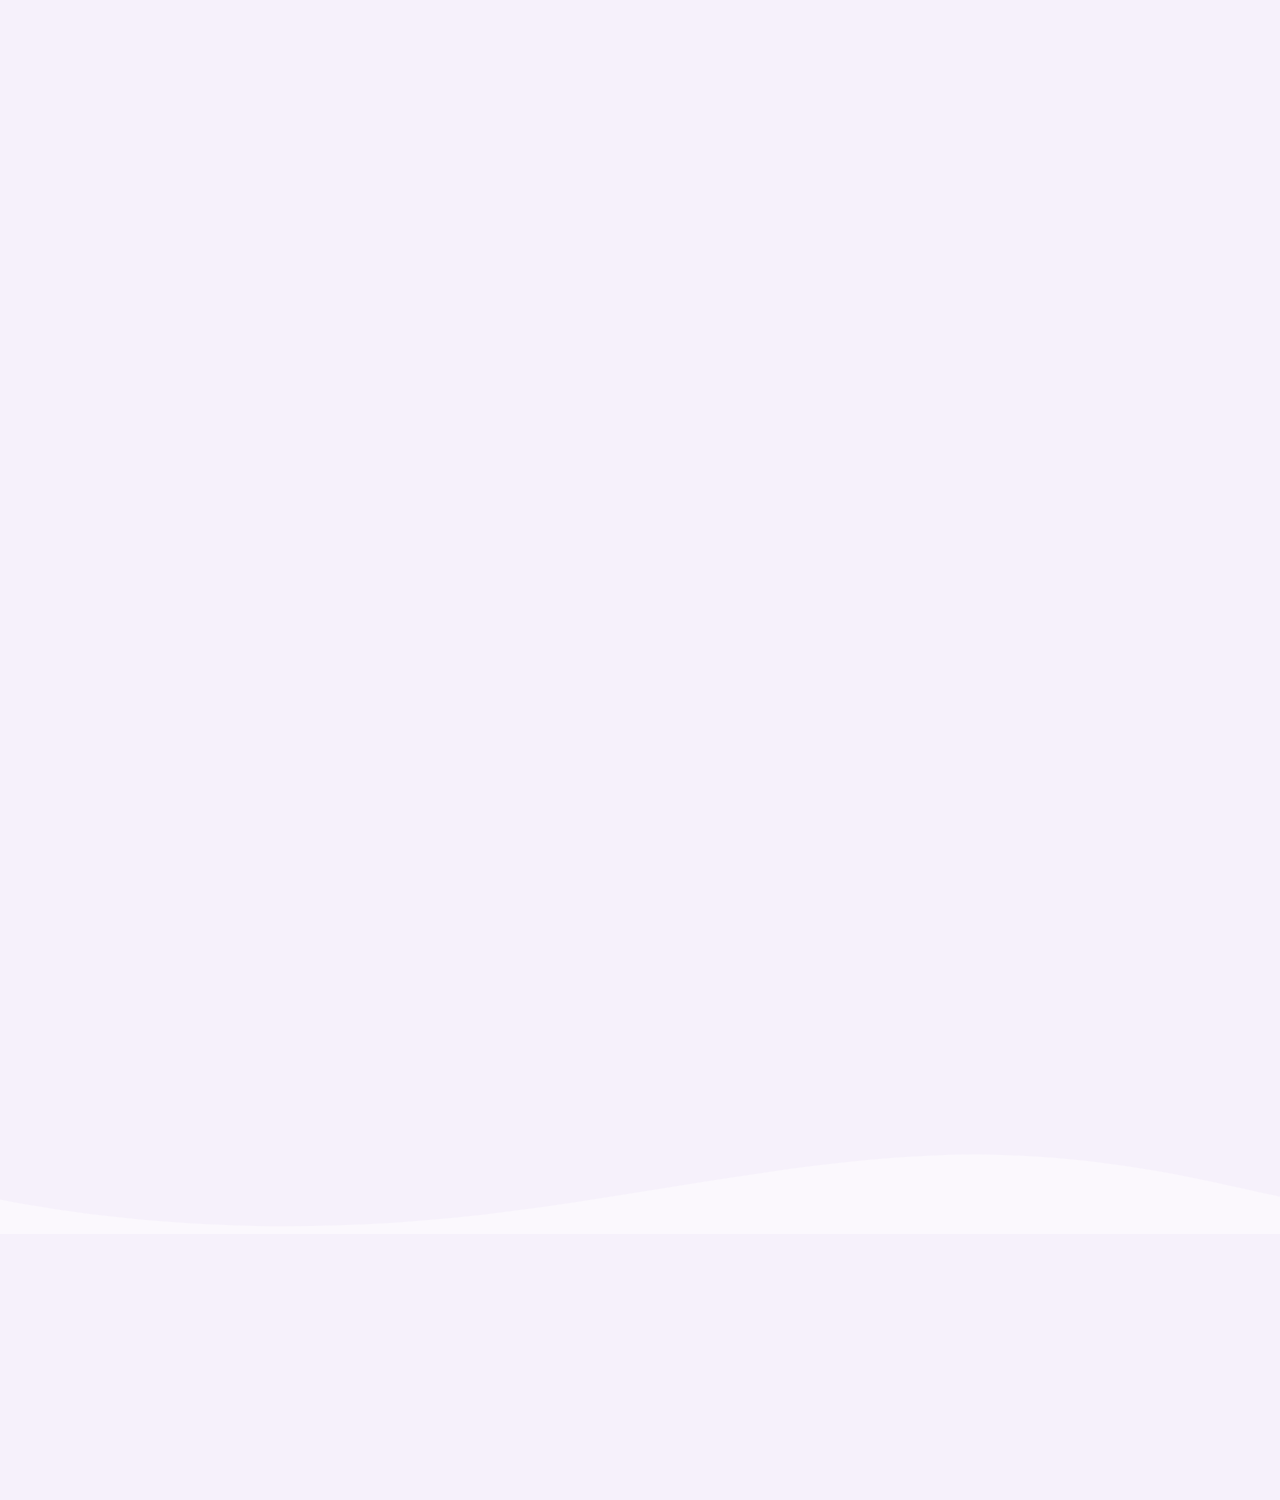
==== commit f0073ee7: "inclusão do logotipo" ====
--- a/index.html
+++ b/index.html
@@ -1,6 +1,16 @@
 <!DOCTYPE html>
 <html lang="pt-BR">
 <head>
+<!-- Google tag (gtag.js) -->
+<script async src="https://www.googletagmanager.com/gtag/js?id=G-RKVNYJ50PS"></script>
+<script>
+  window.dataLayer = window.dataLayer || [];
+  function gtag(){dataLayer.push(arguments);}
+  gtag('js', new Date());
+
+  gtag('config', 'G-RKVNYJ50PS');
+</script>
+
   <meta charset="UTF-8">
   <meta name="viewport" content="width=device-width, initial-scale=1.0">
   <title>Carolina Cunha Levek | Psicóloga em Curitiba com abordagem sistêmica</title>
@@ -15,13 +25,8 @@
   <link rel="canonical" href="https://carolinacunhalevek.com.br/">
   <link rel="manifest" href="site.webmanifest">
   <link rel="preload" as="image" href="foto_carol_psico.webp" type="image/webp" fetchpriority="high">
-  <!-- Favicons prontos para ativar quando os arquivos finais forem adicionados em assets/branding/ -->
-  <!--
-  <link rel="icon" type="image/svg+xml" href="assets/branding/favicon.svg">
-  <link rel="icon" sizes="32x32" href="assets/branding/favicon-32x32.png">
-  <link rel="icon" sizes="16x16" href="assets/branding/favicon-16x16.png">
-  <link rel="apple-touch-icon" sizes="180x180" href="assets/branding/apple-touch-icon.png">
-  -->
+  <link rel="icon" type="image/png" href="assets/favicom_site.png">
+  <link rel="apple-touch-icon" href="assets/favicom_site.png">
   <meta property="og:type" content="website">
   <meta property="og:locale" content="pt_BR">
   <meta property="og:site_name" content="Carolina Cunha Levek">
@@ -162,11 +167,11 @@
     <div class="container header-inner">
       <div class="brand-block">
         <a class="brand-link" href="#inicio" aria-label="Voltar ao início">
-          <!-- Quando o logo final estiver pronto, adicione aqui uma imagem com a classe brand-logo. -->
-          <span class="brand-text">
-            <span class="eyebrow">Psicóloga</span>
-            <span class="brand-name">Carolina Cunha Levek</span>
-          </span>
+          <img
+            class="brand-logo"
+            src="assets/logotipo_carolina.png"
+            alt="Psicóloga Carolina Cunha Levek"
+          >
         </a>
       </div>
 
--- a/styles-v2.css
+++ b/styles-v2.css
@@ -166,8 +166,9 @@
 }
 
 .brand-logo {
-  width: 56px;
-  height: 56px;
+  width: clamp(150px, 16vw, 190px);
+  height: auto;
+  max-height: 72px;
   object-fit: contain;
   flex: 0 0 auto;
 }
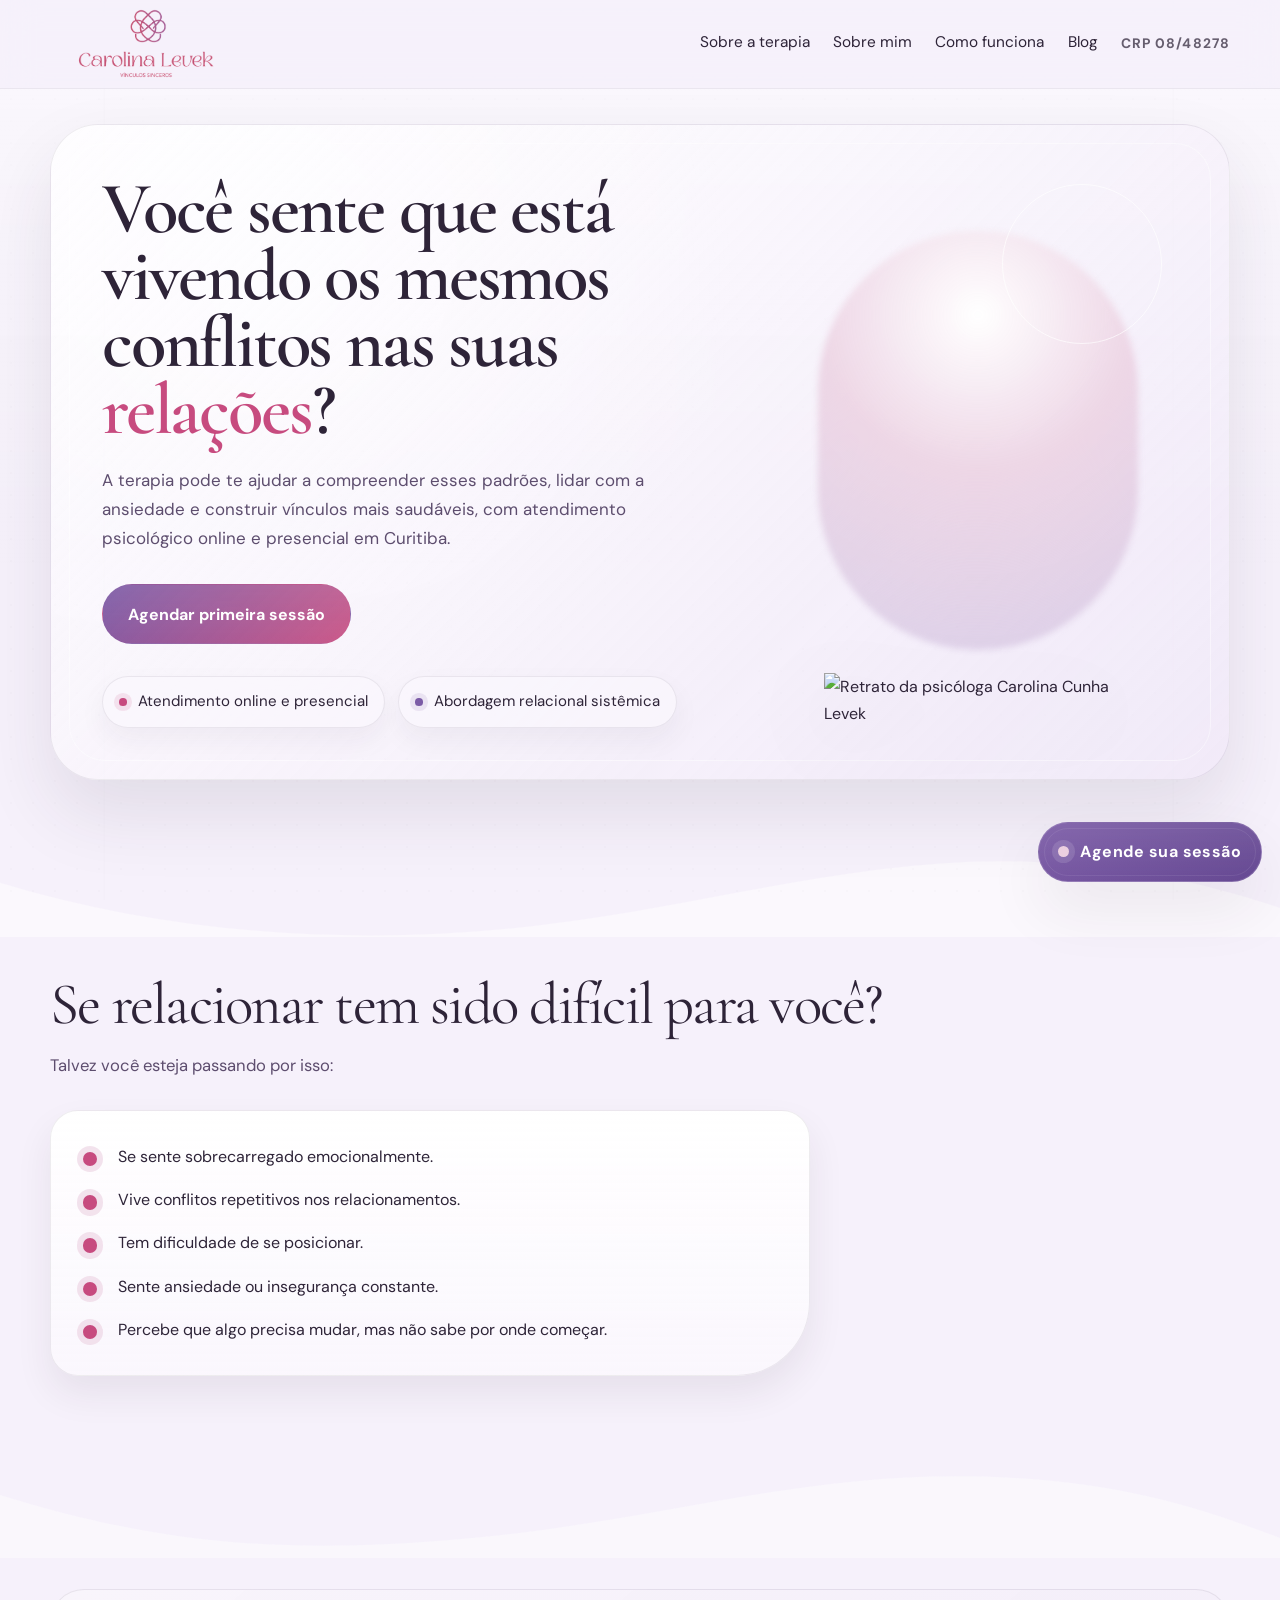
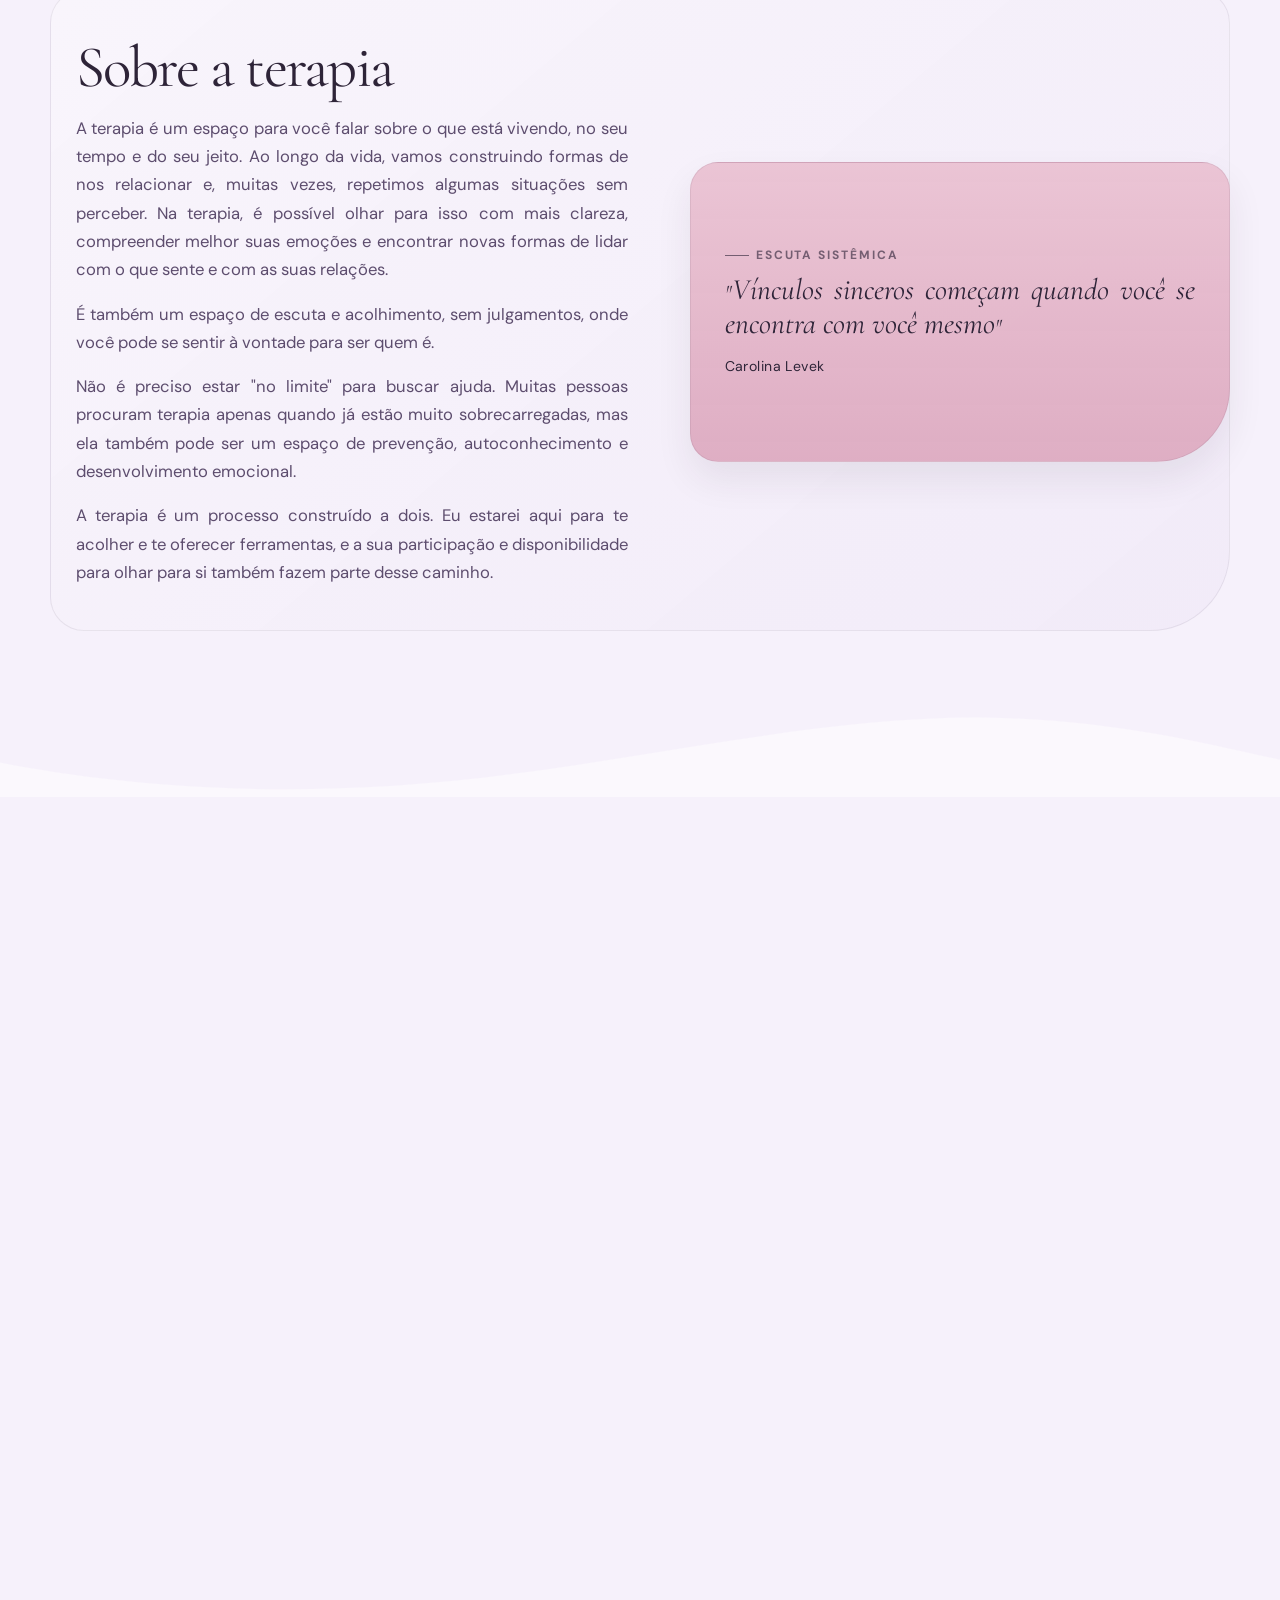
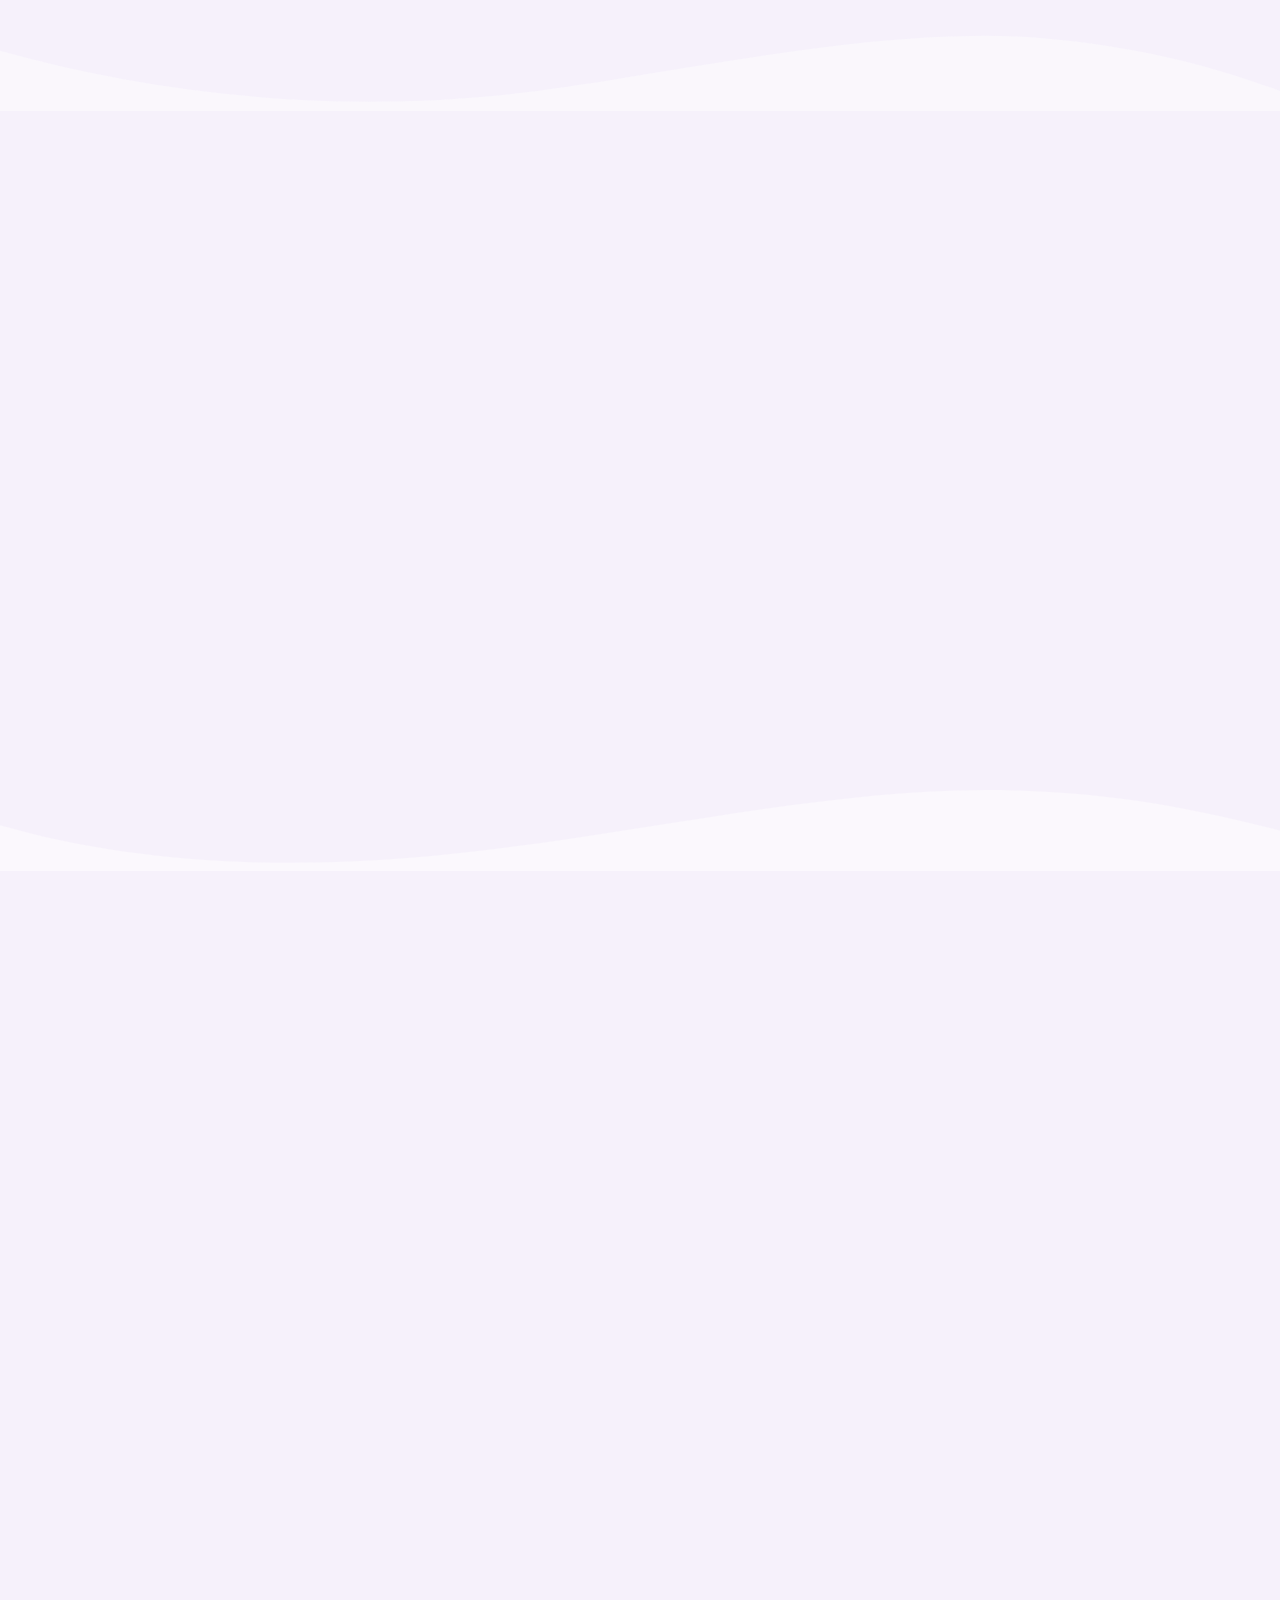
==== commit 43659584: "favicom" ====
--- a/index.html
+++ b/index.html
@@ -19,14 +19,16 @@
     content="Psicóloga em Curitiba com atendimento online e presencial. Carolina Cunha Levek atua com abordagem sistêmica e foco em vínculos, relacionamentos e segurança emocional."
   >
   <meta name="robots" content="index, follow">
-  <meta name="theme-color" content="#F6F1FB">
+  <meta name="theme-color" content="#F8F4FB">
   <meta name="application-name" content="Carolina Cunha Levek">
   <meta name="author" content="Carolina Cunha Levek">
   <link rel="canonical" href="https://carolinacunhalevek.com.br/">
-  <link rel="manifest" href="site.webmanifest">
+  <link rel="manifest" href="/site.webmanifest">
   <link rel="preload" as="image" href="foto_carol_psico.webp" type="image/webp" fetchpriority="high">
-  <link rel="icon" type="image/png" href="assets/favicom_site.png">
-  <link rel="apple-touch-icon" href="assets/favicom_site.png">
+  <link rel="icon" href="/favicon.ico" sizes="any">
+  <link rel="icon" type="image/png" href="/favicon-48x48.png" sizes="48x48">
+  <link rel="icon" type="image/png" href="/favicon-192x192.png" sizes="192x192">
+  <link rel="apple-touch-icon" href="/apple-touch-icon.png">
   <meta property="og:type" content="website">
   <meta property="og:locale" content="pt_BR">
   <meta property="og:site_name" content="Carolina Cunha Levek">
@@ -36,8 +38,8 @@
     content="Psicóloga em Curitiba com atendimento online e presencial, abordagem sistêmica e foco em vínculos, relacionamentos e segurança emocional."
   >
   <meta property="og:url" content="https://carolinacunhalevek.com.br/">
-  <meta property="og:image" content="https://carolinacunhalevek.com.br/assets/branding/og-carolina-cunha-levek.png">
-  <meta property="og:image:secure_url" content="https://carolinacunhalevek.com.br/assets/branding/og-carolina-cunha-levek.png">
+  <meta property="og:image" content="https://carolinacunhalevek.com.br/assets/branding/og-carolina-cunha-levek-v2.png">
+  <meta property="og:image:secure_url" content="https://carolinacunhalevek.com.br/assets/branding/og-carolina-cunha-levek-v2.png">
   <meta property="og:image:alt" content="Card de apresentação da psicóloga Carolina Cunha Levek em Curitiba">
   <meta property="og:image:type" content="image/png">
   <meta property="og:image:width" content="1200">
@@ -48,7 +50,7 @@
     name="twitter:description"
     content="Psicóloga em Curitiba com atendimento online e presencial, abordagem sistêmica e foco em vínculos, relacionamentos e segurança emocional."
   >
-  <meta name="twitter:image" content="https://carolinacunhalevek.com.br/assets/branding/og-carolina-cunha-levek.png">
+  <meta name="twitter:image" content="https://carolinacunhalevek.com.br/assets/branding/og-carolina-cunha-levek-v2.png">
   <meta name="twitter:image:alt" content="Card de apresentação da psicóloga Carolina Cunha Levek em Curitiba">
   <link rel="preconnect" href="https://fonts.googleapis.com">
   <link rel="preconnect" href="https://fonts.gstatic.com" crossorigin>
@@ -443,7 +445,11 @@
   <footer class="site-footer">
     <div class="container footer-inner">
       <div>
-        <p>Carolina Cunha Levek</p>
+        <img
+          class="footer-logo"
+          src="assets/logotipo_carolina.png"
+          alt="Psicóloga Carolina Cunha Levek"
+        >
         <p>Psicóloga | CRP 08/48278</p>
       </div>
       <div>
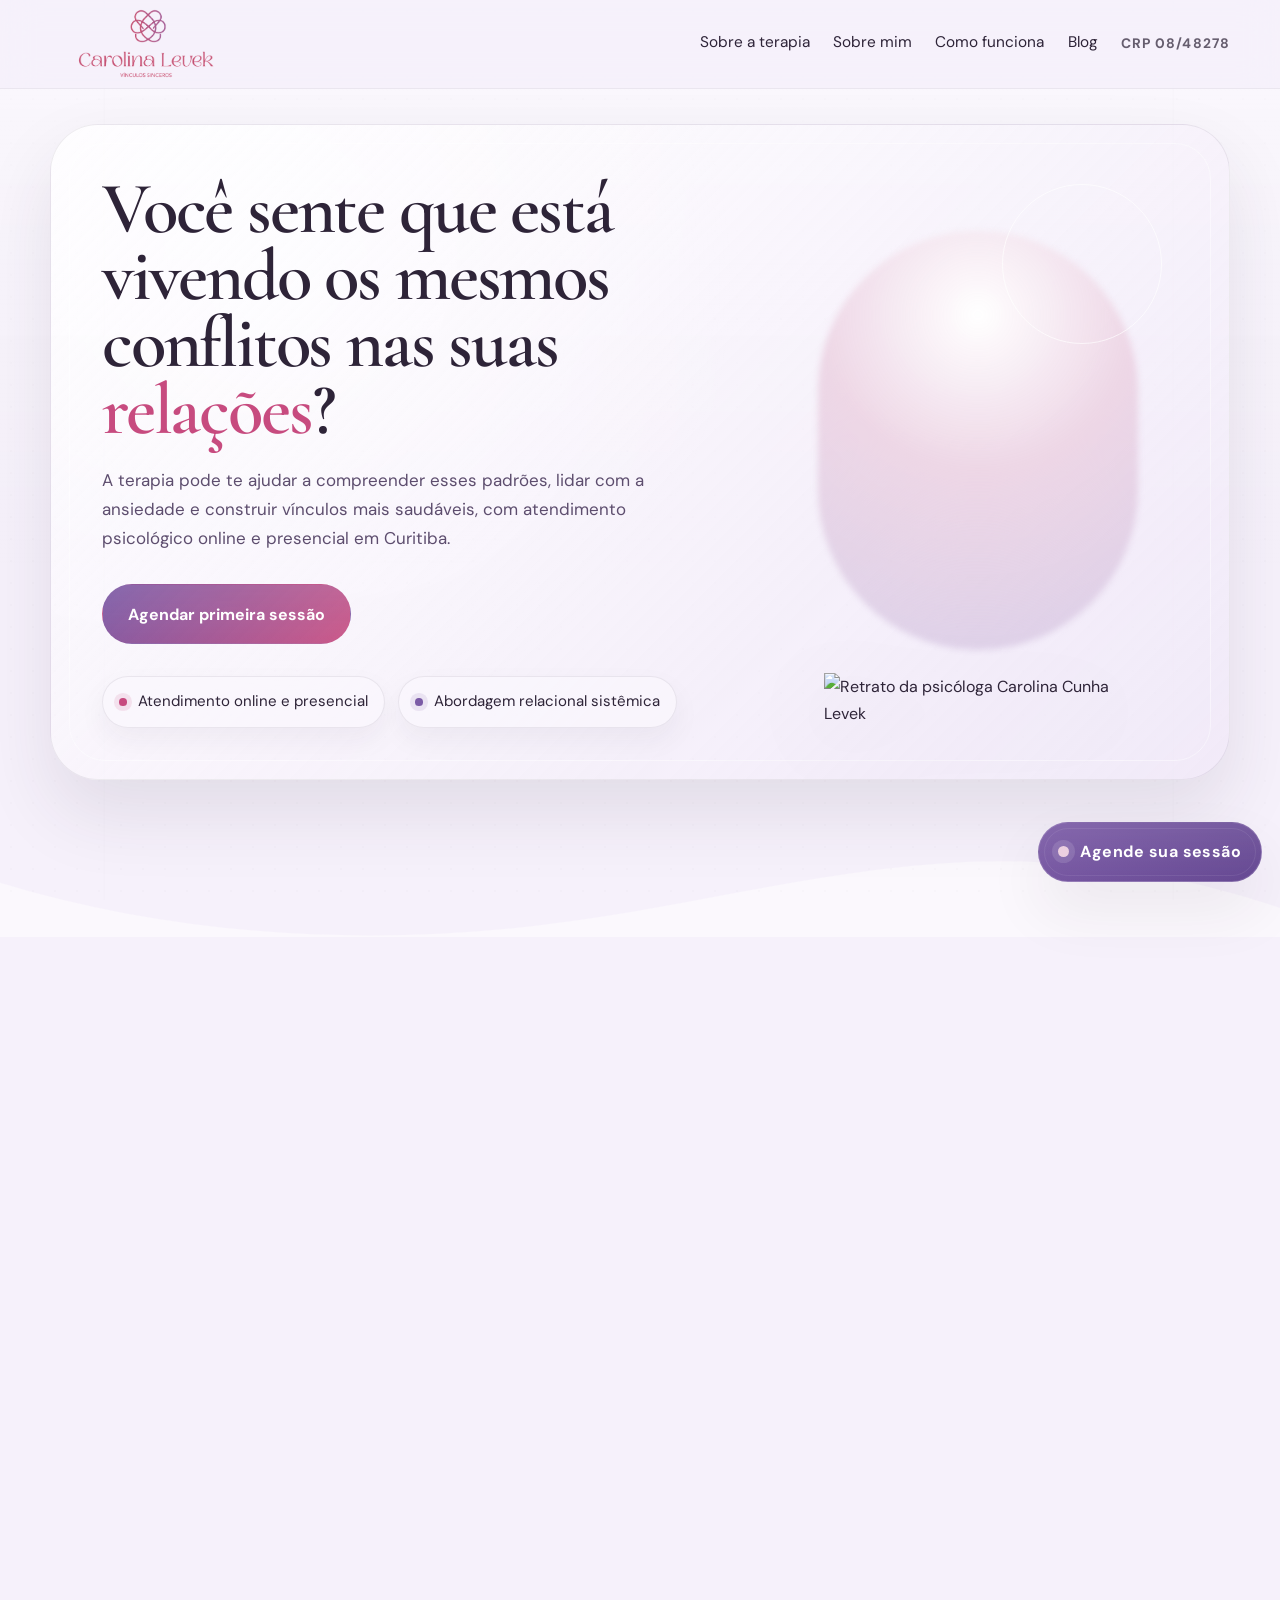
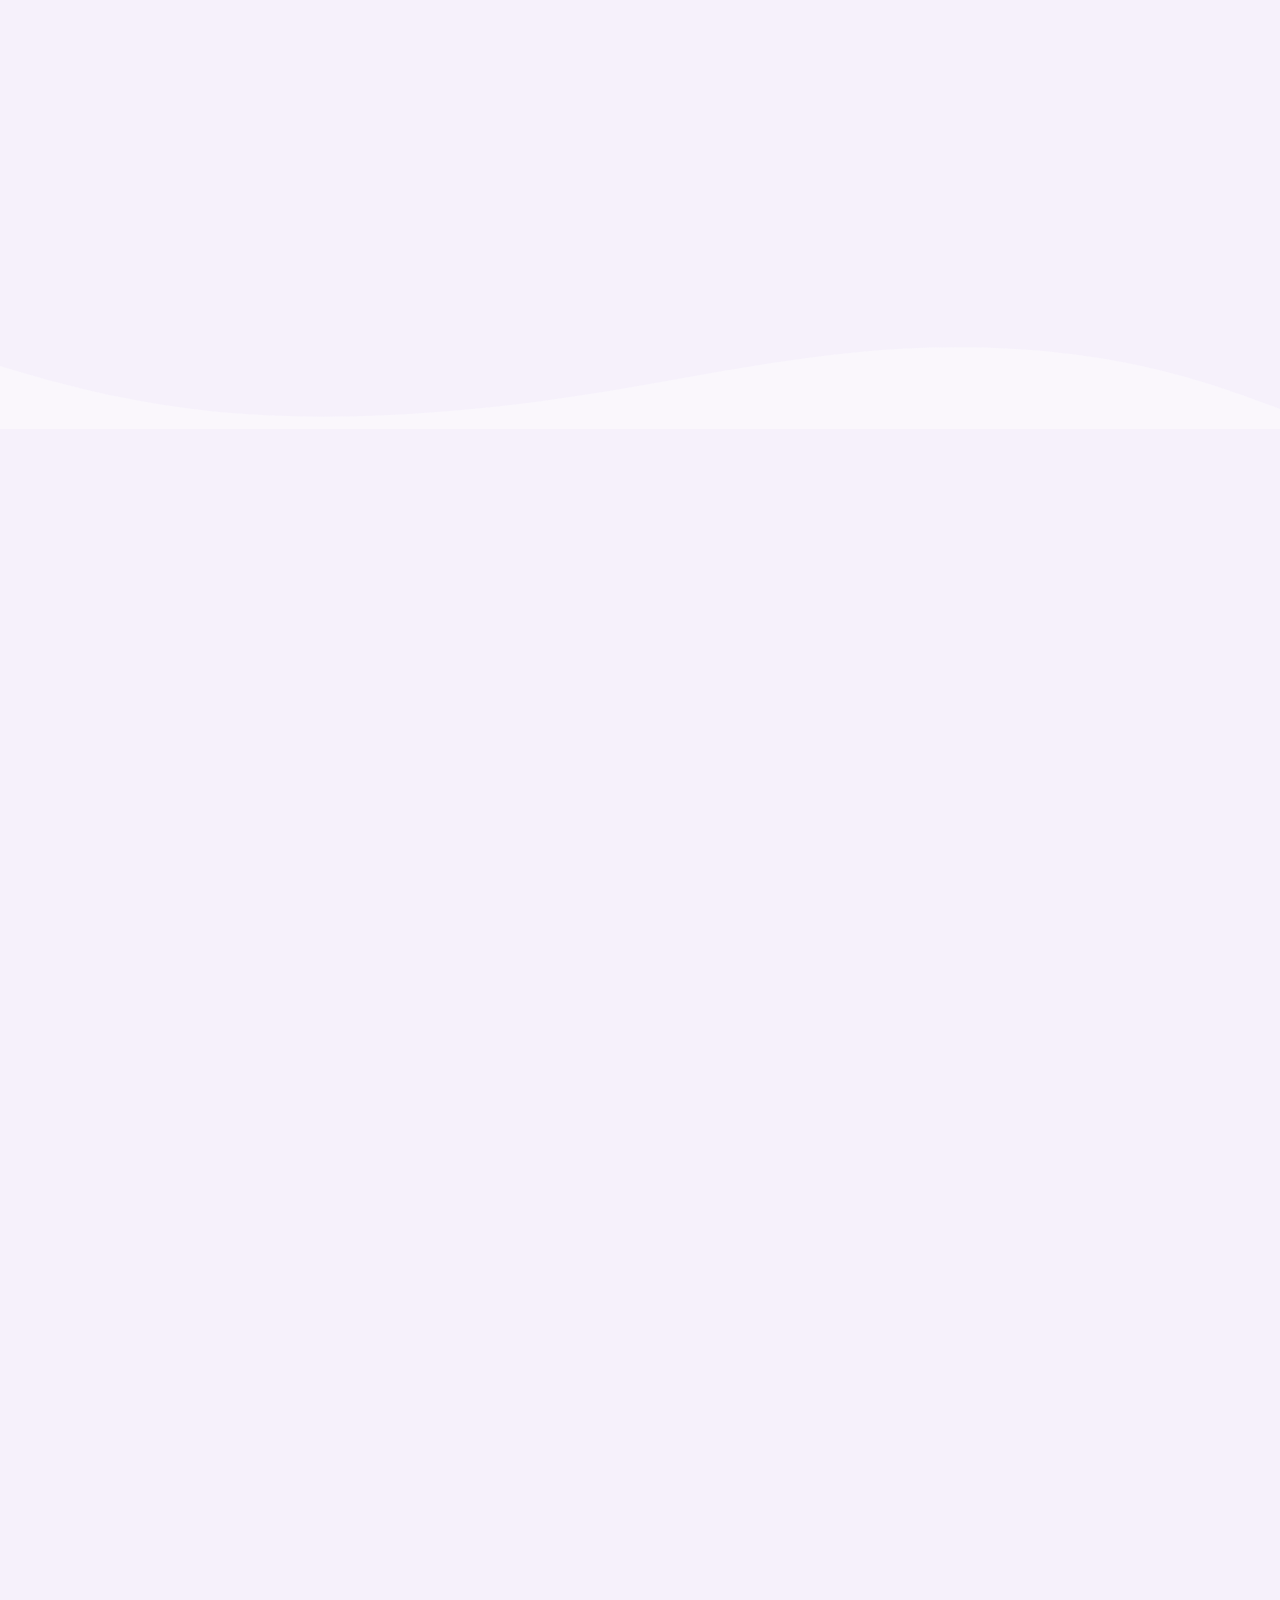
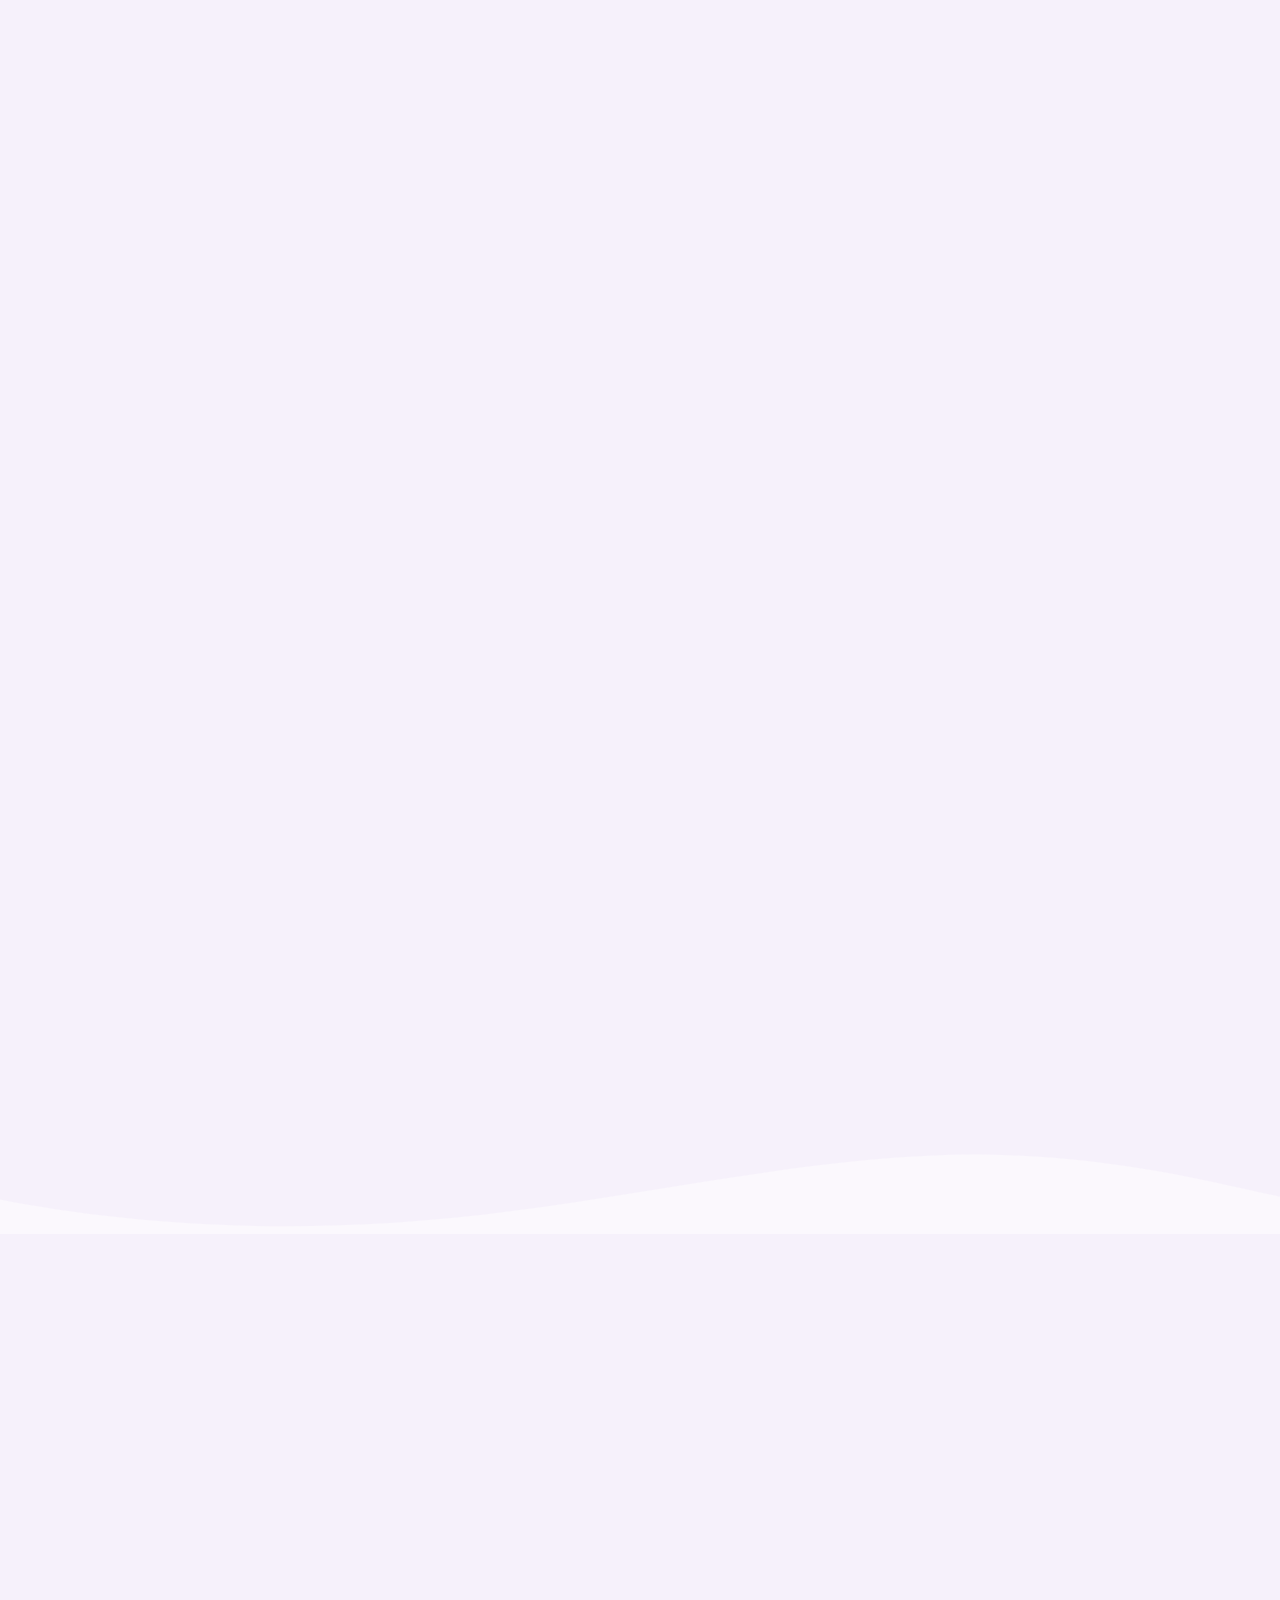
==== commit ec606710: "alteração texto seção sobre mim" ====
--- a/index.html
+++ b/index.html
@@ -352,21 +352,20 @@
 
         <div class="about-copy" data-reveal>
           <span class="eyebrow">Sobre mim</span>
-          <h2>Oi, eu sou a Carol</h2>
-          <p>
-            Sou psicóloga e atuo a partir da abordagem relacional sistêmica.
-          </p>
-          <p>
-            Acredito que nossas relações são espaços de construção, onde emoções, histórias e formas de se relacionar se encontram.
-          </p>
-          <p>
-            Na Sistêmica, olhamos para além do indivíduo, considerando também os vínculos e o contexto em que ele está inserido.
-          </p>
-          <p>
-            Isso permite compreender padrões, ressignificar experiências e construir formas mais saudáveis de viver.
-          </p>
-          <p>
-            Meu trabalho é te ajudar a desenvolver relações mais conscientes, leves e autênticas.
+          <p>
+           Sou psicóloga e atuo a partir da abordagem relacional sistêmica, compreendendo que nossas relações são espaços de construção, onde emoções, histórias e formas de se relacionar se encontram.
+          </p>
+          <p>
+           Minha trajetória também passa pelo contexto organizacional: sou formada em Administração e atuo na área de Psicologia Organizacional e Desenvolvimento Humano, estudando temas relacionados a propósito no trabalho, relacionamentos profissionais, carreira e burnout. 
+          </p>
+          <p>
+           A partir dessa vivência, busco compreender como os vínculos e os ambientes que ocupamos impactam nossa saúde emocional, nossa identidade e a forma como nos relacionamos com nós mesmos e com o outro.
+          </p>
+          <p>
+            Essa visão se conecta diretamente com o meu olhar clínico. Na abordagem sistêmica, olhamos para além do indivíduo, considerando também os vínculos, os contextos e as dinâmicas presentes em sua história e em suas relações. Isso permite compreender padrões, ressignificar experiências e construir formas mais conscientes, leves e autênticas de viver.
+          </p>
+          <p>
+           Meu trabalho é te ajudar a construir relações mais conscientes e autênticas, promovendo mais clareza emocional, leveza e sentido na forma como você vive seus vínculos e sua trajetória.
           </p>
           <p>Porque ser autêntico não é ser perfeito, é ser inteiro.</p>
           <p class="professional-id">CRP 08/48278</p>
@@ -590,5 +589,71 @@
       }
     }());
   </script>
+
+  <!-- Eventos GA4 - Carolina Cunha Levek -->
+<script>
+document.addEventListener('DOMContentLoaded', function() {
+
+  // 1. WhatsApp - todos os links wa.me
+  // Identifica de QUAL botão veio (topo, herói, final, rodapé) pelo texto/posição
+  document.querySelectorAll('a[href*="wa.me"]').forEach(function(el, index) {
+    el.addEventListener('click', function() {
+      var texto = this.innerText.trim().substring(0, 80) || 'sem_texto';
+      var posicao = 'desconhecida';
+
+      // Tenta identificar onde o botão está
+      if (this.closest('header, nav')) posicao = 'topo';
+      else if (this.closest('footer')) posicao = 'rodape';
+      else if (texto.toLowerCase().includes('primeira')) posicao = 'heroi';
+      else if (texto.toLowerCase().includes('minha sessão')) posicao = 'final';
+      else posicao = 'corpo';
+
+      gtag('event', 'click_whatsapp', {
+        botao_texto: texto,
+        botao_posicao: posicao,
+        link_url: this.href
+      });
+    });
+  });
+
+  // 2. Instagram
+  document.querySelectorAll('a[href*="instagram.com"]').forEach(function(el) {
+    el.addEventListener('click', function() {
+      gtag('event', 'click_instagram', {
+        link_url: this.href
+      });
+    });
+  });
+
+  // 3. Blog (saída para o blog)
+  document.querySelectorAll('a[href*="/blog"]').forEach(function(el) {
+    el.addEventListener('click', function() {
+      gtag('event', 'click_blog', {
+        link_url: this.href
+      });
+    });
+  });
+
+  // 4. Scroll depth - mede quanto da página as pessoas leem
+  // (ajuda a entender o problema dos 15s de engajamento)
+  var scrollMarcos = [25, 50, 75, 90];
+  var marcosDisparados = [];
+
+  window.addEventListener('scroll', function() {
+    var altura = document.documentElement.scrollHeight - window.innerHeight;
+    var percentual = Math.round((window.scrollY / altura) * 100);
+
+    scrollMarcos.forEach(function(marco) {
+      if (percentual >= marco && marcosDisparados.indexOf(marco) === -1) {
+        marcosDisparados.push(marco);
+        gtag('event', 'scroll_depth', {
+          percentual: marco
+        });
+      }
+    });
+  }, { passive: true });
+
+});
+</script>
 </body>
 </html>
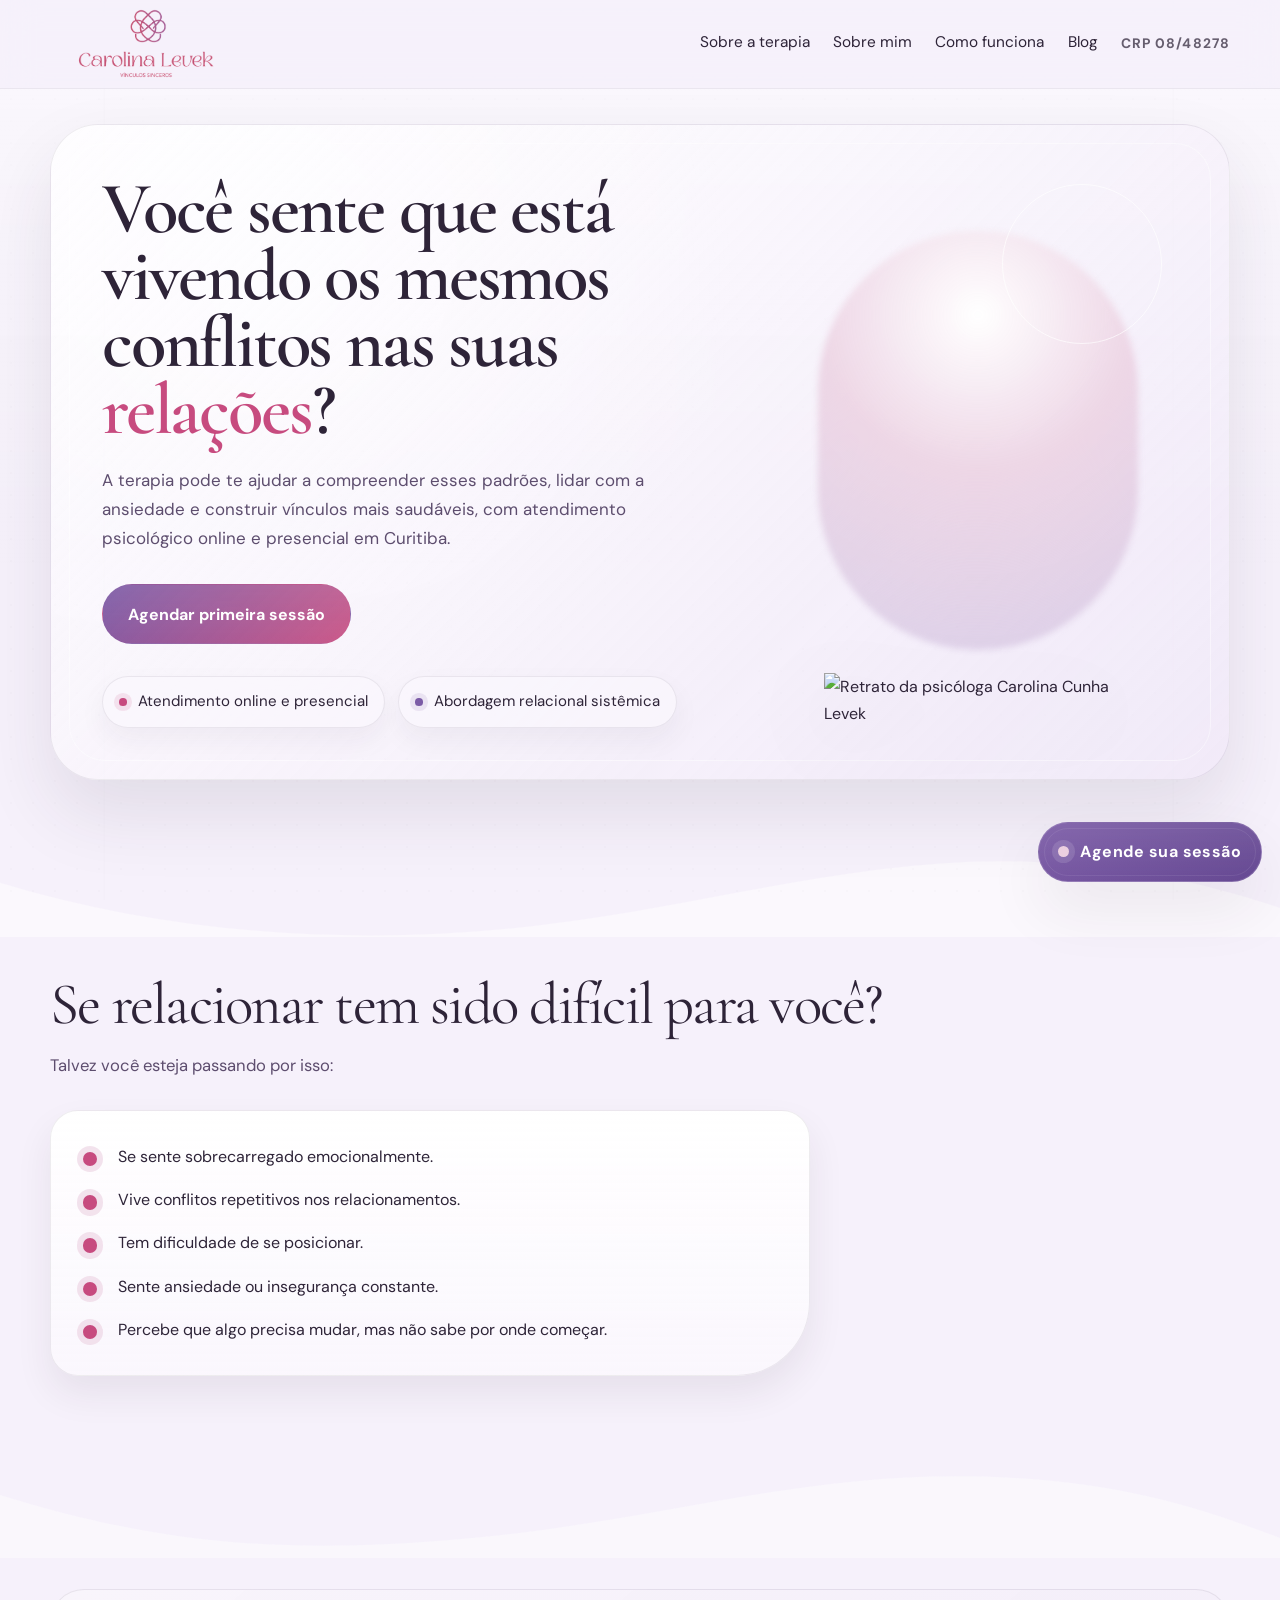
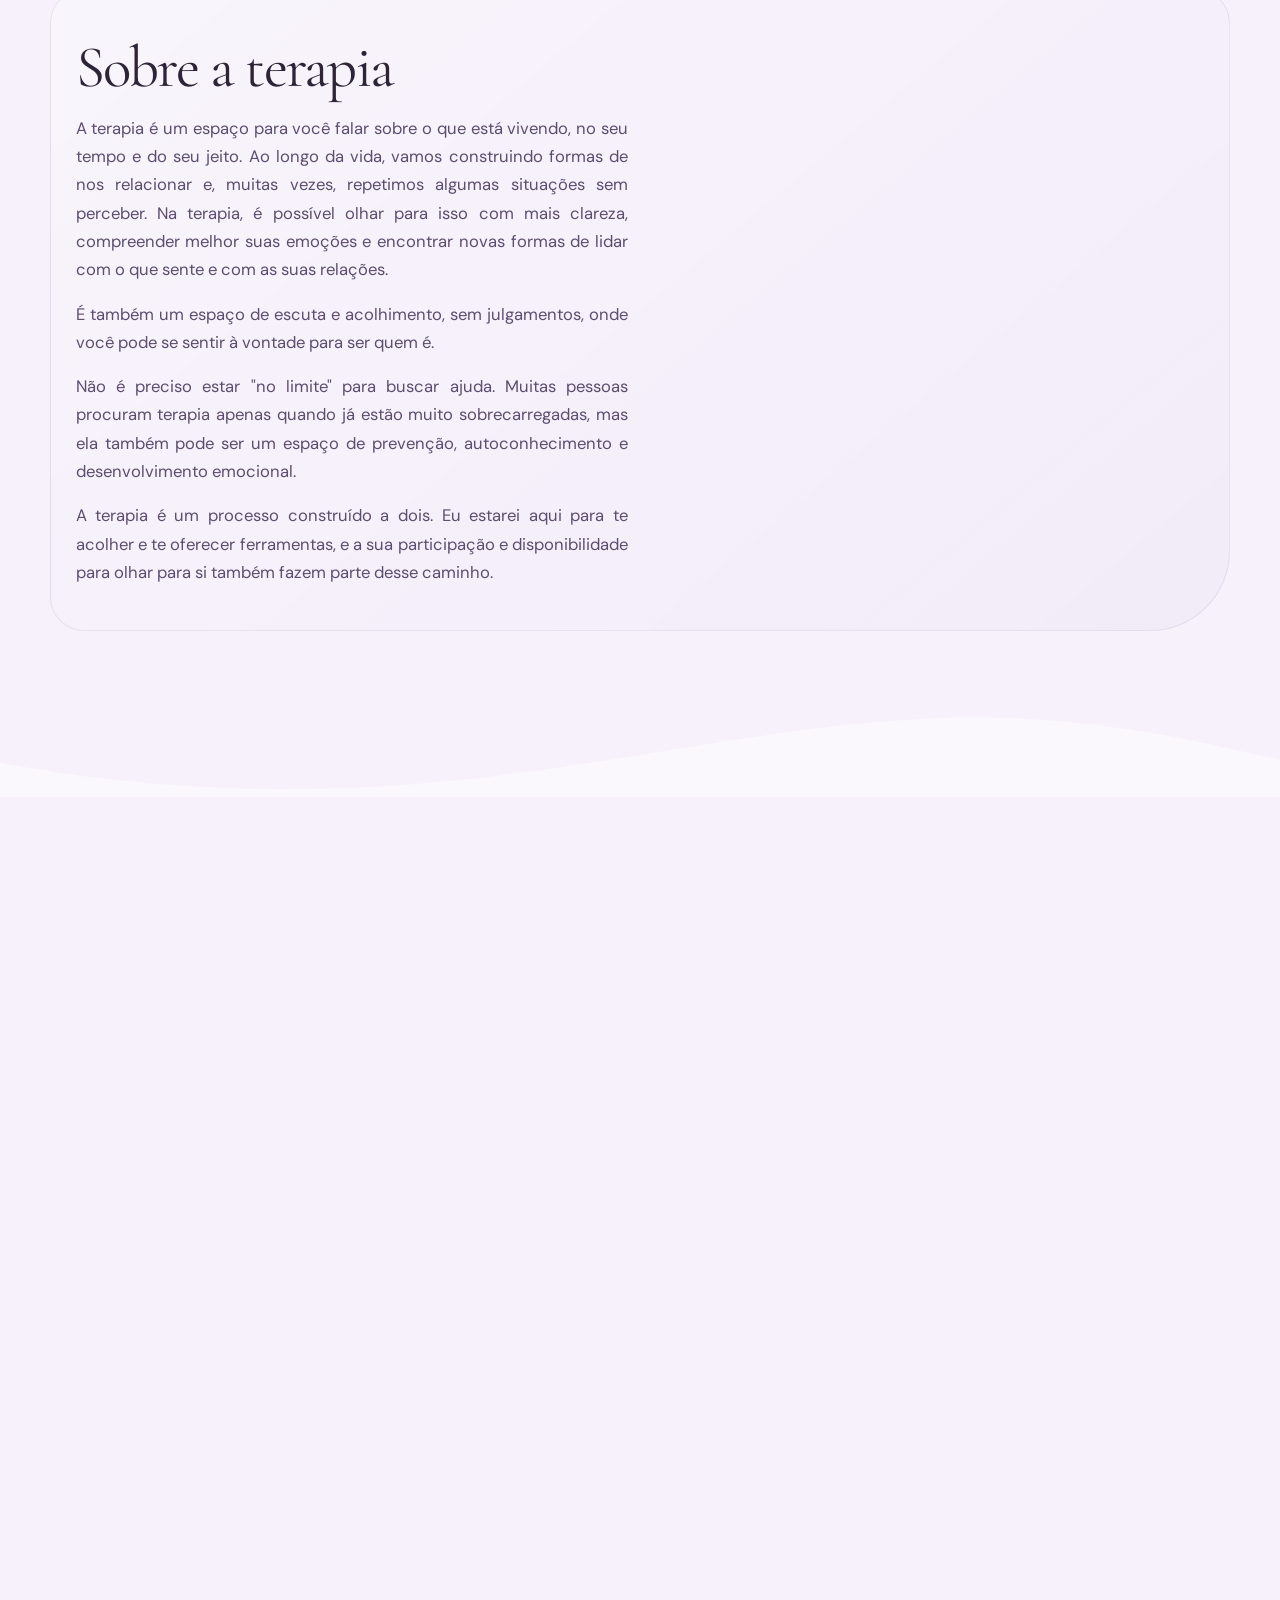
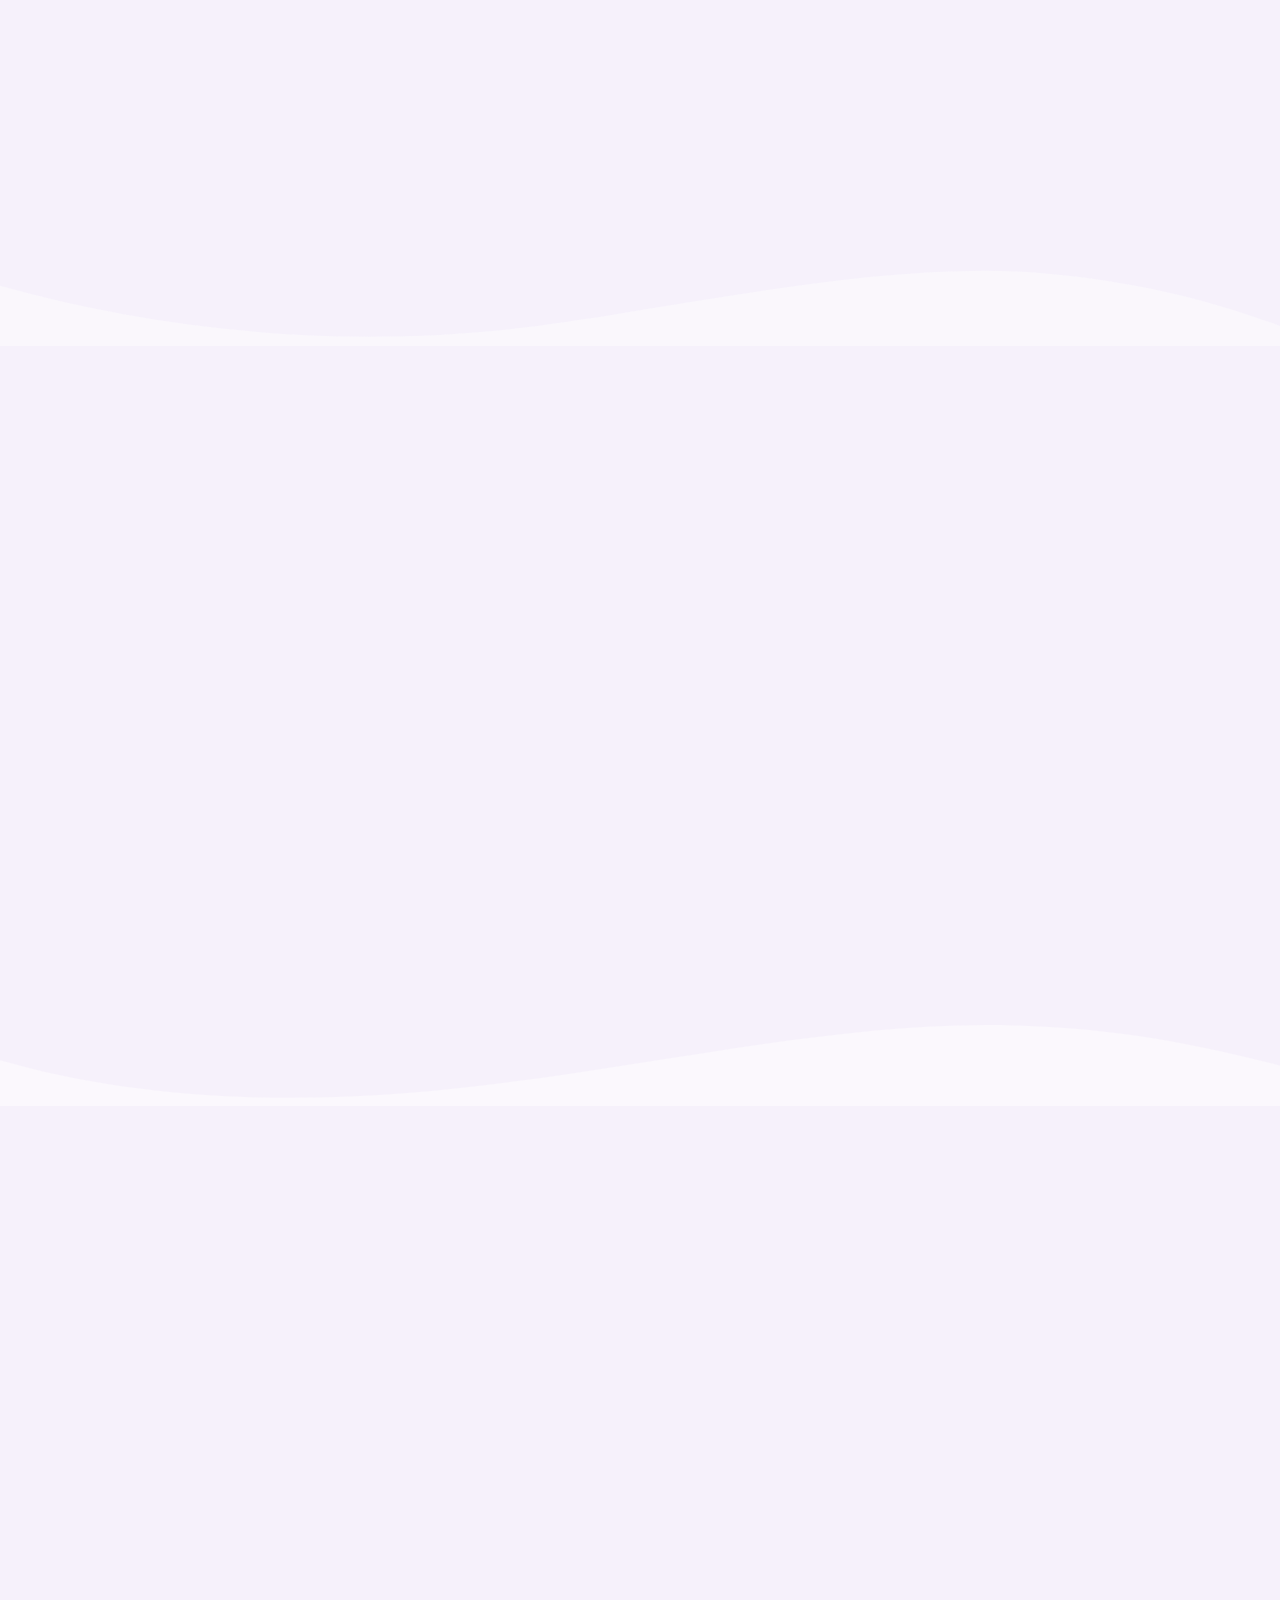
==== commit de3e7ab3: "melhoria UX" ====
--- a/index.html
+++ b/index.html
@@ -655,5 +655,8 @@
 
 });
 </script>
+
+<script src="https://api.codertec.com.br/widget.js?v=2" data-tenant="carolinalevek" data-bottom="180" defer></script>
+
 </body>
 </html>
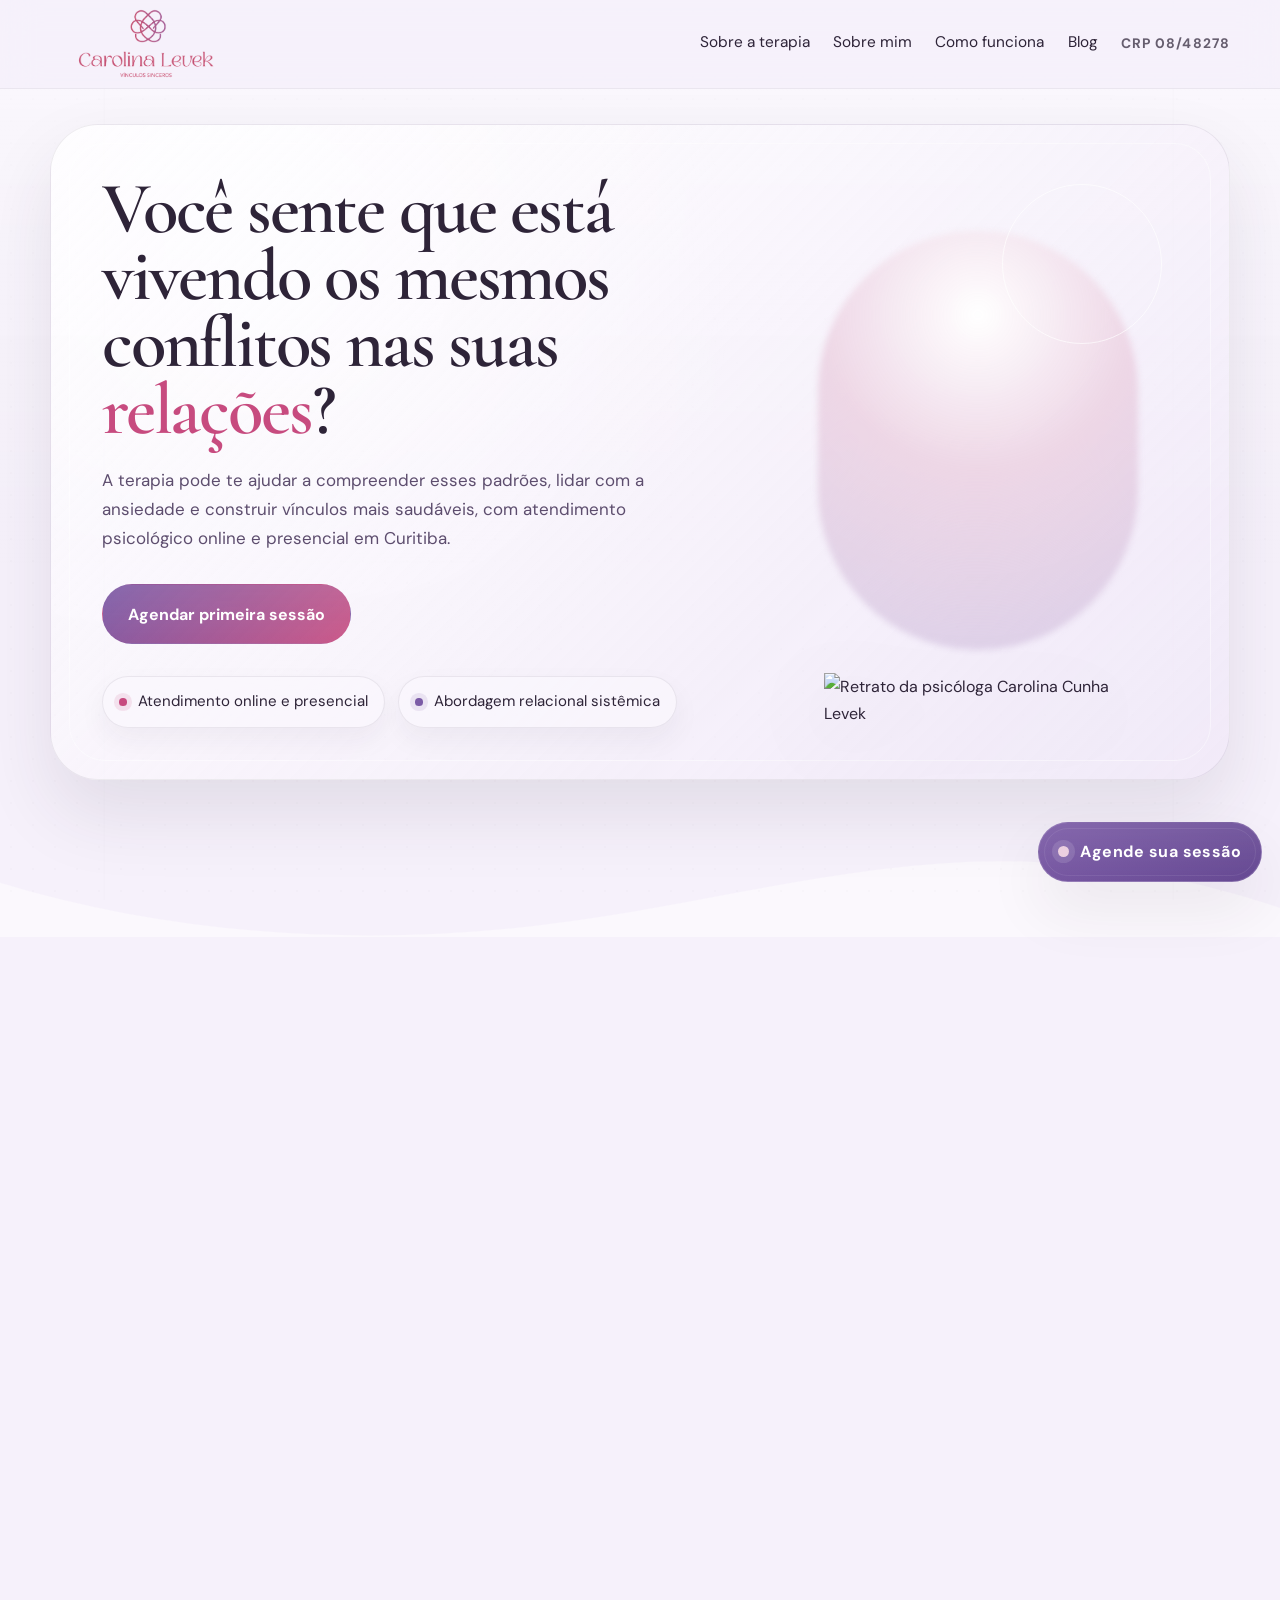
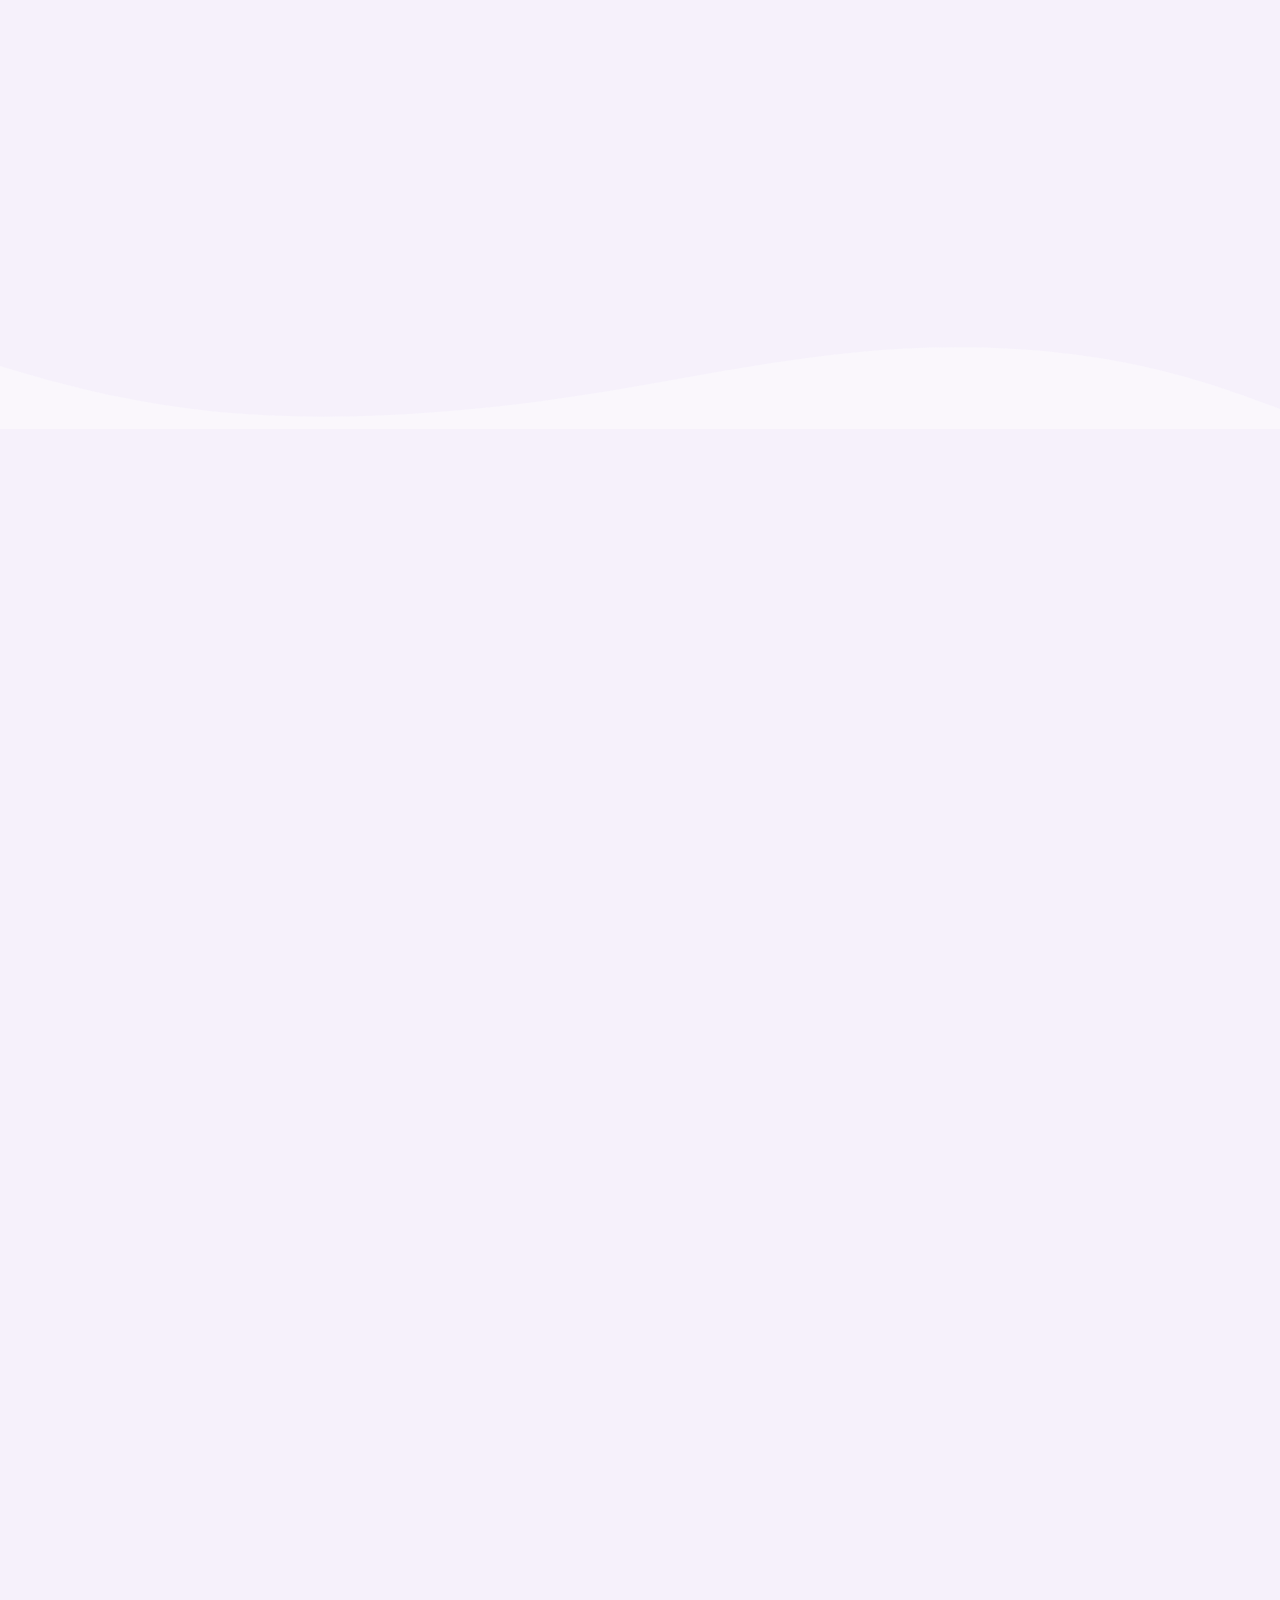
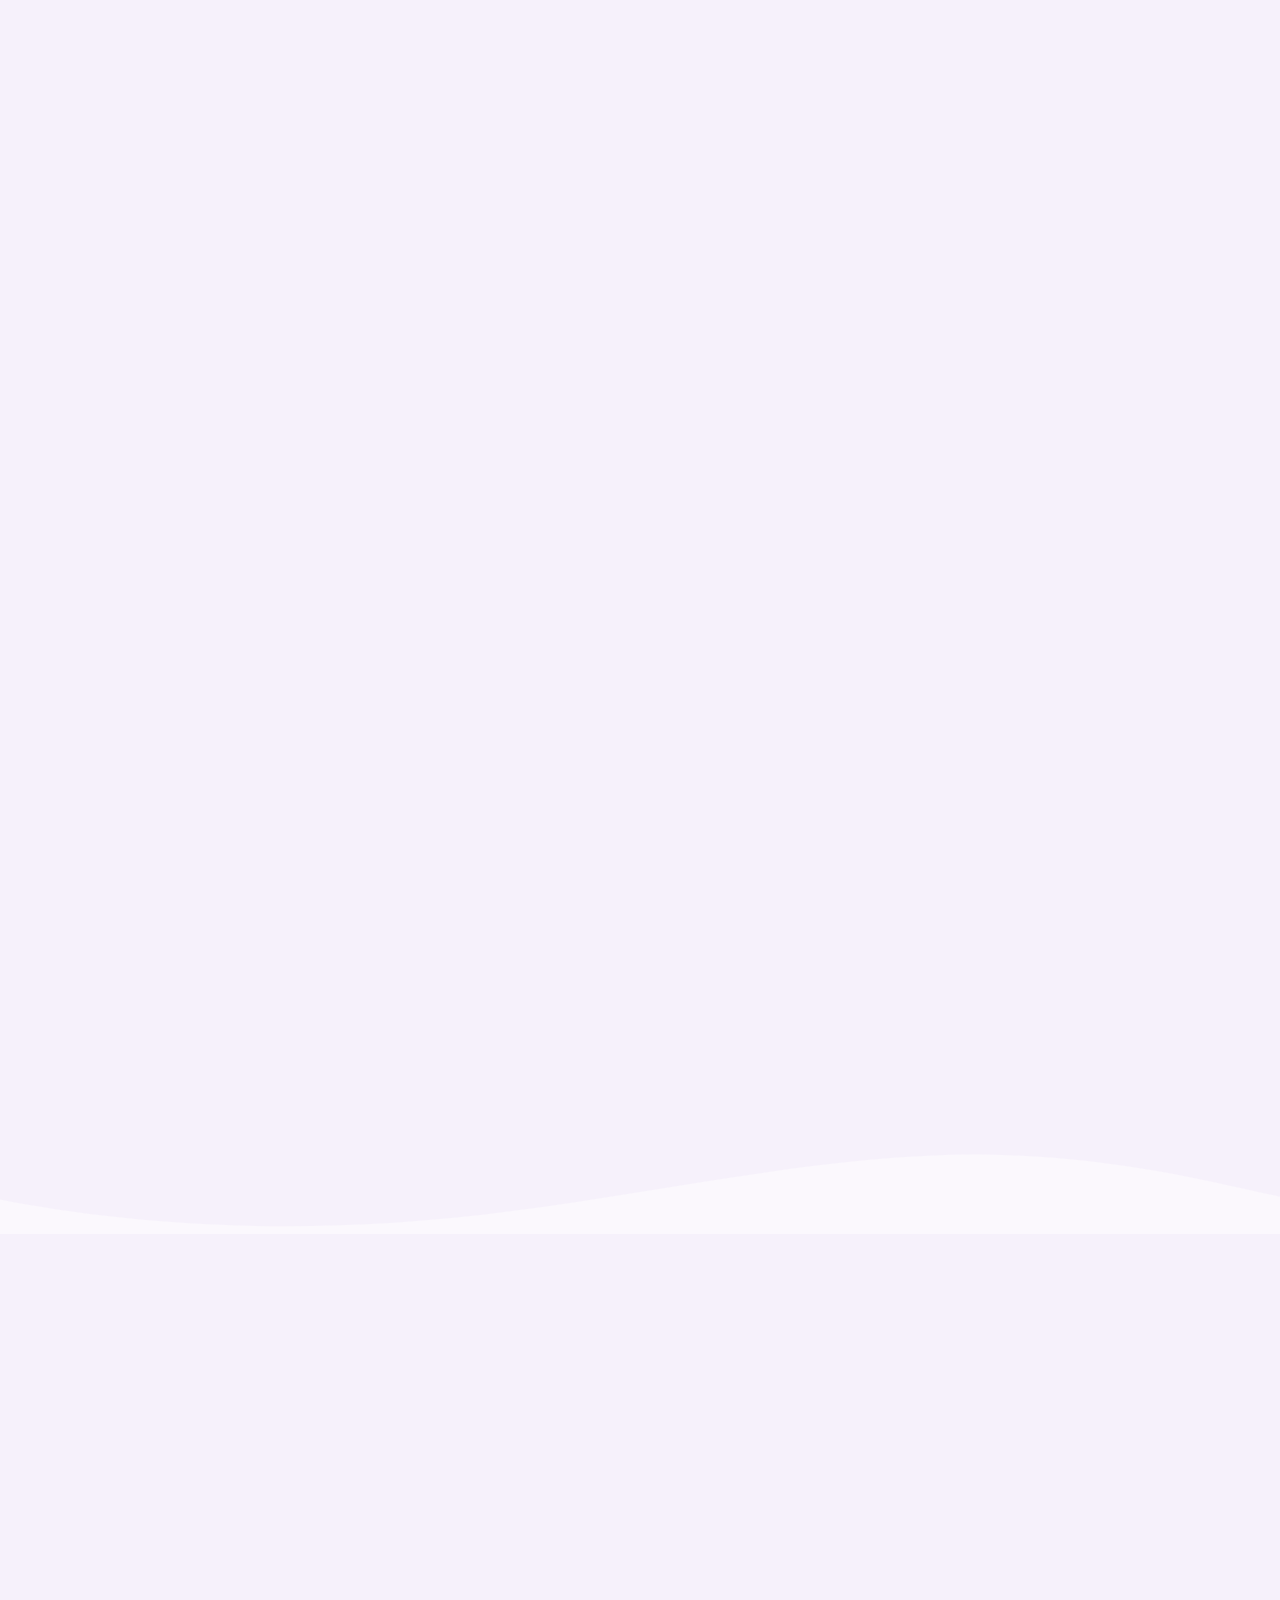
==== commit beee5e53: "fix: aponta widget AtendeSite para api.atendesite.com.br O widget nao aparecia porque o script apont" ====
--- a/index.html
+++ b/index.html
@@ -656,7 +656,7 @@
 });
 </script>
 
-<script src="https://api.codertec.com.br/widget.js?v=2" data-tenant="carolinalevek" data-bottom="180" defer></script>
+<script src="https://api.atendesite.com.br/widget.js?v=2" data-tenant="carolinalevek" data-bottom="180" defer></script>
 
 </body>
 </html>
